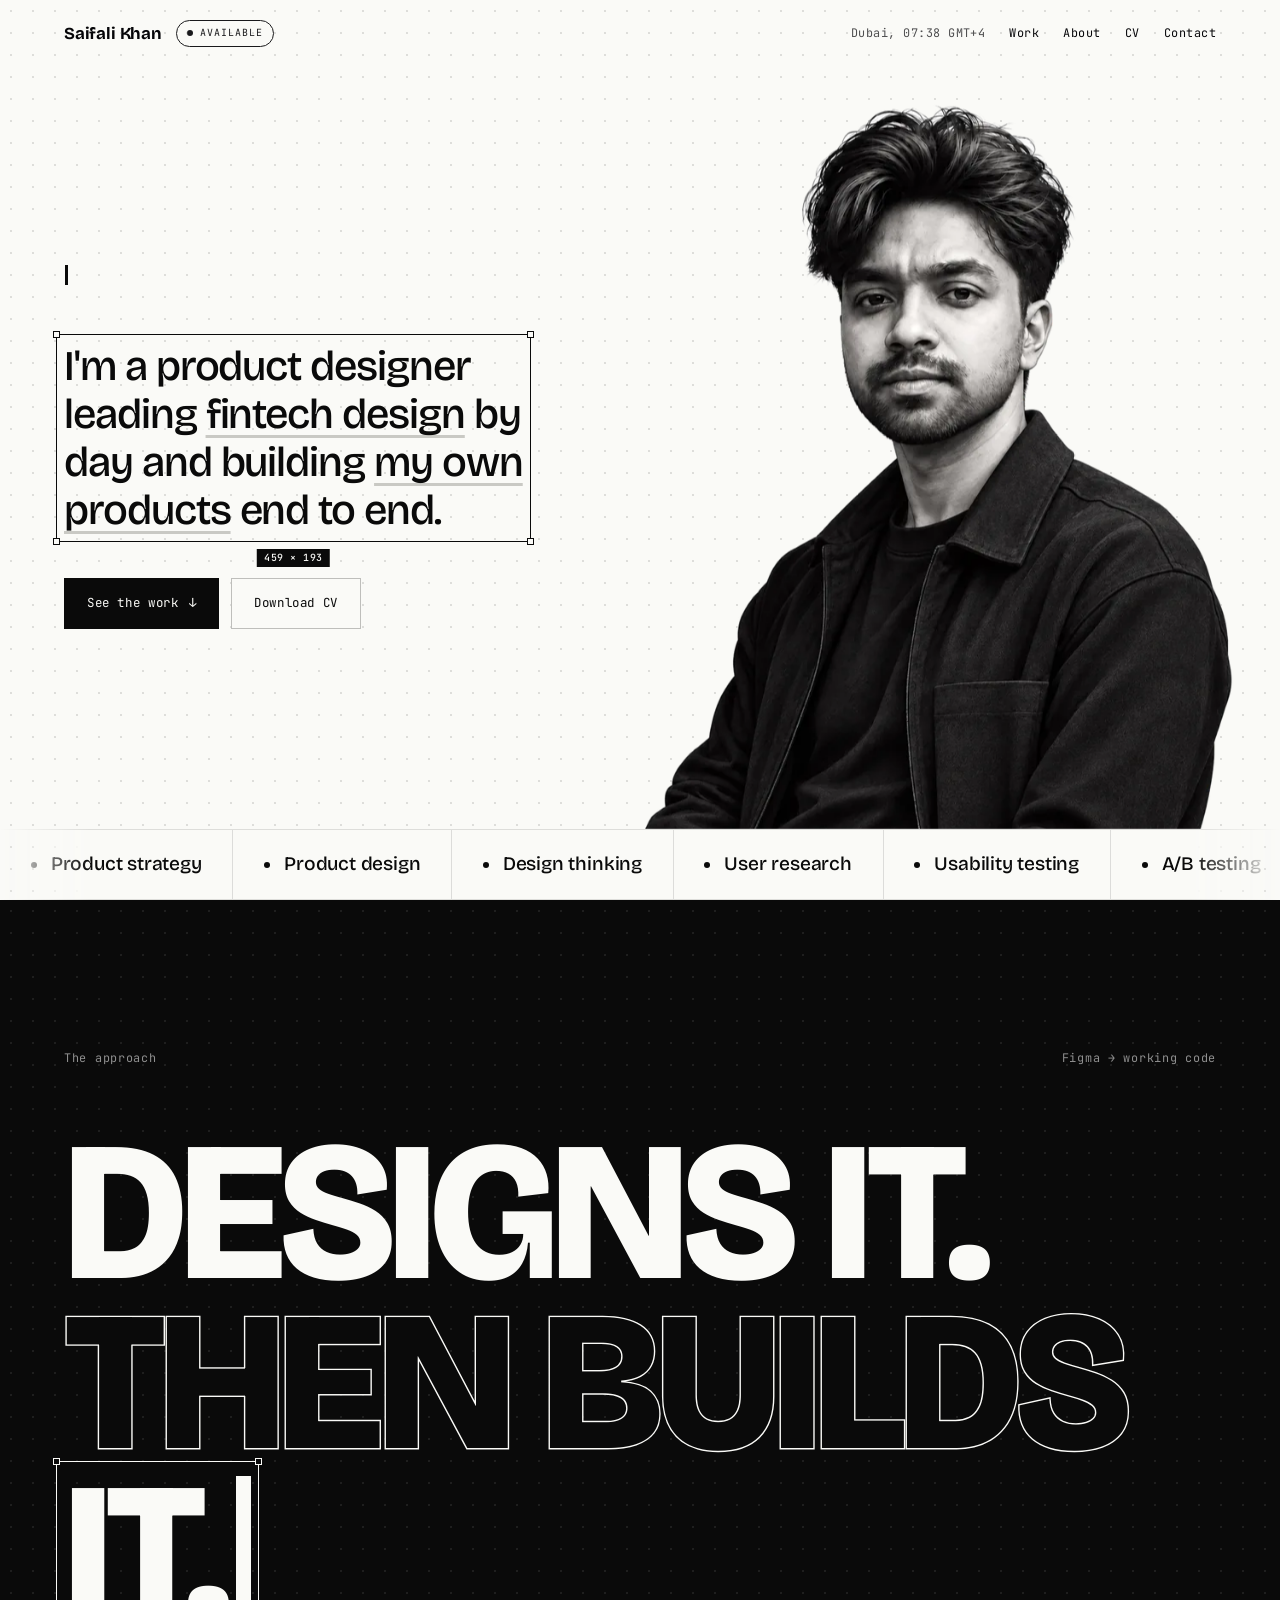
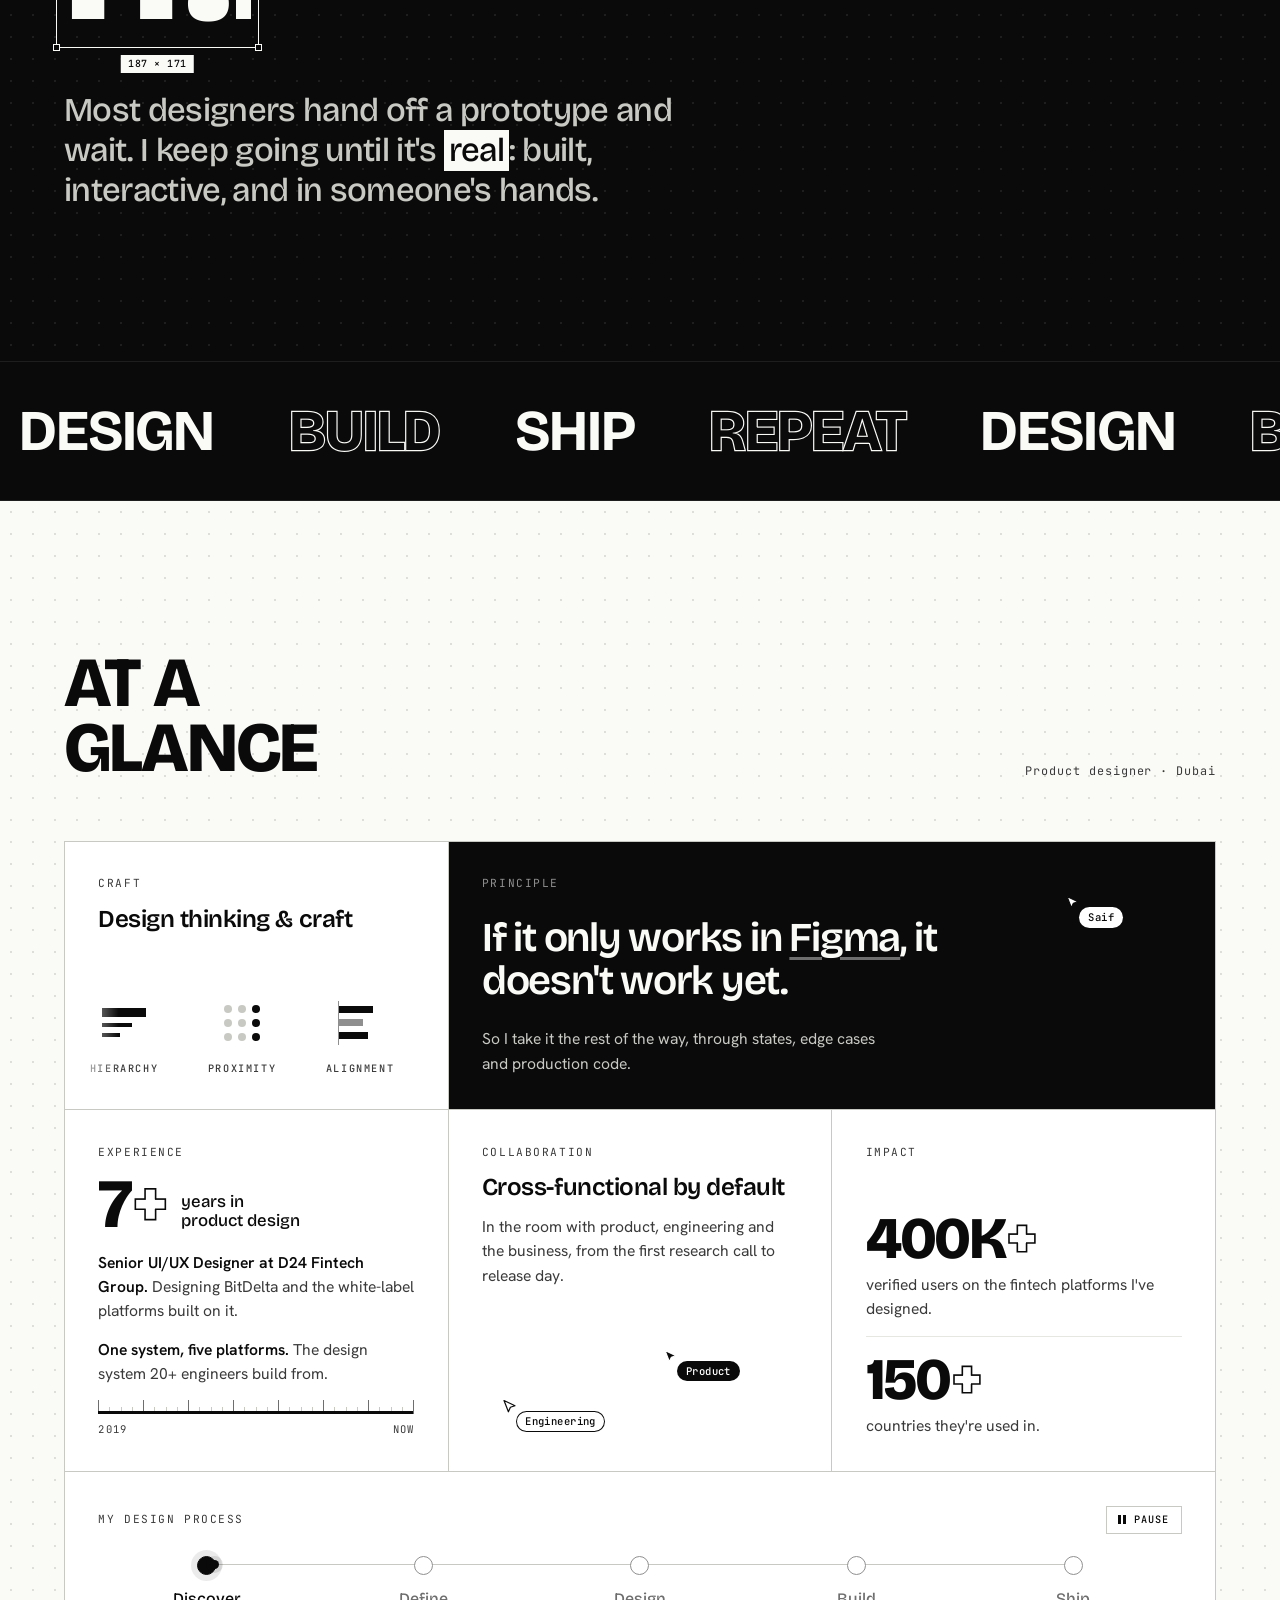
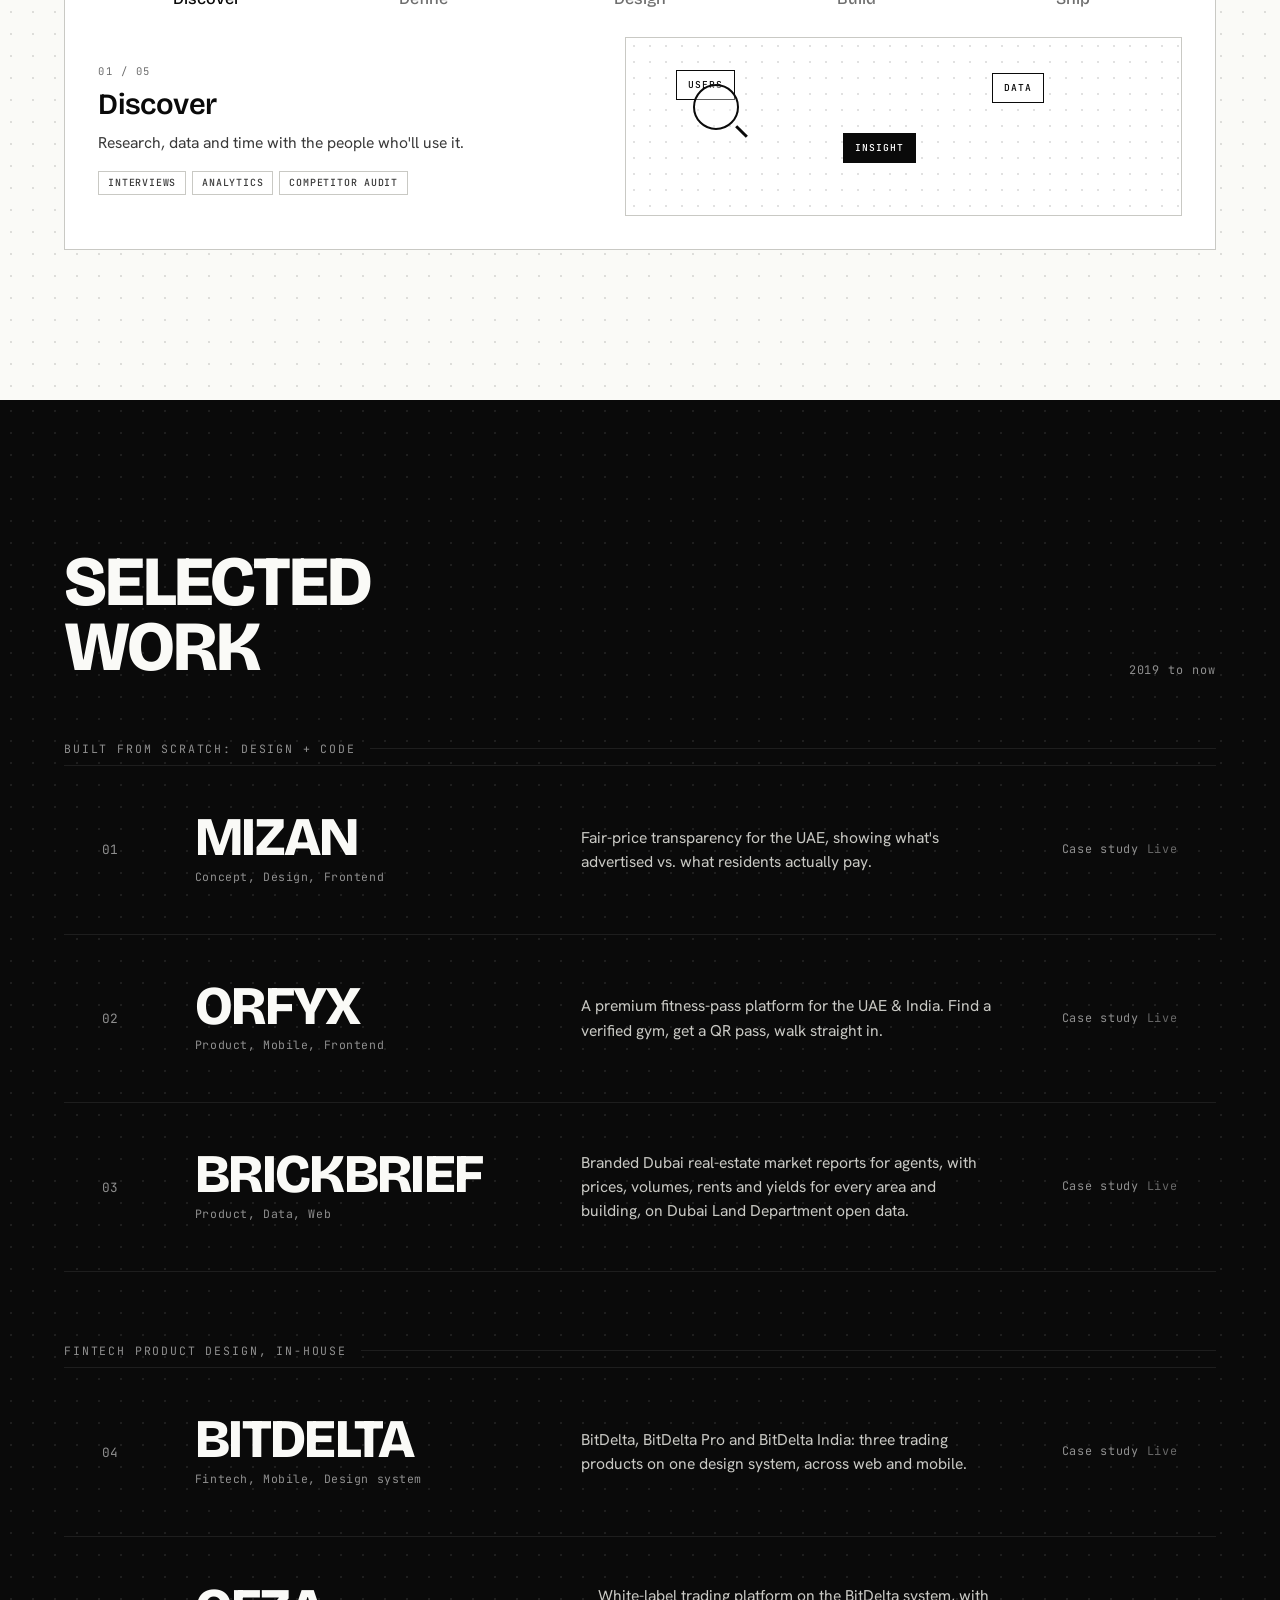
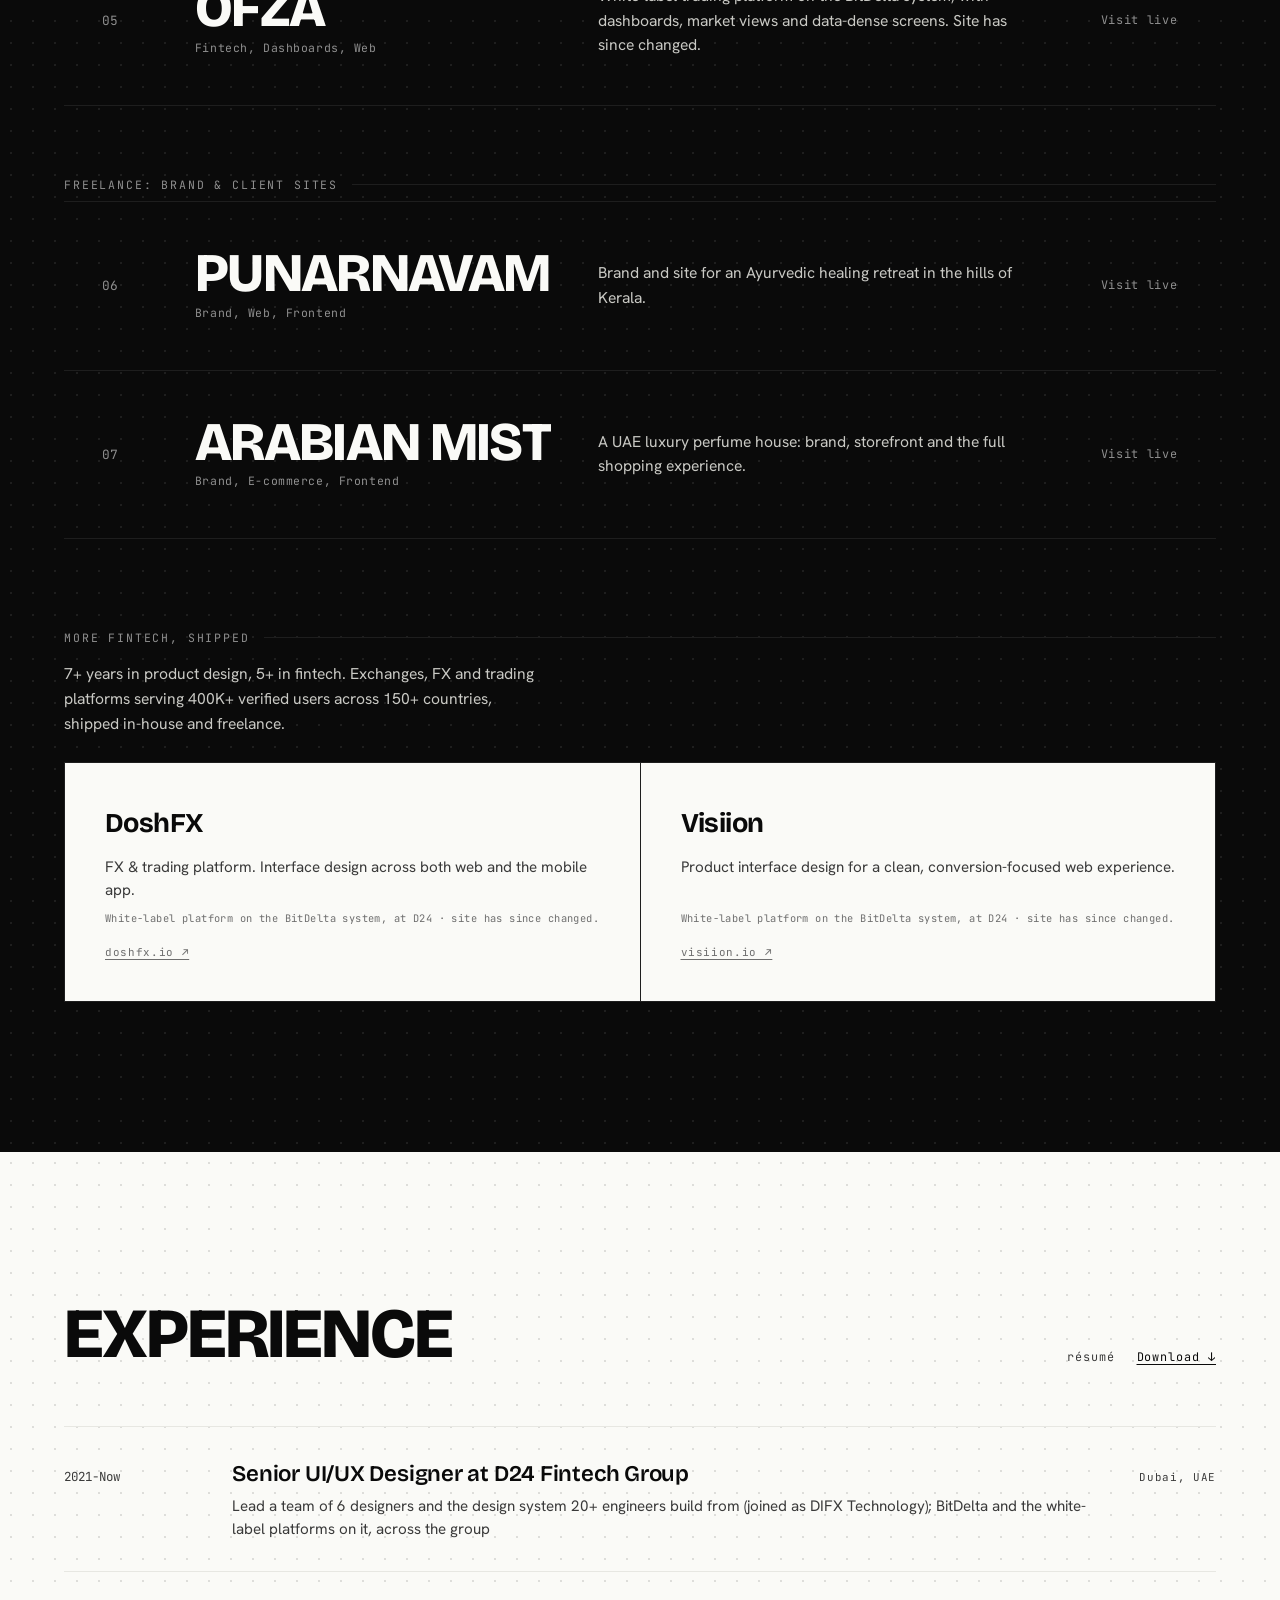
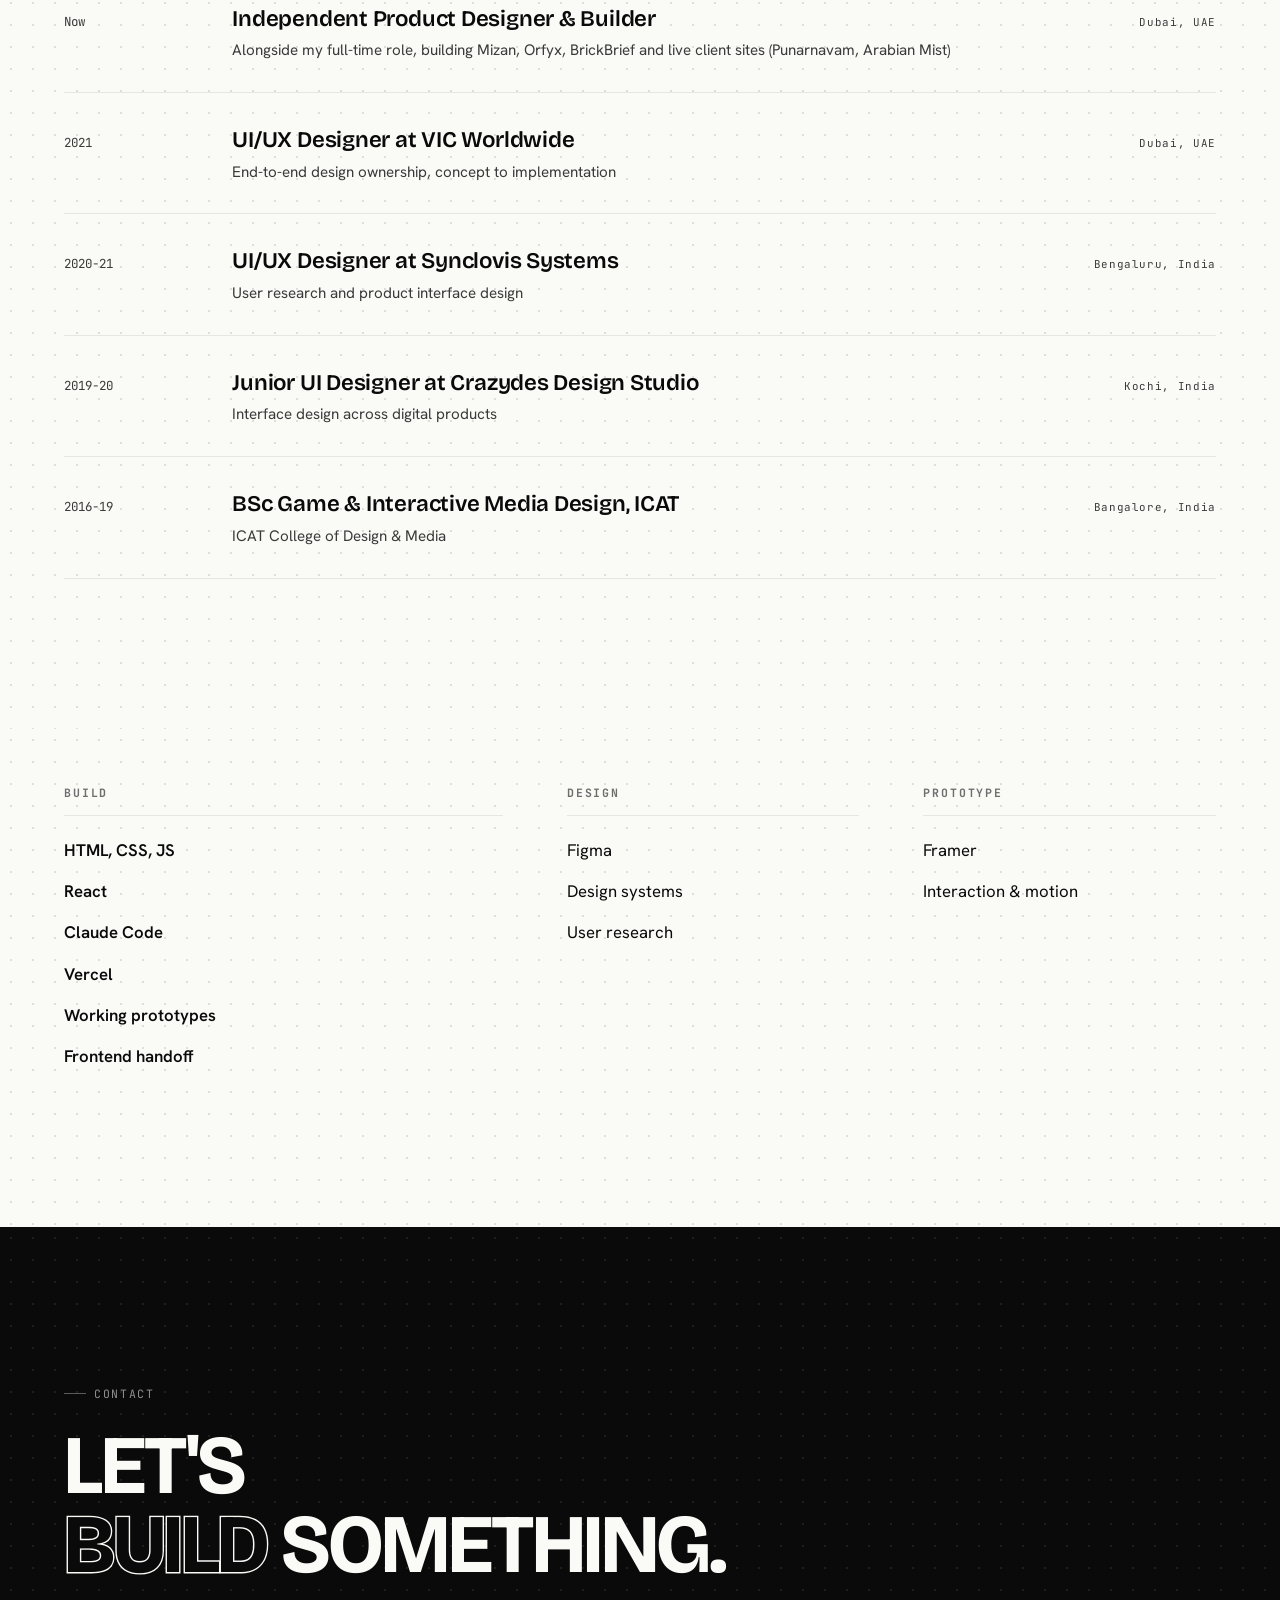
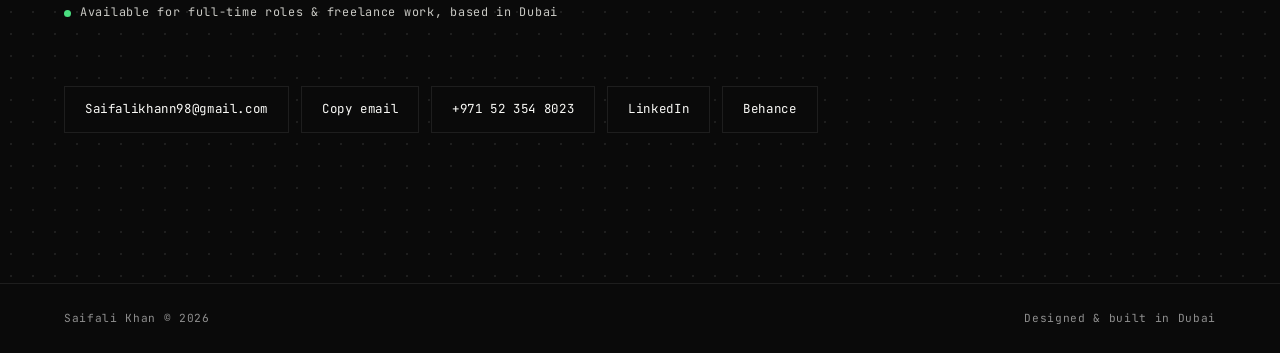
==== index.html @ 30cff076 "Rewrite copy without dashes so it reads hand-written Removes every em and en dash from visible text " ====
<!DOCTYPE html>
<html lang="en">
<head>
<meta charset="UTF-8" />
<meta name="viewport" content="width=device-width, initial-scale=1.0" />
<title>Saifali Khan | Product Designer Who Builds</title>
<meta name="description" content="Saifali Khan is a senior product designer in Dubai who designs products and then builds them. Fintech UI/UX and 0 to 1 products: Mizan, Orfyx, BrickBrief." />
<meta name="theme-color" content="#0A0A0A" />
<link rel="icon" href="data:image/svg+xml,%3Csvg xmlns='http://www.w3.org/2000/svg' viewBox='0 0 100 100'%3E%3Crect width='100' height='100' rx='22' fill='%230A0A0A'/%3E%3Ctext x='50' y='54' font-family='Arial,Helvetica,sans-serif' font-size='46' font-weight='800' fill='%23FAFAF7' text-anchor='middle' dominant-baseline='middle'%3ESK%3C/text%3E%3C/svg%3E" />
<!-- Open Graph / social sharing -->
<meta property="og:type" content="website" />
<meta property="og:url" content="https://saifalikhan.vercel.app/" />
<link rel="canonical" href="https://saifalikhan.vercel.app/" />
<meta property="og:site_name" content="Saifali Khan" />
<meta property="og:title" content="Saifali Khan | Product Designer Who Builds" />
<meta property="og:description" content="Senior product designer in Dubai who designs products and then builds them. Fintech UI/UX and 0 to 1 products: Mizan, Orfyx, BrickBrief." />
<meta property="og:image" content="https://saifalikhan.vercel.app/og.png" />
<meta property="og:image:width" content="1200" />
<meta property="og:image:height" content="630" />
<meta property="og:locale" content="en_AE" />
<meta name="twitter:card" content="summary_large_image" />
<meta name="twitter:title" content="Saifali Khan | Product Designer Who Builds" />
<meta name="twitter:description" content="Designs it. Then builds it. Fintech UI/UX and 0 to 1 products from Dubai." />
<meta name="twitter:image" content="https://saifalikhan.vercel.app/og.png" />
<link rel="preconnect" href="https://fonts.googleapis.com" />
<link rel="preconnect" href="https://fonts.gstatic.com" crossorigin />
<link href="https://fonts.googleapis.com/css2?family=Bricolage+Grotesque:opsz,wght@12..96,400;12..96,500;12..96,600;12..96,700;12..96,800&family=Hanken+Grotesk:wght@400;500;600&family=JetBrains+Mono:wght@400;500&display=swap" rel="stylesheet" />
<!-- the greeting's non-Latin scripts, subset to just the glyphs it types (a few KB) -->
<link href="https://fonts.googleapis.com/css2?family=Noto+Sans+Arabic:wght@400&amp;family=Noto+Sans+Devanagari:wght@400&amp;family=Noto+Sans+KR:wght@400&amp;family=Noto+Sans+JP:wght@400&amp;text=%D8%A7%D8%A8%D8%AD%D8%B1%D8%B3%D9%84%D9%85%E0%A4%A4%E0%A4%A8%E0%A4%AE%E0%A4%B8%E0%A5%87%E0%A5%8D%E3%81%93%E3%81%A1%E3%81%AB%E3%81%AF%E3%82%93%E4%BD%A0%E5%A5%BD%EB%85%95%EC%84%B8%EC%95%88%EC%9A%94%ED%95%98&amp;display=swap" rel="stylesheet" />
<link rel="preload" as="image" type="image/webp" imagesrcset="/img/03-saifali-khan-portrait-750.webp 750w, /img/03-saifali-khan-portrait.webp 1145w" imagesizes="(max-width:860px) 100vw, 50vw" fetchpriority="high" />
<link rel="stylesheet" href="/assets/site.css" />
<script src="/assets/site.js" defer></script>
<script defer src="/_vercel/insights/script.js"></script>
<script type="application/ld+json">
{
  "@context": "https://schema.org",
  "@type": "Person",
  "name": "Saifali Khan",
  "jobTitle": "Senior Product Designer",
  "description": "Product designer in Dubai who designs products and then builds them. Fintech UI/UX and 0 to 1 products.",
  "url": "https://saifalikhan.vercel.app/",
  "image": "https://saifalikhan.vercel.app/img/03-saifali-khan-portrait.jpg",
  "email": "mailto:Saifalikhann98@gmail.com",
  "address": { "@type": "PostalAddress", "addressLocality": "Dubai", "addressCountry": "AE" },
  "worksFor": { "@type": "Organization", "name": "D24 Fintech Group" },
  "alumniOf": { "@type": "CollegeOrUniversity", "name": "ICAT College of Design & Media" },
  "sameAs": [
    "https://www.linkedin.com/in/saifali-khan-84a3a3186/",
    "https://www.behance.net/saifalikha004b"
  ]
}
</script>
</head>
<body>

<a class="skip" href="#home">Skip to content</a>

<nav>
  <span class="nav-l">
    <a class="brand" href="#home">Saifali Khan</a>
    <span class="avail"><i></i>Available</span>
  </span>
  <div class="nav-r">
    <span class="m">Dubai, GMT+4</span>
    <a href="#work">Work</a><a href="#about">About</a><a href="/resume.pdf" download>CV</a><a href="#contact">Contact</a>
  </div>
</nav>

<!-- ============ HOME ============ -->
<main id="home">

  <!-- INTRO -->
  <header class="intro light" data-canvas data-canvas-auto=".intro-h" data-canvas-delay="2600">
    <div class="intro-grid">
      <div class="intro-text">
        <p class="intro-hello" data-layer="text"><span class="tw" data-words='["Hello", "مرحبا", "नमस्ते", "Hola", "Bonjour", "Ciao", "こんにちは", "سلام", "Olá", "你好", "Hallo", "안녕하세요", "Kumusta"]' data-langs='["en", "ar", "hi ne", "es", "fr", "it", "ja", "fa ur", "pt", "zh", "de nl", "ko", "fil tl"]' data-hold-first="2400" data-hold="1600" data-delay="2800"><span class="vh">Hello</span><span class="tw-word" aria-hidden="true">Hello</span><span class="tw-caret" aria-hidden="true"></span></span></p>
        <h1 class="intro-h" data-layer="text"><span class="ln"><span>I'm a product designer leading <span class="ul">fintech design</span> by day and building <span class="ul">my own products</span> end to end.</span></span></h1>
        <div class="hero-cta">
          <a class="btn btn-solid" href="#work" data-layer>See the work <span class="ar">↓</span></a>
          <a class="btn" href="/resume.pdf" download data-layer>Download CV</a>
        </div>
      </div>
      <figure class="intro-photo">
        <picture><source type="image/webp" srcset="/img/03-saifali-khan-portrait-750.webp 750w, /img/03-saifali-khan-portrait.webp 1145w" sizes="(max-width:860px) 100vw, 50vw"><img src="/img/03-saifali-khan-portrait.jpg" alt="Black-and-white portrait of Saifali Khan, product designer in Dubai" decoding="async" fetchpriority="high" width="1145" height="1374"></picture>
      </figure>
    </div>
    <div class="skills">
      <div class="skills-track"><div><span>Product strategy</span><span>Product design</span><span>Design thinking</span><span>User research</span><span>Usability testing</span><span>A/B testing</span><span>Design systems</span><span>Rapid prototyping</span><span>Interaction &amp; motion</span><span>Stakeholder collaboration</span><span>Figma</span><span>Framer</span><span>React</span><span>Frontend build</span><span>AI-assisted workflows</span><span>Claude Code</span></div><div aria-hidden="true"><span>Product strategy</span><span>Product design</span><span>Design thinking</span><span>User research</span><span>Usability testing</span><span>A/B testing</span><span>Design systems</span><span>Rapid prototyping</span><span>Interaction &amp; motion</span><span>Stakeholder collaboration</span><span>Figma</span><span>Framer</span><span>React</span><span>Frontend build</span><span>AI-assisted workflows</span><span>Claude Code</span></div></div>
    </div>
  </header>

  <!-- MANIFESTO (was the hero) -->
  <section class="band ink manifesto" data-canvas data-canvas-auto=".giant .tw" data-canvas-delay="1300" data-canvas-hold="6500">
    <div class="wrap">
      <div class="hero-top">
        <span data-layer="text">The approach</span>
        <span data-layer="text">Figma → working code</span>
      </div>
      <h2 class="giant reveal">
        <span class="ln" data-layer="text"><span>Designs it.</span></span>
        <span class="ln" data-layer="text"><span class="thin">Then builds<span class="solid" aria-hidden="true">Then builds</span></span></span>
        <span class="ln" data-layer="text"><span class="tw" data-words='["it.", "Mizan.", "Orfyx.", "BrickBrief."]' data-hold-first="3600" data-hold="1900"><span class="vh">it.</span><span class="tw-word" aria-hidden="true">it.</span><span class="tw-caret" aria-hidden="true"></span></span></span>
      </h2>
      <p class="manifesto-sub reveal" data-layer="text">
        Most designers hand off a prototype and wait. I keep going until it's
        <span class="hl">real</span>: built, interactive, and in someone's hands.
      </p>
    </div>
  </section>

  <!-- MARQUEE -->
  <div class="ink">
    <div class="marquee" aria-hidden="true">
      <div class="track">
        <span class="item">Design</span><span class="item out">Build</span><span class="item">Ship</span><span class="item out">Repeat</span>
        <span class="item">Design</span><span class="item out">Build</span><span class="item">Ship</span><span class="item out">Repeat</span>
      </div>
    </div>
  </div>

  <!-- AT A GLANCE -->
  <section class="band light" id="about" data-canvas>
    <div class="wrap">
      <div class="shead reveal"><h2 data-layer="text">At a<br>glance</h2><span class="cnt" style="color:var(--g-600)">Product designer · Dubai</span></div>
      <div class="bento">
        <article class="bx bx-craft reveal" data-layer>
          <span class="bx-k">Craft</span>
          <h3>Design thinking &amp; craft</h3>
          <div class="pr"><div class="pr-track"><ul><li class="pr-i"><span class="g g-hier" aria-hidden="true"><i></i><i></i><i></i></span><b>Hierarchy</b></li><li class="pr-i"><span class="g g-prox" aria-hidden="true"><i></i><i></i><i></i><i></i><i></i><i></i><i></i><i></i><i></i></span><b>Proximity</b></li><li class="pr-i"><span class="g g-align" aria-hidden="true"><i></i><i></i><i></i></span><b>Alignment</b></li><li class="pr-i"><span class="g g-con" aria-hidden="true"><i></i><i></i></span><b>Contrast</b></li><li class="pr-i"><span class="g g-rhy" aria-hidden="true"><i></i><i></i><i></i><i></i><i></i></span><b>Rhythm</b></li><li class="pr-i"><span class="g g-ws" aria-hidden="true"><i></i></span><b>Whitespace</b></li></ul><ul aria-hidden="true"><li class="pr-i"><span class="g g-hier" aria-hidden="true"><i></i><i></i><i></i></span><b>Hierarchy</b></li><li class="pr-i"><span class="g g-prox" aria-hidden="true"><i></i><i></i><i></i><i></i><i></i><i></i><i></i><i></i><i></i></span><b>Proximity</b></li><li class="pr-i"><span class="g g-align" aria-hidden="true"><i></i><i></i><i></i></span><b>Alignment</b></li><li class="pr-i"><span class="g g-con" aria-hidden="true"><i></i><i></i></span><b>Contrast</b></li><li class="pr-i"><span class="g g-rhy" aria-hidden="true"><i></i><i></i><i></i><i></i><i></i></span><b>Rhythm</b></li><li class="pr-i"><span class="g g-ws" aria-hidden="true"><i></i></span><b>Whitespace</b></li></ul></div></div>
        </article>
        <article class="bx bx-quote reveal" data-layer>
          <span class="bx-k">Principle</span>
          <blockquote>If it only works in <span class="ul">Figma</span>, it doesn't work&nbsp;yet.</blockquote>
          <p>So I take it the rest of the way, through states, edge cases and production code.</p>
          <span class="mc mc-me" aria-hidden="true"><svg viewBox="0 0 16 16" aria-hidden="true"><path d="M2 1.5l11 5.2-4.6 1.5-2 4.6z"/></svg><b>Saif</b></span>
        </article>
        <article class="bx bx-years reveal" data-layer>
          <span class="bx-k">Experience</span>
          <div class="bx-big"><span class="bx-n"><span data-since="2019-03">7</span><i>+</i></span><span class="bx-u">years in<br>product design</span></div>
          <p><b>Senior UI/UX Designer at D24 Fintech Group.</b> Designing BitDelta and the white-label platforms built on it.</p>
          <p><b>One system, five platforms.</b> The design system 20+ engineers build from.</p>
          <div class="ruler" aria-hidden="true"><i></i></div>
          <div class="ruler-l" aria-hidden="true"><span>2019</span><span>Now</span></div>
        </article>
        <article class="bx bx-collab reveal" data-layer data-cursor="You">
          <span class="bx-k">Collaboration</span>
          <h3>Cross-functional by default</h3>
          <p>In the room with product, engineering and the business, from the first research call to release day.</p>
          <span class="mc mc-a" aria-hidden="true"><svg viewBox="0 0 16 16" aria-hidden="true"><path d="M2 1.5l11 5.2-4.6 1.5-2 4.6z"/></svg><b>Product</b></span>
          <span class="mc mc-b" aria-hidden="true"><svg viewBox="0 0 16 16" aria-hidden="true"><path d="M2 1.5l11 5.2-4.6 1.5-2 4.6z"/></svg><b>Engineering</b></span>
        </article>
        <article class="bx bx-shipped reveal" data-layer>
          <span class="bx-k">Impact</span>
          <div class="bx-stat"><span class="bx-n">400K<i>+</i></span><p>verified users on the fintech platforms I've designed.</p></div>
          <div class="bx-stat"><span class="bx-n">150<i>+</i></span><p>countries they're used in.</p></div>
        </article>
        <article class="bx bx-process reveal" data-layer>
          <div class="ps-head"><span class="bx-k">My design process</span><button class="ps-play" type="button" aria-label="Pause the walkthrough"><i></i><span>Pause</span></button></div>
          <div class="steps" role="tablist" aria-label="Design process steps"><button class="st" type="button" role="tab" id="ps-t1" aria-controls="ps-p1" aria-selected="true" tabindex="0"><b>Discover</b></button><button class="st" type="button" role="tab" id="ps-t2" aria-controls="ps-p2" aria-selected="false" tabindex="-1"><b>Define</b></button><button class="st" type="button" role="tab" id="ps-t3" aria-controls="ps-p3" aria-selected="false" tabindex="-1"><b>Design</b></button><button class="st" type="button" role="tab" id="ps-t4" aria-controls="ps-p4" aria-selected="false" tabindex="-1"><b>Build</b></button><button class="st" type="button" role="tab" id="ps-t5" aria-controls="ps-p5" aria-selected="false" tabindex="-1"><b>Ship</b></button><span class="ph" aria-hidden="true"></span></div>
          <div class="sp-wrap">
            <div class="sp" role="tabpanel" id="ps-p1" aria-labelledby="ps-t1">
              <div class="sp-t"><span class="sp-n">01 / 05</span><h4>Discover</h4><p>Research, data and time with the people who'll use it.</p><ul><li>Interviews</li><li>Analytics</li><li>Competitor audit</li></ul></div>
              <div class="stage v-disc" aria-hidden="true"><i class="sn" style="--x:9%;--y:18%;--d:.1s">Users</i><i class="sn sn-in" style="--x:39%;--y:54%;--d:.3s">Insight</i><i class="sn" style="--x:66%;--y:20%;--d:.5s">Data</i><span class="lens"></span></div>
            </div>
            <div class="sp" role="tabpanel" id="ps-p2" aria-labelledby="ps-t2" hidden>
              <div class="sp-t"><span class="sp-n">02 / 05</span><h4>Define</h4><p>The problem, the scope, and the number that proves it worked.</p><ul><li>Problem statement</li><li>Scope</li><li>Success metric</li></ul></div>
              <div class="stage v-def" aria-hidden="true"><i style="--w:62%"></i><i style="--w:80%"></i><i class="pick" style="--w:46%"><span class="sel-mini"><b>Problem</b></span></i><i style="--w:70%"></i></div>
            </div>
            <div class="sp" role="tabpanel" id="ps-p3" aria-labelledby="ps-t3" hidden>
              <div class="sp-t"><span class="sp-n">03 / 05</span><h4>Design</h4><p>Flows, system and prototypes in Figma.</p><ul><li>User flows</li><li>Design system</li><li>Prototype</li></ul></div>
              <div class="stage v-des" aria-hidden="true"><div class="wf"><i class="wf-bar"></i><i class="wf-img"></i><i class="wf-l" style="--w:84%;--d:.4s"></i><i class="wf-l" style="--w:56%;--d:.5s"></i><i class="wf-btn">Check</i><span class="mc wf-cur"><svg viewBox="0 0 16 16"><path d="M2 1.5l11 5.2-4.6 1.5-2 4.6z"/></svg></span></div></div>
            </div>
            <div class="sp" role="tabpanel" id="ps-p4" aria-labelledby="ps-t4" hidden>
              <div class="sp-t"><span class="sp-n">04 / 05</span><h4>Build</h4><p>The production frontend, built in code instead of handed off.</p><ul><li>React</li><li>HTML &amp; CSS</li><li>Components</li></ul></div>
              <div class="stage v-build" aria-hidden="true"><pre class="code"><span style="--n:6;--d:0.10s">&lt;Card&gt;</span><span style="--n:21;--d:0.39s">  &lt;h3&gt;Fair price&lt;/h3&gt;</span><span style="--n:24;--d:1.10s">  &lt;Button&gt;Check&lt;/Button&gt;</span><span style="--n:7;--d:1.89s">&lt;/Card&gt;</span></pre><div class="prev"><b>Fair price</b><i>Check</i></div></div>
            </div>
            <div class="sp" role="tabpanel" id="ps-p5" aria-labelledby="ps-t5" hidden>
              <div class="sp-t"><span class="sp-n">05 / 05</span><h4>Ship</h4><p>Launch, measure, and straight into the next iteration.</p><ul><li>Launch</li><li>Measure</li><li>Iterate</li></ul></div>
              <div class="stage v-ship" aria-hidden="true"><div class="dep"><span class="dep-a">Deploying…</span><span class="dep-b">Live</span></div><div class="bar"><i></i></div><svg class="spark" viewBox="0 0 200 44"><path pathLength="100" d="M0 40 L28 36 L52 38 L78 27 L102 30 L128 18 L152 20 L178 8 L200 3"/></svg></div>
            </div>
          </div>
        </article>
      </div>
    </div>
  </section>

  <!-- WORK -->
  <section class="band ink" id="work" data-canvas>
    <div class="wrap">
      <div class="shead reveal">
        <h2 data-layer="text">Selected<br>work</h2>
        <span class="cnt">2019 to now</span>
      </div>

      <p class="grouplbl reveal" data-layer="text">Built from scratch: design + code</p>
      <div class="work-list">
        <div class="wrow reveal" data-peek="/img/09-mizan-services-checker-advertised-vs-paid-750.webp">
          <span class="fill"></span>
          <a class="rowlink" href="/work/mizan" aria-label="Mizan case study"></a>
          <span class="inner">
            <span class="num">01</span>
            <span><h3>Mizan</h3><span class="meta">Concept, Design, Frontend</span></span>
            <span class="blurb">Fair-price transparency for the UAE, showing what's advertised vs. what residents actually pay.</span>
            <span class="go">Case study <a class="golive" href="https://www.mizan-price.com/" target="_blank" rel="noopener">Live</a></span>
            <span class="wthumb"><picture><source type="image/webp" srcset="/img/09-mizan-services-checker-advertised-vs-paid-750.webp"><img src="/img/09-mizan-services-checker-advertised-vs-paid.jpg" alt="" loading="lazy" decoding="async" width="1500" height="772"></picture></span>
          </span>
        </div>
        <div class="wrow reveal" data-peek="/img/05-orfyx-home-find-a-verified-gym-request-a-pas-750.webp">
          <span class="fill"></span>
          <a class="rowlink" href="/work/orfyx" aria-label="Orfyx case study"></a>
          <span class="inner">
            <span class="num">02</span>
            <span><h3>Orfyx</h3><span class="meta">Product, Mobile, Frontend</span></span>
            <span class="blurb">A premium fitness-pass platform for the UAE & India. Find a verified gym, get a QR pass, walk straight in.</span>
            <span class="go">Case study <a class="golive" href="https://www.orfyx.com/" target="_blank" rel="noopener">Live</a></span>
            <span class="wthumb"><picture><source type="image/webp" srcset="/img/05-orfyx-home-find-a-verified-gym-request-a-pas-750.webp"><img src="/img/05-orfyx-home-find-a-verified-gym-request-a-pas.jpg" alt="" loading="lazy" decoding="async" width="1500" height="772"></picture></span>
          </span>
        </div>
        <div class="wrow reveal" data-peek="/img/13-brickbrief-landing-send-the-report-750.webp">
          <span class="fill"></span>
          <a class="rowlink" href="/work/brickbrief" aria-label="BrickBrief case study"></a>
          <span class="inner">
            <span class="num">03</span>
            <span><h3>BrickBrief</h3><span class="meta">Product, Data, Web</span></span>
            <span class="blurb">Branded Dubai real-estate market reports for agents, with prices, volumes, rents and yields for every area and building, on Dubai Land Department open data.</span>
            <span class="go">Case study <a class="golive" href="https://brickbrief.net" target="_blank" rel="noopener">Live</a></span>
            <span class="wthumb"><picture><source type="image/webp" srcset="/img/13-brickbrief-landing-send-the-report-750.webp"><img src="/img/13-brickbrief-landing-send-the-report.jpg" alt="" loading="lazy" decoding="async" width="1500" height="772"></picture></span>
          </span>
        </div>
      </div>

      <p class="grouplbl reveal" data-layer="text" style="margin-top:clamp(44px,6vw,70px)">Fintech product design, in-house</p>
      <div class="work-list">
        <!-- TODO(saif): per-product years if you want them shown -->
        <div class="wrow reveal" data-peek="/img/16-bitdelta-web-home-750.webp">
          <span class="fill"></span>
          <a class="rowlink" href="/work/bitdelta" aria-label="BitDelta case study"></a>
          <span class="inner">
            <span class="num">04</span>
            <span><h3>BitDelta</h3><span class="meta">Fintech, Mobile, Design system</span></span>
            <span class="blurb">BitDelta, BitDelta Pro and BitDelta India: three trading products on one design system, across web and mobile.</span>
            <span class="go">Case study <a class="golive" href="https://bitdelta.com/en" target="_blank" rel="noopener">Live</a></span>
            <span class="wthumb"><picture><source type="image/webp" srcset="/img/16-bitdelta-web-home-750.webp"><img src="/img/16-bitdelta-web-home.jpg" alt="" loading="lazy" decoding="async" width="1500" height="740"></picture></span>
          </span>
        </div>
        <a class="wrow reveal" href="https://ofza.com/en" target="_blank" rel="noopener">
          <span class="fill"></span>
          <span class="inner">
            <span class="num">05</span>
            <span><h3>OFZA</h3><span class="meta">Fintech, Dashboards, Web</span></span>
            <span class="blurb">White-label trading platform on the BitDelta system, with dashboards, market views and data-dense screens. Site has since changed.</span>
            <span class="go">Visit live</span>
          </span>
        </a>
      </div>

      <p class="grouplbl reveal" data-layer="text" style="margin-top:clamp(44px,6vw,70px)">Freelance: brand &amp; client sites</p>
      <div class="work-list">
        <a class="wrow reveal" href="https://www.punarnavamayur.com/" target="_blank" rel="noopener">
          <span class="fill"></span>
          <span class="inner">
            <span class="num">06</span>
            <span><h3>Punarnavam</h3><span class="meta">Brand, Web, Frontend</span></span>
            <span class="blurb">Brand and site for an Ayurvedic healing retreat in the hills of Kerala.</span>
            <span class="go">Visit live</span>
          </span>
        </a>
        <a class="wrow reveal" href="https://www.arabianmistperfumes.com/" target="_blank" rel="noopener">
          <span class="fill"></span>
          <span class="inner">
            <span class="num">07</span>
            <span><h3>Arabian Mist</h3><span class="meta">Brand, E-commerce, Frontend</span></span>
            <span class="blurb">A UAE luxury perfume house: brand, storefront and the full shopping experience.</span>
            <span class="go">Visit live</span>
          </span>
        </a>
      </div>

      <p class="grouplbl reveal" data-layer="text" style="margin-top:clamp(56px,8vw,90px)">More fintech, shipped</p>
      <!-- fintech counts from Oct 2021: D24 began Nov 2021, rounded up a month on purpose -->
      <p class="reveal" data-layer="text" style="font-size:.98rem;line-height:1.6;color:var(--g-200);max-width:54ch;margin:14px 0 26px"><span data-since="2019-03">7</span>+ years in product design, <span data-since="2021-10">5</span>+ in fintech. Exchanges, FX and trading platforms serving 400K+ verified users across 150+ countries, shipped in-house and freelance.</p>
      <div class="pgrid">
        <div class="pcard reveal" data-layer>
          <span class="pt"><h4>DoshFX</h4></span>
          <p>FX & trading platform. Interface design across both web and the mobile app.</p>
          <span class="note">White-label platform on the BitDelta system, at D24 · site has since changed.</span>
          <a class="u" href="https://doshfx.io/" target="_blank" rel="noopener">doshfx.io ↗</a>
        </div>
        <div class="pcard reveal" data-layer>
          <span class="pt"><h4>Visiion</h4></span>
          <p>Product interface design for a clean, conversion-focused web experience.</p>
          <span class="note">White-label platform on the BitDelta system, at D24 · site has since changed.</span>
          <a class="u" href="https://visiion.io/en" target="_blank" rel="noopener">visiion.io ↗</a>
        </div>
      </div>
    </div>
  </section>

  <!-- EXPERIENCE -->
  <section class="band light" id="experience" data-canvas>
    <div class="wrap">
      <div class="shead reveal"><h2 data-layer="text">Experience</h2><span class="cnt" style="color:var(--g-600)">résumé
        <a class="rdl" href="/resume.pdf" download>Download ↓</a></span></div>
      <div class="work-x">
        <div class="xrow reveal" style="border-color:var(--g-100)" data-layer>
          <span class="yr" style="color:var(--g-600)">2021-Now</span>
          <div><h3>Senior UI/UX Designer at D24 Fintech Group</h3>
            <div class="co" style="color:var(--g-600)">Lead a team of 6 designers and the design system 20+ engineers build from (joined as DIFX Technology); BitDelta and the white-label platforms on it, across the group</div></div>
          <span class="loc" style="color:var(--g-600)">Dubai, UAE</span>
        </div>
        <div class="xrow reveal" style="border-color:var(--g-100)" data-layer>
          <span class="yr" style="color:var(--g-600)">Now</span>
          <div><h3>Independent Product Designer & Builder</h3>
            <div class="co" style="color:var(--g-600)">Alongside my full-time role, building Mizan, Orfyx, BrickBrief and live client sites (Punarnavam, Arabian Mist)</div></div>
          <span class="loc" style="color:var(--g-600)">Dubai, UAE</span>
        </div>
        <div class="xrow reveal" style="border-color:var(--g-100)" data-layer>
          <span class="yr" style="color:var(--g-600)">2021</span>
          <div><h3>UI/UX Designer at VIC Worldwide</h3>
            <div class="co" style="color:var(--g-600)">End-to-end design ownership, concept to implementation</div></div>
          <span class="loc" style="color:var(--g-600)">Dubai, UAE</span>
        </div>
        <div class="xrow reveal" style="border-color:var(--g-100)" data-layer>
          <span class="yr" style="color:var(--g-600)">2020-21</span>
          <div><h3>UI/UX Designer at Synclovis Systems</h3>
            <div class="co" style="color:var(--g-600)">User research and product interface design</div></div>
          <span class="loc" style="color:var(--g-600)">Bengaluru, India</span>
        </div>
        <div class="xrow reveal" style="border-color:var(--g-100)" data-layer>
          <span class="yr" style="color:var(--g-600)">2019-20</span>
          <div><h3>Junior UI Designer at Crazydes Design Studio</h3>
            <div class="co" style="color:var(--g-600)">Interface design across digital products</div></div>
          <span class="loc" style="color:var(--g-600)">Kochi, India</span>
        </div>
        <div class="xrow reveal" style="border-color:var(--g-100)" data-layer>
          <span class="yr" style="color:var(--g-600)">2016-19</span>
          <div><h3>BSc Game &amp; Interactive Media Design, ICAT</h3>
            <div class="co" style="color:var(--g-600)">ICAT College of Design &amp; Media</div></div>
          <span class="loc" style="color:var(--g-600)">Bangalore, India</span>
        </div>
      </div>
    </div>
  </section>

  <!-- TOOLS -->
  <section class="band light" id="tools" style="padding-top:0" data-canvas>
    <div class="wrap">
      <span class="label reveal" data-layer="text">How I work</span>
      <div class="tools" style="margin-top:30px">
        <div class="tcol tcol-lead reveal" data-layer><h3>Build</h3><ul>
          <li>HTML, CSS, JS</li>
          <li>React</li>
          <li>Claude Code</li>
          <li>Vercel</li>
          <li>Working prototypes</li>
          <li>Frontend handoff</li></ul></div>
        <div class="tcol reveal" data-layer><h3>Design</h3><ul>
          <li>Figma</li><li>Design systems</li><li>User research</li></ul></div>
        <div class="tcol reveal" data-layer><h3>Prototype</h3><ul>
          <li>Framer</li><li>Interaction &amp; motion</li></ul></div>
      </div>
    </div>
  </section>

  <!-- CONTACT -->
  <section class="band ink" id="contact" data-canvas>
    <div class="wrap">
      <span class="label reveal" data-layer="text">Contact</span>
      <div class="reveal">
        <a class="cmail" href="mailto:Saifalikhann98@gmail.com" data-layer="text">Let's<br><span class="out">build</span> something.</a>
      </div>
      <p class="cavail reveal" data-layer="text"><i></i>Available for full-time roles &amp; freelance work, based in Dubai</p>
      <div class="clinks">
        <a class="clink" data-layer href="mailto:Saifalikhann98@gmail.com">Saifalikhann98@gmail.com</a>
        <button class="clink ccopy" data-layer type="button" data-copy="Saifalikhann98@gmail.com" aria-live="polite">Copy email</button>
        <a class="clink" data-layer href="tel:+971523548023">+971 52 354 8023</a>
        <a class="clink" data-layer href="https://www.linkedin.com/in/saifali-khan-84a3a3186/" target="_blank" rel="noopener">LinkedIn</a>
        <a class="clink" data-layer href="https://www.behance.net/saifalikha004b" target="_blank" rel="noopener">Behance</a>
      </div>
    </div>
  </section>

  <footer>
    <span>Saifali Khan © <span id="yr"></span></span>
    <span>Designed & built in Dubai</span>
  </footer>
</main>
</body>
</html>
---- assets/site.css ----
:root{
  --black:#0A0A0A;
  --ink:#141414;
  --g-800:#1E1E1E;
  --g-600:#3A3A3A;
  --g-400:#6E6E6E;
  --g-300:#8F8F8F;
  --g-200:#C9C9C4;
  --g-100:#E7E7E2;
  --white:#FAFAF7;
  --paper:#FFFFFF;

  --display:'Bricolage Grotesque', sans-serif;
  --body:'Hanken Grotesk', system-ui, sans-serif;
  --mono:'JetBrains Mono', ui-monospace, monospace;

  --maxw:1280px;
  --pad:clamp(20px,5vw,72px);
}
*{box-sizing:border-box;margin:0;padding:0}
html{scroll-behavior:smooth;background:var(--black)}
body{
  background:var(--black);color:var(--white);
  font-family:var(--body);line-height:1.5;
  -webkit-font-smoothing:antialiased;text-rendering:optimizeLegibility;
  overflow-x:hidden;
}
a{color:inherit;text-decoration:none}
::selection{background:var(--white);color:var(--black)}
img{max-width:100%;height:auto;display:block}
picture{display:contents}

/* ---- shared ---- */
.wrap{max-width:var(--maxw);margin:0 auto;padding:0 var(--pad)}
.band{padding:clamp(80px,12vw,150px) 0;position:relative}
.ink{background:var(--black);color:var(--white)}
.light{background:var(--white);color:var(--black)}
.label{font-family:var(--mono);font-size:.72rem;letter-spacing:.14em;text-transform:uppercase;
  color:var(--g-400);display:inline-flex;gap:.7em;align-items:center}
.light .label{color:var(--g-600)}
.label::before{content:"";width:22px;height:1px;background:currentColor;display:inline-block;opacity:.6}

/* ---- nav ---- */
nav{position:fixed;inset:0 0 auto 0;z-index:80;display:flex;align-items:center;
  justify-content:space-between;padding:20px max(var(--pad),calc((100% - var(--maxw)) / 2 + var(--pad)));
  mix-blend-mode:difference;color:#fff;pointer-events:none}
nav a,nav span{pointer-events:auto}
/* once the page scrolls: a frosted bar in the colours of the section under it (site.js).
   At the very top the nav stays bare and inverts over whatever is behind it. */
nav::before{content:"";position:absolute;inset:0;z-index:-1;pointer-events:none;opacity:0;transition:opacity .3s ease;
  background:rgba(250,250,247,.84);box-shadow:0 1px 0 var(--g-100);
  -webkit-backdrop-filter:saturate(1.4) blur(14px);backdrop-filter:saturate(1.4) blur(14px)}
nav.scrolled{mix-blend-mode:normal;color:var(--black)}
nav.scrolled::before{opacity:1}
nav.scrolled.on-ink{color:var(--white)}
nav.on-ink::before{background:rgba(10,10,10,.8);box-shadow:0 1px 0 var(--g-800)}
.brand{font-family:var(--display);font-weight:700;font-size:1.05rem;letter-spacing:-.01em;
  display:flex;align-items:center;gap:.4em}
.brand sup{font-family:var(--mono);font-size:.5em;font-weight:400;top:-.8em}
.nav-l{display:flex;align-items:center;gap:14px}
.avail{display:inline-flex;align-items:center;gap:7px;font-family:var(--mono);font-size:.62rem;
  letter-spacing:.1em;text-transform:uppercase;border:1px solid currentColor;border-radius:999px;
  padding:5px 10px;opacity:.92}
.avail i{width:6px;height:6px;border-radius:50%;background:currentColor}
.cavail{display:flex;align-items:center;gap:9px;font-family:var(--mono);font-size:.74rem;
  letter-spacing:.06em;color:var(--g-200);margin:20px 0 4px}
.cavail i{width:7px;height:7px;border-radius:50%;background:#4ADE80}
.nav-r{display:flex;align-items:center;gap:24px;font-family:var(--mono);font-size:.74rem;letter-spacing:.04em}
.nav-r a{transition:opacity .2s}.nav-r a:hover{opacity:.6}
.nav-r a[aria-current]{text-decoration:underline;text-decoration-thickness:1px;text-underline-offset:5px}
@media(max-width:900px){.chap{display:none}}
@media(max-width:480px){.avail{display:none}.nav-r{gap:20px}}
.nav-r .m{opacity:.7}
@media(max-width:640px){.nav-r .m{display:none}}

/* ---- HERO ---- */
.hero{min-height:100svh;display:flex;flex-direction:column;justify-content:center;
  padding-top:120px;padding-bottom:0;overflow:hidden}
.hero-top{display:flex;justify-content:space-between;flex-wrap:wrap;gap:16px;
  font-family:var(--mono);font-size:.74rem;letter-spacing:.06em;color:var(--g-400);
  margin-bottom:clamp(30px,6vw,60px)}
.hero-top b{color:var(--white);font-weight:500}
.giant{font-family:var(--display);font-weight:800;line-height:.86;letter-spacing:-.035em;
  font-size:clamp(3.2rem,15.5vw,13rem);text-transform:uppercase}
.giant .ln{display:block;overflow:hidden}
.giant .ln>span{display:block;transform:translateY(105%);
  animation:rise .9s cubic-bezier(.16,1,.3,1) both}
.giant .ln:nth-child(2)>span{animation-delay:.08s}
.giant .ln:nth-child(3)>span{animation-delay:.16s}
.giant.reveal{opacity:1;transform:none}
.giant.reveal:not(.in) .ln>span{animation-play-state:paused}
/* Outlined type. Bricolage is a variable font, so its glyphs are overlapping
   contours and a plain stroke draws every seam. Instead: double the stroke,
   paint it first, then fill in the background colour on top. */
.giant .thin{-webkit-text-stroke:2.8px var(--white);color:var(--black);paint-order:stroke fill;position:relative}
/* solid copy of the outlined line, revealed under the pointer — "then builds" */
.giant .solid{position:absolute;inset:0;color:var(--white);pointer-events:none;
  -webkit-mask-image:radial-gradient(circle var(--r,0px) at var(--mx,0px) var(--my,0px),#000 62%,transparent 100%);
  mask-image:radial-gradient(circle var(--r,0px) at var(--mx,0px) var(--my,0px),#000 62%,transparent 100%)}
@keyframes rise{to{transform:translateY(0)}}
.hero-foot{display:flex;justify-content:space-between;align-items:flex-end;flex-wrap:wrap;
  gap:24px;margin-top:clamp(34px,6vw,58px)}
.hero-sub{max-width:42ch;font-size:clamp(1rem,1.5vw,1.18rem);line-height:1.55;color:var(--g-200)}
.hero-sub b{color:var(--white);font-weight:600}

/* ---- marquee ---- */
.marquee{overflow:hidden;white-space:nowrap;border-top:1px solid;border-bottom:1px solid;
  padding:clamp(14px,2.4vw,26px) 0;display:flex}
.ink .marquee{border-color:var(--g-800)}
.light .marquee{border-color:var(--g-100)}
.marquee .track{display:inline-flex;align-items:center;gap:0;
  animation:scroll 26s linear infinite;will-change:transform}
.marquee:hover .track{animation-play-state:paused}
.marquee .item{font-family:var(--display);font-weight:700;
  font-size:clamp(1.6rem,4.6vw,3.6rem);letter-spacing:-.02em;padding:0 .65em;
  text-transform:uppercase;display:inline-flex;align-items:center;gap:.5em}
.marquee .item.out{-webkit-text-stroke:2.4px var(--black);color:var(--white);paint-order:stroke fill}
.ink .marquee .item.out{-webkit-text-stroke-color:var(--white);color:var(--black)}
@keyframes scroll{to{transform:translateX(-50%)}}

/* ---- approach: the line under "Designs it. Then builds it." ---- */
.manifesto-sub{margin-top:clamp(28px,4vw,52px);max-width:30ch;font-family:var(--display);font-weight:500;
  font-size:clamp(1.3rem,2.6vw,2.2rem);line-height:1.2;letter-spacing:-.02em;color:var(--g-200)}
.manifesto-sub .hl{background:var(--white);color:var(--black);padding:0 .14em .04em;
  -webkit-box-decoration-break:clone;box-decoration-break:clone}

/* ---- section head ---- */
.shead{display:flex;justify-content:space-between;align-items:flex-end;gap:24px;
  flex-wrap:wrap;margin-bottom:clamp(34px,5vw,60px)}
.shead h2{font-family:var(--display);font-weight:800;text-transform:uppercase;
  font-size:clamp(2rem,6vw,4.4rem);letter-spacing:-.03em;line-height:.92}
.rdl{margin-left:14px;text-decoration:underline;text-underline-offset:3px;color:var(--black)}
.rdl:hover{opacity:.6}
.shead .cnt{font-family:var(--mono);font-size:.74rem;letter-spacing:.08em;color:var(--g-400)}

.grouplbl{font-family:var(--mono);font-size:.72rem;letter-spacing:.16em;text-transform:uppercase;
  color:var(--g-400);display:flex;align-items:center;gap:14px;margin-bottom:8px}
.grouplbl::after{content:"";flex:1;height:1px;background:var(--g-800)}

/* ---- work rows (invert on hover = signature) ---- */
.wrow{position:relative;display:block;border-top:1px solid var(--g-800);
  padding:clamp(26px,4vw,46px) clamp(14px,3vw,40px);
  transition:color .35s ease;overflow:hidden;color:var(--white)}
.work-list .wrow:last-child{border-bottom:1px solid var(--g-800)}
.wrow .fill{position:absolute;inset:0;background:var(--white);transform:translateY(101%);
  transition:transform .45s cubic-bezier(.16,1,.3,1);z-index:0}
.wrow:hover{color:var(--black)}
.wrow:hover .fill{transform:translateY(0)}
.wrow:focus-visible{color:var(--black)}
.wrow:focus-visible .fill{transform:translateY(0)}
.wrow .rowlink{position:absolute;inset:0;z-index:2}
.wrow:focus-within{color:var(--black)}
.wrow:focus-within .fill{transform:translateY(0)}
/* no z-index here: it would trap the Live link under the full-row case-study link */
.wrow .inner{position:relative;display:grid;
  grid-template-columns:54px 1.1fr 1.4fr auto;gap:clamp(14px,3vw,40px);align-items:center}
@media(max-width:820px){.wrow .inner{grid-template-columns:1fr;gap:10px}}
.wrow .num{font-family:var(--mono);font-size:.8rem;color:var(--g-400)}
.wrow:hover .num{color:var(--g-600)}
.wrow h3{font-family:var(--display);font-weight:800;text-transform:uppercase;
  font-size:clamp(1.9rem,5vw,3.4rem);letter-spacing:-.03em;line-height:.95}
.wrow .meta{font-family:var(--mono);font-size:.72rem;letter-spacing:.05em;color:var(--g-400);margin-top:10px}
.wrow:hover .meta{color:var(--g-600)}
.wrow .blurb{font-size:.98rem;line-height:1.55;color:var(--g-200);max-width:46ch}
.wrow:hover .blurb{color:var(--g-600)}
.wrow .go{font-family:var(--mono);font-size:.74rem;letter-spacing:.06em;color:var(--g-400);
  display:inline-flex;align-items:center;gap:8px;white-space:nowrap}
.wrow .go .ar{transition:transform .3s ease}
.wrow .go .golive{position:relative;z-index:3;color:inherit;opacity:.7;margin-left:.4em;transition:opacity .2s;white-space:nowrap}
.wrow .go .golive:hover{opacity:1;text-decoration:underline}
.wrow:hover .go{color:var(--black)}
.wrow:hover .go .ar{transform:translate(5px,-5px)}
@media(max-width:820px){.wrow .go{margin-top:10px}}

/* ---- shipped product grid ---- */
.pgrid{display:grid;grid-template-columns:repeat(2,1fr);gap:1px;
  background:var(--g-800);border:1px solid var(--g-800)}
@media(max-width:680px){.pgrid{grid-template-columns:1fr}}
.pcard{padding:clamp(24px,3.5vw,40px);background:var(--white);color:var(--black);
  transition:background .3s,color .3s;display:flex;flex-direction:column;min-height:200px}
.pcard:hover{background:var(--black);color:var(--white)}
.pcard .pt{display:flex;justify-content:space-between;align-items:flex-start}
.pcard h4{font-family:var(--display);font-weight:700;font-size:1.7rem;letter-spacing:-.02em}
.pcard .ar{font-family:var(--mono);transition:transform .25s}
.pcard:hover .ar{transform:translate(4px,-4px)}
.pcard p{margin-top:12px;font-size:.95rem;line-height:1.55;color:var(--g-600);flex:1}
.pcard .u{margin-top:18px;font-family:var(--mono);font-size:.68rem;letter-spacing:.06em;color:var(--g-400)}
.pcard a.u{text-decoration:underline;text-underline-offset:3px;width:fit-content}
.pcard a.u:hover{color:currentColor}
.pcard:hover p{color:var(--g-200)}
.pcard .note{margin-top:8px;font-family:var(--mono);font-size:.65rem;letter-spacing:.04em;color:var(--g-400)}

/* ---- experience ---- */
.xrow{display:grid;grid-template-columns:130px 1fr auto;gap:clamp(14px,3vw,40px);
  align-items:baseline;padding:clamp(20px,3vw,30px) 0;border-top:1px solid var(--g-800)}
.work-x .xrow:last-child{border-bottom:1px solid var(--g-800)}
@media(max-width:680px){.xrow{grid-template-columns:1fr;gap:5px}}
.xrow .yr{font-family:var(--mono);font-size:.78rem;color:var(--g-200)}
.xrow h3{font-family:var(--display);font-weight:600;font-size:1.4rem;letter-spacing:-.01em}
.xrow .co{color:var(--g-400);font-size:.95rem;margin-top:4px}
.xrow .loc{font-family:var(--mono);font-size:.68rem;letter-spacing:.06em;color:var(--g-400);text-align:right}
@media(max-width:680px){.xrow .loc{text-align:left;margin-top:4px}}

/* ---- tools ---- */
.tools{display:grid;grid-template-columns:1.5fr 1fr 1fr;gap:clamp(28px,5vw,64px)}
.tcol-lead li{font-size:1.22rem;font-weight:600}
.tcol-lead h3{color:var(--black)}
@media(max-width:760px){.tools{grid-template-columns:1fr;gap:36px}}
.tcol h3{font-family:var(--mono);font-size:.72rem;letter-spacing:.16em;text-transform:uppercase;
  color:var(--g-400);padding-bottom:14px;margin-bottom:14px;border-bottom:1px solid var(--g-100)}
.tcol ul{list-style:none}
.tcol li{padding:8px 0;font-size:1.05rem;color:var(--black)}

/* ---- contact ---- */
.cmail{display:inline-block;margin-top:24px;font-family:var(--display);font-weight:700;
  text-transform:uppercase;font-size:clamp(1.8rem,7vw,5.2rem);letter-spacing:-.03em;line-height:.95;
  transition:color .25s}
.cmail .out{-webkit-text-stroke:2.8px var(--white);color:var(--black);paint-order:stroke fill;transition:.25s}
.cmail:hover .out{-webkit-text-stroke-color:var(--white);color:var(--white)}
.clinks{margin-top:clamp(40px,6vw,64px);display:flex;flex-wrap:wrap;gap:12px}
.clink{font-family:var(--mono);font-size:.78rem;letter-spacing:.05em;color:var(--white);
  border:1px solid var(--g-800);padding:13px 20px;border-radius:0;transition:.22s}
.clink:hover{background:var(--white);color:var(--black);border-color:var(--white)}

footer{padding:26px var(--pad);display:flex;justify-content:space-between;flex-wrap:wrap;gap:10px;
  font-family:var(--mono);font-size:.7rem;letter-spacing:.06em;color:var(--g-400);
  border-top:1px solid var(--g-800)}

/* ---- CASE STUDY pages ---- */
.case{padding-top:96px}
.back{position:fixed;top:18px;left:var(--pad);z-index:90;font-family:var(--mono);font-size:.74rem;
  letter-spacing:.05em;mix-blend-mode:difference;color:#fff;display:inline-flex;gap:8px;align-items:center}
.back .ar{transition:transform .25s}.back:hover .ar{transform:translateX(-4px)}
.case-hero{padding-top:clamp(40px,7vw,90px);padding-bottom:clamp(34px,5vw,60px)}
.case-eyebrow{display:flex;flex-wrap:wrap;gap:10px 22px;font-family:var(--mono);font-size:.74rem;
  letter-spacing:.06em;color:var(--g-400);margin-bottom:26px}
.case-eyebrow b{color:var(--white);font-weight:500}
.case-title{font-family:var(--display);font-weight:800;text-transform:uppercase;
  font-size:clamp(2.8rem,13vw,9rem);line-height:.86;letter-spacing:-.035em}
.case-lede{margin-top:clamp(22px,3vw,36px);max-width:30ch;font-family:var(--display);font-weight:400;
  font-size:clamp(1.3rem,3vw,2rem);line-height:1.2;letter-spacing:-.01em;color:var(--g-200)}
.livelink{display:inline-flex;align-items:center;gap:9px;margin-top:26px;font-family:var(--mono);
  font-size:.76rem;letter-spacing:.05em;border:1px solid var(--g-600);color:var(--white);
  padding:12px 18px;transition:.22s}
.livelink:hover{background:var(--white);color:var(--black);border-color:var(--white)}
.livelink .dot{width:7px;height:7px;border-radius:50%;background:currentColor;display:inline-block;
  animation:pulse2 2.4s ease-out infinite}
@keyframes pulse2{0%{box-shadow:0 0 0 0 rgba(250,250,247,.5)}70%,100%{box-shadow:0 0 0 8px rgba(250,250,247,0)}}
.case-meta{display:grid;grid-template-columns:repeat(4,1fr);gap:20px;
  border-top:1px solid var(--g-800);border-bottom:1px solid var(--g-800);padding:26px 0;margin-top:clamp(34px,5vw,56px)}
@media(max-width:680px){.case-meta{grid-template-columns:repeat(2,1fr);gap:24px 18px}}
.case-meta .k{font-family:var(--mono);font-size:.66rem;letter-spacing:.1em;text-transform:uppercase;color:var(--g-400)}
.case-meta .v{font-family:var(--display);font-weight:500;font-size:1.05rem;margin-top:8px}

.case-body{display:grid;grid-template-columns:1fr 2fr;gap:clamp(24px,5vw,70px);
  padding-top:clamp(36px,5vw,64px);padding-bottom:clamp(36px,5vw,64px);border-top:1px solid var(--g-800)}
@media(max-width:820px){.case-body{grid-template-columns:1fr;gap:18px}}
.case-body h2{font-family:var(--display);font-weight:700;font-size:1.5rem;letter-spacing:-.02em;text-transform:uppercase}
.case-body .bodytext{font-size:1.08rem;line-height:1.7;color:var(--g-200)}
.case-body .bodytext p+p{margin-top:18px}
.case-body .bodytext em{color:var(--white);font-style:normal;font-weight:600;
  background:var(--g-800);padding:1px 6px}

/* ---- UX layer: IA trees, user flows, state matrices ---- */
.ux{margin-top:clamp(18px,2.5vw,26px)}
.ux+.ux{margin-top:clamp(26px,4vw,44px)}
.ux-cap{font-family:var(--mono);font-size:.7rem;letter-spacing:.05em;color:var(--g-400);margin-bottom:14px}
/* IA — surface blocks with grouped chips */
.ia{display:flex;flex-direction:column;gap:9px}
.ia .sf{border:1px solid var(--g-800)}
.ia .sfh{display:flex;flex-wrap:wrap;align-items:center;gap:9px;padding:13px 15px;
  background:rgba(250,250,247,.035)}
.ia .sfh .nm{font-family:var(--display);font-weight:700;font-size:1rem;letter-spacing:-.015em;color:var(--white)}
.ia .sfh .nm.url{font-family:var(--mono);font-weight:500;font-size:.86rem;letter-spacing:0}
.ia .sfh .ct{font-family:var(--mono);font-size:.6rem;letter-spacing:.08em;text-transform:uppercase;
  color:var(--black);background:var(--g-100);padding:3px 7px}
.ia .sfh .ds{font-family:var(--mono);font-size:.66rem;letter-spacing:.02em;color:var(--g-400)}
.ia .grp{display:grid;grid-template-columns:88px 1fr;gap:12px;align-items:start;
  padding:10px 15px;border-top:1px solid var(--g-800)}
.ia .grp .gl{font-family:var(--mono);font-size:.6rem;letter-spacing:.1em;text-transform:uppercase;
  color:var(--g-400);padding-top:4px}
.ia .ch{display:flex;flex-wrap:wrap;gap:5px}
.ia .ch span{font-family:var(--mono);font-size:.67rem;letter-spacing:.01em;color:var(--g-200);
  border:1px solid var(--g-800);background:rgba(250,250,247,.02);padding:3px 8px}
@media(max-width:560px){.ia .grp{grid-template-columns:1fr;gap:6px}.ia .grp .gl{padding-top:0}}
/* flow */
.flow{display:flex;flex-wrap:wrap;align-items:stretch;gap:8px}
.flow .step{flex:1 1 128px;min-width:128px;border:1px solid var(--g-600);padding:12px 13px;
  display:flex;flex-direction:column;gap:5px;background:var(--g-900,transparent)}
.flow .step .k{font-family:var(--mono);font-size:.6rem;letter-spacing:.1em;color:var(--g-400)}
.flow .step .t{font-family:var(--display);font-weight:600;font-size:.98rem;line-height:1.15;color:var(--white)}
.flow .step .d{font-size:.8rem;line-height:1.45;color:var(--g-200)}
.flow .step.key{border-color:var(--white)}
.flow .arrow{align-self:center;font-family:var(--mono);font-size:.8rem;color:var(--g-600);padding:0 1px}
@media(max-width:560px){.flow{flex-direction:column}.flow .arrow{transform:rotate(90deg);padding:2px 0}}
/* branch */
.branch{display:grid;grid-template-columns:1fr 1fr;gap:8px;margin-top:8px}
@media(max-width:560px){.branch{grid-template-columns:1fr}}
.branch .b{border:1px dashed var(--g-600);padding:12px 13px}
.branch .b .k{font-family:var(--mono);font-size:.6rem;letter-spacing:.1em;color:var(--white);
  text-transform:uppercase;display:block;margin-bottom:5px}
.branch .b .d{font-size:.8rem;line-height:1.45;color:var(--g-200)}
/* states */
.states{display:grid;grid-template-columns:repeat(auto-fit,minmax(150px,1fr));gap:8px}
.states .s{border:1px solid var(--g-800);padding:12px 13px}
.states .s .dot{width:7px;height:7px;border-radius:50%;display:inline-block;margin-right:7px;vertical-align:middle}
.states .s .t{display:block;font-family:var(--mono);font-size:.72rem;letter-spacing:.04em;color:var(--white);text-transform:uppercase}
.states .s .d{display:block;font-size:.79rem;line-height:1.45;color:var(--g-200);margin-top:6px}
.branch .b .d{display:block}

/* ---- accessibility & polish ---- */
.skip{position:absolute;left:-9999px;top:0;z-index:200;background:var(--white);color:var(--black);
  font-family:var(--mono);font-size:.8rem;padding:12px 18px;text-decoration:none}
.skip:focus{left:12px;top:12px}
.brand{padding:13px 10px;margin:-13px -10px}

.shot{margin:clamp(20px,3vw,40px) 0}
.shot img{width:100%;height:auto;display:block;border:1px solid var(--g-800);border-radius:4px}
.shot figcaption{font-family:var(--mono);font-size:.7rem;letter-spacing:.05em;color:var(--g-400);margin-top:12px}

.case-nav{display:grid;grid-template-columns:1fr 1fr;border-top:1px solid var(--g-800)}
.case-nav a{padding:clamp(30px,5vw,56px) clamp(20px,3vw,40px);transition:background .3s,color .3s;color:var(--white)}
.case-nav a:hover{background:var(--white);color:var(--black)}
.case-nav a:last-child{text-align:right;border-left:1px solid var(--g-800)}
.case-nav .k{font-family:var(--mono);font-size:.7rem;letter-spacing:.08em;color:var(--g-400)}
.case-nav a:hover .k{color:var(--g-600)}
.case-nav .n{font-family:var(--display);font-weight:800;text-transform:uppercase;
  font-size:clamp(1.6rem,4vw,2.8rem);letter-spacing:-.02em;margin-top:8px;line-height:1}

/* ---- reveal ---- */
.reveal{opacity:0;transform:translateY(26px);transition:opacity .7s ease,transform .7s cubic-bezier(.16,1,.3,1)}
.reveal.in{opacity:1;transform:none}
@media(prefers-reduced-motion:reduce){
  *{animation:none !important;transition:none !important}
  .reveal{opacity:1;transform:none}
  .giant .ln>span{transform:none}
  .marquee .track{animation:none}
  html{scroll-behavior:auto}
}
/* contrast — lift secondary gray on dark surfaces to pass AA */
.ink .label,.hero-top,.shead .cnt,.grouplbl,.wrow .num,.wrow .meta,.wrow .go,.case-eyebrow,.case-meta .k,.shot figcaption,.case-nav .k,footer{color:var(--g-300)}
/* larger tap targets on small links */
.nav-r a,.wrow .go .golive,.back{padding:13px 10px;margin:-13px -10px}
:focus-visible{outline:2px solid currentColor;outline-offset:3px}

/* mobile legibility floor — must stay LAST so it wins over the
   case-study rules defined above it at equal specificity */
@media(max-width:680px){
  .label,.nav-r,.hero-top,.shead .cnt,.grouplbl,.wrow .meta,.wrow .go,
  .tcol h3,footer,.back,.case-eyebrow,.ux-cap,.shot figcaption,.case-nav .k,
  .states .s .t{font-size:.78rem}
  .pcard .u,.xrow .loc,.case-meta .k,.ia .sfh .ds,
  .ia .ch span,.ia .sfh .ct,.ia .grp .gl,.flow .step .k,.branch .b .k{font-size:.75rem}
}

/* ---- case pages ---- */
.page-work .back{position:static;display:inline-flex;margin:clamp(96px,13vw,140px) 0 30px;
  padding:11px 16px;border:1px solid var(--g-600)}

/* ---- expandable chip lists ---- */
.ia .ch .chx{display:none}
.ia .ch.open .chx{display:contents}
.ia .morebtn{font-family:var(--mono);font-size:.67rem;letter-spacing:.01em;color:var(--g-400);
  border:1px dashed var(--g-600);background:transparent;padding:3px 8px;cursor:pointer}
.ia .morebtn:hover{color:var(--g-200)}

/* ---- hero: typed last word ---- */
.tw{white-space:nowrap}
.tw-caret{display:inline-block;width:.075em;height:.72em;margin-left:.05em;background:currentColor;
  animation:blink 1.05s steps(1) infinite}
.tw.typing .tw-caret{animation:none}
@keyframes blink{50%{opacity:0}}
@media(prefers-reduced-motion:reduce){.tw-caret{display:none}}
.vh{position:absolute;width:1px;height:1px;overflow:hidden;clip-path:inset(50%);white-space:nowrap}

/* ---- intro (first screen): portrait panel | text + stats, skills strip under ----
   The portrait is a cut-out (transparent background) standing on the dot canvas,
   full-bleed to the right edge and up under the nav. Its column width comes from
   the screen height at the photo's ratio; the text starts on the shared column edge. */
.intro{--line:rgba(10,10,10,.12);--strip:72px}   /* --strip ≈ skills strip height */
.intro-grid{display:grid;grid-template-columns:minmax(0,1fr) min(50vw,calc((100svh - var(--strip)) * .833));
  padding-left:max(var(--pad),calc((100% - var(--maxw)) / 2 + var(--pad)))}
.intro-photo{position:relative;overflow:hidden;margin:0}
.intro-photo img{position:absolute;inset:0;width:100%;height:100%;object-fit:contain;object-position:50% 100%;
  transition:translate .7s cubic-bezier(.16,1,.3,1)}   /* drifts against the pointer */
.intro-text{display:flex;flex-direction:column;justify-content:center;gap:clamp(18px,2.2vw,26px);
  padding:calc(64px + clamp(20px,4vh,48px)) clamp(36px,5vw,80px) clamp(32px,5vh,56px) 0}
.intro-hello{font-family:'Bricolage Grotesque','Noto Sans Arabic','Noto Sans Devanagari','Noto Sans KR','Noto Sans JP',sans-serif;font-weight:400;font-size:clamp(1.4rem,2.2vw,2.1rem);
  letter-spacing:-.01em;color:var(--g-600);margin-bottom:clamp(4px,1.4vw,22px)}
.intro-hello .tw-caret{background:var(--black)}
.intro-h{font-family:var(--display);font-weight:500;font-size:clamp(2rem,3.3vw,3.4rem);
  line-height:1.14;letter-spacing:-.025em;max-width:22ch}
/* the sentence rises through a mask on load; padding keeps the descenders */
.intro-h .ln{display:block;overflow:hidden;padding-bottom:.18em;margin-bottom:-.18em}
.intro-h .ln>span{display:block}
.intro-h .ul{text-decoration:underline;text-decoration-thickness:.075em;text-underline-offset:.16em;
  text-decoration-color:var(--g-200);text-decoration-skip-ink:auto}
.intro-text .hero-cta{margin-top:clamp(6px,1.4vw,18px)}
.skills{border-top:1px solid var(--line);border-bottom:1px solid var(--line);overflow:hidden;
  -webkit-mask-image:linear-gradient(90deg,transparent,#000 7%,#000 93%,transparent);
  mask-image:linear-gradient(90deg,transparent,#000 7%,#000 93%,transparent)}
.skills-track{display:flex;width:max-content;animation:scroll 110s linear infinite}
.skills:hover .skills-track{animation-play-state:paused}
.skills-track>div{display:flex}
.skills-track span{display:inline-flex;align-items:center;gap:14px;white-space:nowrap;
  padding:clamp(14px,1.6vw,20px) clamp(20px,2.4vw,32px);border-right:1px solid var(--line);
  font-family:var(--display);font-weight:500;font-size:clamp(1rem,1.5vw,1.3rem);letter-spacing:-.01em}
.skills-track span::before{content:"";width:6px;height:6px;border-radius:50%;background:var(--black)}
/* two columns: the intro fills the window */
@media(min-width:861px){
  .intro{min-height:100svh;display:flex;flex-direction:column}
  .intro-grid{flex:1}
}
/* phones and upright tablets: text first, portrait under it at full width */
@media(max-width:860px){
  .intro-grid{grid-template-columns:1fr;padding-left:0}
  .intro-photo{width:100%;height:min(120vw,70svh)}   /* by height, not aspect-ratio: a capped ratio would shrink the width too */
  .intro-text{padding:calc(64px + clamp(20px,6vw,40px)) var(--pad) clamp(32px,8vw,56px)}
}

/* ---- design canvas: dot grid, cursor guides, layer selection ----
   On any [data-canvas] section (intro, approach, work, experience, tools, contact,
   case studies). Overlays are decorative: created by site.js, aria-hidden; guides
   and the glow only with a mouse. Colours flip on dark (.ink) sections. */
[data-canvas]{position:relative;isolation:isolate;
  --dot:rgba(10,10,10,.12);--dot-hot:rgba(10,10,10,.55);--guide:rgba(10,10,10,.2);--readout:var(--g-600);
  --sel-line:var(--black);--sel-fill:var(--white);
  background-image:radial-gradient(circle,var(--dot) 1px,transparent 1.3px);background-size:22px 22px}
.ink[data-canvas]{--dot:rgba(250,250,247,.085);--dot-hot:rgba(250,250,247,.5);--guide:rgba(250,250,247,.2);
  --readout:var(--g-300);--sel-line:var(--white);--sel-fill:var(--black)}
[data-canvas]>*{position:relative;z-index:1}
.skills{background:var(--white)}
.light .btn:not(.btn-solid){background:var(--white)}
.ink .clink:not(:hover){background:var(--black)}
[data-canvas]>.tool{--mx:-999px;--my:-999px;position:absolute;inset:0;z-index:0;pointer-events:none;overflow:hidden}
.tool>*{position:absolute;opacity:0;transition:opacity .35s ease}
.tool.on>*{opacity:1}
/* the same dot grid, brighter, revealed in a circle around the pointer */
.tool-glow{inset:0;background-image:radial-gradient(circle,var(--dot-hot) 1.1px,transparent 1.5px);
  background-size:22px 22px;
  -webkit-mask-image:radial-gradient(circle 170px at var(--mx) var(--my),#000,transparent);
  mask-image:radial-gradient(circle 170px at var(--mx) var(--my),#000,transparent)}
.tool-gx{left:0;right:0;top:0;height:1px;background:var(--guide);translate:0 var(--my)}
.tool-gy{top:0;bottom:0;left:0;width:1px;background:var(--guide);translate:var(--mx) 0}
.tool-tag{left:0;top:0;translate:calc(var(--mx) + 12px) calc(var(--my) + 12px);white-space:nowrap;
  font-family:var(--mono);font-size:.62rem;letter-spacing:.06em;color:var(--readout)}
/* layer selection: box, corner handles, size tag */
[data-canvas]>.sel{position:absolute;z-index:2;pointer-events:none;border:1px solid var(--sel-line);opacity:0;
  transition:opacity .25s ease,left .45s cubic-bezier(.16,1,.3,1),top .45s cubic-bezier(.16,1,.3,1),
    width .45s cubic-bezier(.16,1,.3,1),height .45s cubic-bezier(.16,1,.3,1)}
.sel.on{opacity:1}
.sel i{position:absolute;width:7px;height:7px;background:var(--sel-fill);border:1px solid var(--sel-line)}
.sel i:nth-child(1){left:-4px;top:-4px}
.sel i:nth-child(2){right:-4px;top:-4px}
.sel i:nth-child(3){left:-4px;bottom:-4px}
.sel i:nth-child(4){right:-4px;bottom:-4px}
.sel b{position:absolute;left:50%;top:calc(100% + 8px);translate:-50% 0;padding:4px 7px;white-space:nowrap;
  background:var(--sel-line);color:var(--sel-fill);font:500 .62rem/1 var(--mono);letter-spacing:.05em}

/* ---- intro entrance on load: portrait wipes up, the sentence rises, the rest fades up ----
   Keyframes only hold the "from" state, so with motion reduced everything is simply there. */
@keyframes intro-up{from{opacity:0;transform:translateY(18px)}}
@keyframes intro-rise{from{transform:translateY(110%)}}
@keyframes intro-wipe{from{clip-path:inset(100% 0 0 0)}}
@keyframes intro-zoom{from{transform:scale(1.12)}}
@keyframes intro-fade{from{opacity:0}}
@keyframes intro-ul{from{text-decoration-color:transparent}}
.intro-hello{animation:intro-up .8s .25s cubic-bezier(.16,1,.3,1) both}
.intro-h .ln>span{animation:intro-rise 1.1s .38s cubic-bezier(.16,1,.3,1) both}
.intro-h .ul{animation:intro-ul .9s 1.15s ease both}      /* underlines settle in once the sentence lands */
.intro-text .hero-cta{animation:intro-up .8s .75s cubic-bezier(.16,1,.3,1) both}
.intro-photo{clip-path:inset(0);animation:intro-wipe 1.2s .05s cubic-bezier(.77,0,.18,1) both}   /* explicit end value: inset() ↔ none would jump, not animate */
.intro-photo img{animation:intro-zoom 1.8s .05s cubic-bezier(.16,1,.3,1) both}
.skills{animation:intro-fade 1s 1s ease both}

.light .btn{color:var(--black);border-color:rgba(10,10,10,.25)}
.light .btn:hover{background:var(--black);color:var(--white);border-color:var(--black)}
.light .btn-solid{background:var(--black);color:var(--white);border-color:var(--black)}
.light .btn-solid:hover{background:transparent;color:var(--black)}

/* ---- hero CTAs ---- */
.hero-cta{display:flex;flex-wrap:wrap;gap:12px;align-self:flex-start}
.btn{display:inline-flex;align-items:center;gap:10px;font-family:var(--mono);font-size:.78rem;letter-spacing:.05em;
  padding:15px 22px;border:1px solid var(--g-600);color:var(--white);
  transition:background .22s,color .22s,border-color .22s,translate .4s cubic-bezier(.16,1,.3,1)}
.btn:hover{background:var(--white);color:var(--black);border-color:var(--white)}
.btn-solid{background:var(--white);color:var(--black);border-color:var(--white)}
.btn-solid:hover{background:transparent;color:var(--white)}
.ccopy{background:none;cursor:pointer;line-height:inherit}


/* ---- work previews: cursor-following on mouse, inline thumbnail on touch ---- */
.wthumb{display:none}
@media(hover:none){
  .wthumb{display:block;grid-column:1/-1;max-width:520px;margin-top:8px}
  .wthumb img{border:1px solid var(--g-800);border-radius:4px}
}
.peek{position:fixed;left:0;top:0;z-index:70;width:clamp(240px,24vw,360px);pointer-events:none;
  opacity:0;scale:.6;transition:opacity .25s ease,scale .45s cubic-bezier(.16,1,.3,1)}
.peek.on{opacity:1;scale:1}
.peek img{width:100%;border:1px solid var(--g-600);border-radius:4px;box-shadow:0 24px 60px rgba(0,0,0,.45)}

/* ---- marquee driven by JS (speeds up and reverses with scroll) ---- */
.marquee.js .track{animation:none}

/* ---- case pages: reading progress + current chapter in the nav ---- */
.progress{position:fixed;left:0;top:0;z-index:95;width:100%;height:2px;background:var(--white);
  transform:scaleX(0);transform-origin:0 50%;pointer-events:none}
.chap{opacity:.75;white-space:nowrap}
.nav-r.has-chap .m{display:none}
@media(max-width:640px){.chap{display:none}}

/* ---- at a glance: bento of cards on the dot canvas ----
   Cards share hairlines (each draws its right/bottom edge, the grid draws top/left).
   The motion inside them is decorative and stops under reduced motion. */
.bento{display:grid;grid-template-columns:repeat(3,minmax(0,1fr));
  grid-template-areas:"craft quote quote" "years collab shipped" "process process process";
  border-top:1px solid var(--g-200);border-left:1px solid var(--g-200)}
.bx{--bxp:clamp(22px,2.6vw,36px);position:relative;overflow:hidden;display:flex;flex-direction:column;gap:14px;
  padding:var(--bxp);min-height:clamp(230px,21vw,280px);background:var(--paper);color:var(--black);
  border-right:1px solid var(--g-200);border-bottom:1px solid var(--g-200)}
.bx-craft{grid-area:craft}.bx-quote{grid-area:quote}.bx-years{grid-area:years}.bx-collab{grid-area:collab}
.bx-shipped{grid-area:shipped}.bx-process{grid-area:process}
.bx-k{font-family:var(--mono);font-size:.7rem;letter-spacing:.14em;text-transform:uppercase;color:var(--g-600)}
.bx h3{font-family:var(--display);font-weight:600;font-size:clamp(1.3rem,1.9vw,1.75rem);letter-spacing:-.02em;line-height:1.1}
.bx p{font-size:.98rem;line-height:1.55;color:var(--g-600);max-width:44ch}
.bx p b{color:var(--black);font-weight:600}
.bx-n{font-family:var(--display);font-weight:800;font-size:clamp(3.2rem,5.4vw,5rem);line-height:.9;letter-spacing:-.045em}
/* outlined like the site's other outlined type: doubled stroke under a card-coloured fill hides the glyph's inner seams */
.bx-n i{font-style:normal;color:var(--paper);-webkit-text-stroke:3.2px var(--black);paint-order:stroke fill;margin-left:.04em}
.bx-big{display:flex;align-items:flex-end;gap:16px}
.bx-u{font-family:var(--display);font-weight:500;font-size:1.05rem;line-height:1.15;padding-bottom:.35em}
.bx-stat{display:flex;flex-direction:column;gap:8px}
.bx-stat:first-of-type{margin-top:auto}
.bx-stat+.bx-stat{border-top:1px solid var(--g-100);padding-top:16px}
.bx-shipped .bx-n{font-size:clamp(2.8rem,4.6vw,4.2rem)}

/* principle tiles: a slow marquee, paused under the pointer */
.pr{margin:auto calc(-1 * var(--bxp)) 0;overflow:hidden;
  -webkit-mask-image:linear-gradient(90deg,transparent,#000 14%,#000 86%,transparent);
  mask-image:linear-gradient(90deg,transparent,#000 14%,#000 86%,transparent)}
.pr-track{display:flex;width:max-content;animation:pr 28s linear infinite}
.pr ul{display:flex;list-style:none}
.bx-craft:hover .pr-track{animation-play-state:paused}
@keyframes pr{to{transform:translateX(-50%)}}
.pr-i{flex:none;width:118px;display:flex;flex-direction:column;align-items:center;gap:16px}
.pr-i b{font-family:var(--mono);font-weight:500;font-size:.64rem;letter-spacing:.16em;text-transform:uppercase;color:var(--g-600)}
.g{position:relative;width:44px;height:44px}
.g i{display:block}
.g-hier{display:flex;flex-direction:column;justify-content:center;gap:6px}
.g-hier i{height:4px;background:var(--black);transform-origin:left;animation:g-hier 3.6s ease-in-out infinite}
.g-hier i:nth-child(1){height:9px;width:100%}
.g-hier i:nth-child(2){width:68%;animation-delay:.15s}
.g-hier i:nth-child(3){width:42%;animation-delay:.3s}
@keyframes g-hier{0%,100%{transform:none}50%{transform:scaleX(.55)}}
.g-prox{display:grid;grid-template-columns:repeat(3,8px);gap:6px;align-content:center;justify-content:center}
.g-prox i{width:8px;height:8px;border-radius:50%;background:var(--g-200)}
.g-prox i:nth-child(3n){background:var(--black);animation:g-prox 3.2s ease-in-out infinite}
@keyframes g-prox{0%,100%{transform:none}50%{transform:translateX(6px)}}
.g-align{display:flex;flex-direction:column;justify-content:center;gap:6px;border-left:1px solid var(--g-300)}
.g-align i{height:7px;background:var(--black);animation:g-align 3.4s ease-in-out infinite}
.g-align i:nth-child(1){width:80%;--x:10px}
.g-align i:nth-child(2){width:55%;--x:3px;background:var(--g-300)}
.g-align i:nth-child(3){width:68%;--x:15px}
@keyframes g-align{0%,100%{transform:translateX(var(--x))}40%,70%{transform:none}}
.g-con i{position:absolute;top:9px;width:26px;height:26px;border-radius:50%}
.g-con i:first-child{left:3px;z-index:1;background:var(--black);animation:g-con 4s ease-in-out infinite}
.g-con i:last-child{right:3px;border:1.5px solid var(--black)}
@keyframes g-con{0%,100%{transform:none}50%{transform:translateX(12px)}}
.g-rhy{display:flex;align-items:center;justify-content:center;gap:5px}
.g-rhy i{width:4px;height:26px;background:var(--black);animation:g-rhy 1.6s ease-in-out infinite}
.g-rhy i:nth-child(2){animation-delay:.12s}.g-rhy i:nth-child(3){animation-delay:.24s}
.g-rhy i:nth-child(4){animation-delay:.36s}.g-rhy i:nth-child(5){animation-delay:.48s}
@keyframes g-rhy{0%,100%{transform:scaleY(.4)}50%{transform:none}}
.g-ws{border:1.5px solid var(--black)}
.g-ws i{position:absolute;inset:6px;background:var(--black);animation:g-ws 3.6s ease-in-out infinite}
@keyframes g-ws{0%,100%{transform:none}50%{transform:scale(.55)}}

/* the one dark card */
.bx-quote{background:var(--black);color:var(--white);justify-content:space-between}
.bx-quote .bx-k{color:var(--g-300)}
.bx-quote blockquote{font-family:var(--display);font-weight:600;font-size:clamp(1.7rem,3.2vw,2.9rem);
  line-height:1.04;letter-spacing:-.03em;max-width:19ch}
.bx-quote .ul{text-decoration:underline;text-decoration-thickness:.07em;text-underline-offset:.14em;
  text-decoration-color:var(--g-400);text-decoration-skip-ink:auto}
.bx-quote p{color:var(--g-200)}

/* multiplayer cursors, Figma-style */
.mc{position:absolute;z-index:1;display:flex;align-items:flex-start;pointer-events:none}
.mc svg{width:16px;height:16px;flex:none;fill:var(--black);stroke:var(--paper);stroke-width:1.2;stroke-linejoin:round}
.mc b{margin:12px 0 0 -2px;padding:5px 9px;border-radius:999px;font:500 .66rem/1 var(--mono);letter-spacing:.04em;
  background:var(--black);color:var(--paper);white-space:nowrap}
.mc-b svg{fill:var(--paper);stroke:var(--black)}
.mc-b b{background:var(--paper);color:var(--black);box-shadow:inset 0 0 0 1px var(--black)}
.mc-a{left:56%;top:66%;animation:mc-a 9s ease-in-out infinite}
.mc-b{left:14%;top:80%;animation:mc-b 11s ease-in-out infinite}
@keyframes mc-a{0%,100%{translate:0 0}30%{translate:-46px 18px}62%{translate:14px -22px}}
@keyframes mc-b{0%,100%{translate:0 0}35%{translate:58px -26px}70%{translate:22px 8px}}
.mc-me{right:12%;top:20%;animation:mc-me 6s ease-in-out infinite}
.mc-me svg{fill:var(--paper);stroke:var(--black)}
.mc-me b{background:var(--paper);color:var(--black)}
@keyframes mc-me{0%,100%{translate:0 0}50%{translate:-18px 12px}}

/* years: a ruler from 2019 that fills in when the card arrives */
.ruler{position:relative;height:14px;margin-top:auto;border-right:1px solid var(--g-400);
  background:repeating-linear-gradient(90deg,var(--g-400) 0 1px,transparent 1px calc(100% / 7)) left bottom/100% 14px no-repeat,
    repeating-linear-gradient(90deg,var(--g-200) 0 1px,transparent 1px calc(100% / 28)) left bottom/100% 7px no-repeat}
.ruler i{position:absolute;left:0;bottom:0;width:100%;height:3px;background:var(--black);
  transform-origin:left;transform:scaleX(0);transition:transform 1.6s .35s cubic-bezier(.16,1,.3,1)}
.bx.in .ruler i{transform:none}
.ruler-l{display:flex;justify-content:space-between;margin-top:-6px;font-family:var(--mono);font-size:.66rem;
  letter-spacing:.12em;text-transform:uppercase;color:var(--g-600)}

/* process: a timeline you can play, scrub and step through (site.js). While it plays,
   the fill runs toward the next step like a playhead; each step has its own little scene.
   Scene keyframes hold only their start state, so with motion reduced each scene is
   simply its finished picture. */
.ps-head{display:flex;justify-content:space-between;align-items:center;gap:12px}
.ps-play{display:inline-flex;align-items:center;gap:8px;padding:8px 11px;cursor:pointer;
  font:500 .64rem/1 var(--mono);letter-spacing:.12em;text-transform:uppercase;color:var(--black);
  background:var(--paper);border:1px solid var(--g-200);transition:border-color .2s}
.ps-play:hover{border-color:var(--black)}
.ps-play i{width:8px;height:9px;border-left:3px solid;border-right:3px solid}
.ps-play.paused i{border:0;background:currentColor;clip-path:polygon(0 0,100% 50%,0 100%)}
.steps{--p:0;position:relative;display:grid;grid-template-columns:repeat(5,minmax(0,1fr));padding:4px 0 2px;
  margin-top:4px;touch-action:pan-y;user-select:none;-webkit-user-select:none;cursor:grab}
.dragging .steps{cursor:grabbing}
.steps::before,.steps::after{content:"";position:absolute;top:12px;left:10%;right:10%;height:1px;background:var(--g-200)}
.steps::after{right:auto;top:11.5px;height:2px;width:calc(80% * var(--p));background:var(--black);transition:width .2s ease-out}
.ph{position:absolute;z-index:2;top:12.5px;left:calc(10% + 80% * var(--p));width:9px;height:9px;margin:-4.5px 0 0 -4.5px;
  border-radius:50%;background:var(--black);box-shadow:0 0 0 4px rgba(10,10,10,.1);pointer-events:none;
  transition:left .2s ease-out,box-shadow .2s}
.dragging .steps::after,.dragging .ph{transition:none}
.dragging .ph{box-shadow:0 0 0 8px rgba(10,10,10,.12)}
.st{display:flex;flex-direction:column;align-items:center;gap:12px;padding:0;border:0;background:none;
  font:inherit;color:inherit;cursor:inherit}
.st::before{content:"";position:relative;z-index:1;width:17px;height:17px;border-radius:50%;
  border:1.5px solid var(--g-300);background:var(--paper) center/9px no-repeat;
  transition:background-color .3s,border-color .3s,box-shadow .3s,transform .3s}
.st:hover::before{border-color:var(--black);transform:scale(1.12)}
.st.done::before{background-color:var(--black);border-color:var(--black);
  background-image:url("data:image/svg+xml,%3Csvg xmlns='http://www.w3.org/2000/svg' viewBox='0 0 10 10'%3E%3Cpath d='M1.5 5.2l2.3 2.3L8.5 2.8' fill='none' stroke='%23FAFAF7' stroke-width='1.6'/%3E%3C/svg%3E")}
.st[aria-selected="true"]::before{background-color:var(--black);border-color:var(--black);box-shadow:0 0 0 6px rgba(10,10,10,.08)}
.st b{font-family:var(--display);font-weight:500;font-size:1rem;color:var(--g-400);transition:color .3s}
.st[aria-selected="true"] b,.st.done b,.st:hover b{color:var(--black)}
.st:focus-visible{outline:none}
.st:focus-visible b{outline:2px solid var(--black);outline-offset:4px}

/* the panels share one grid cell, so the card never changes height between steps */
.sp-wrap{display:grid;margin-top:10px}
.sp{grid-area:1/1;display:grid;grid-template-columns:minmax(0,1fr) minmax(0,1.15fr);gap:clamp(20px,3.4vw,48px);align-items:center}
.sp[hidden]{display:grid;visibility:hidden}
.sp.play{animation:sp-in .45s cubic-bezier(.16,1,.3,1) both}
@keyframes sp-in{from{opacity:0;transform:translateY(8px)}}
.sp-n{font-family:var(--mono);font-size:.66rem;letter-spacing:.14em;color:var(--g-400)}
.sp h4{margin:8px 0 10px;font-family:var(--display);font-weight:600;font-size:clamp(1.4rem,2.3vw,2.1rem);letter-spacing:-.02em;line-height:1.05}
.sp ul{display:flex;flex-wrap:wrap;gap:6px;margin-top:16px;list-style:none}
.sp li{padding:6px 9px;border:1px solid var(--g-200);font:500 .62rem/1 var(--mono);letter-spacing:.08em;text-transform:uppercase;color:var(--g-600)}
.stage{position:relative;height:clamp(160px,14vw,190px);overflow:hidden;border:1px solid var(--g-200);
  background:var(--paper) radial-gradient(circle,rgba(10,10,10,.12) 1px,transparent 1.3px) 0 0/16px 16px}
.stage i{font-style:normal}
@keyframes s-pop{from{opacity:0;transform:scale(.6)}}
@keyframes s-drop{from{opacity:0;transform:translateY(-10px)}}

/* 01 discover: notes land, a lens looks them over */
.sn{position:absolute;left:var(--x);top:var(--y);padding:9px 11px;border:1px solid var(--black);background:var(--paper);
  font:500 .6rem/1 var(--mono);letter-spacing:.1em;text-transform:uppercase}
.sn-in{background:var(--black);color:var(--paper)}
.lens{position:absolute;left:12%;top:26%;width:46px;height:46px;border:2px solid var(--black);border-radius:50%;
  background:rgba(255,255,255,.35)}
.lens::after{content:"";position:absolute;right:-12px;bottom:-5px;width:15px;height:3px;background:var(--black);transform:rotate(45deg)}
.play .sn{animation:s-pop .5s var(--d) cubic-bezier(.16,1,.3,1) both}
.play .lens{animation:s-pop .4s .7s both,lens 4.4s 1.1s ease-in-out infinite}
@keyframes lens{0%,100%{left:12%;top:26%}33%{left:43%;top:48%}66%{left:68%;top:14%}}

/* 02 define: the lines dim and one is boxed — that's the problem */
.v-def{display:flex;flex-direction:column;justify-content:center;gap:13px;padding:0 13%}
.v-def>i{position:relative;display:block;width:var(--w);height:9px;background:var(--g-100)}
.v-def>.pick{background:var(--black)}
.sel-mini{position:absolute;inset:-8px -9px;border:1px solid var(--black);
  background:linear-gradient(var(--black),var(--black)) 0 0/5px 5px no-repeat,linear-gradient(var(--black),var(--black)) 100% 0/5px 5px no-repeat,
    linear-gradient(var(--black),var(--black)) 0 100%/5px 5px no-repeat,linear-gradient(var(--black),var(--black)) 100% 100%/5px 5px no-repeat}
.sel-mini b{position:absolute;left:calc(100% + 8px);top:50%;translate:0 -50%;padding:4px 7px;white-space:nowrap;
  background:var(--black);color:var(--paper);font:500 .58rem/1 var(--mono);letter-spacing:.06em}
.play .v-def>i{animation:def-dim .5s .8s both}
.play .v-def>.pick{animation:def-pick .5s .5s both}
.play .sel-mini{animation:s-pop .45s .9s cubic-bezier(.16,1,.3,1) both}
@keyframes def-dim{from{background:var(--g-200)}}
@keyframes def-pick{from{background:var(--g-200)}}

/* 03 design: a wireframe assembles, then gets clicked */
.wf{position:absolute;left:50%;top:50%;translate:-50% -50%;width:min(60%,230px);display:flex;flex-direction:column;gap:7px;
  padding:11px;border:1px solid var(--black);background:var(--paper)}
.wf>i{display:block}
.wf-bar{width:40%;height:7px;background:var(--black)}
.wf-img{height:clamp(30px,3vw,44px);background:var(--g-100)}
.wf-l{width:var(--w);height:5px;background:var(--g-200)}
.wf-btn{align-self:flex-start;padding:6px 10px;background:var(--black);color:var(--paper);
  font:500 .56rem/1 var(--mono);letter-spacing:.08em;text-transform:uppercase}
.wf-cur{left:44px;bottom:2px}
.play .wf-bar{animation:s-drop .45s .1s both}
.play .wf-img{animation:s-drop .45s .25s both}
.play .wf-l{animation:s-drop .45s var(--d) both}
.play .wf-btn{animation:s-drop .45s .6s both,wf-press .3s 1.9s ease}
.play .wf-cur{animation:wf-cur 1s .9s cubic-bezier(.16,1,.3,1) both}
@keyframes wf-press{50%{transform:scale(.9)}}
@keyframes wf-cur{from{opacity:0;translate:120px 60px}}

/* 04 build: the code types, then the thing it describes appears */
.v-build{display:grid;grid-template-columns:minmax(0,1.35fr) minmax(0,1fr)}
.code{margin:0;padding:16px 18px;overflow:hidden;background:var(--black);color:var(--g-200);font:400 .68rem/1.75 var(--mono)}
.code span{display:block;width:calc(var(--n) * 1ch);overflow:hidden;white-space:pre}
.prev{align-self:center;justify-self:center;display:flex;flex-direction:column;gap:8px;padding:12px 14px;
  border:1px solid var(--black);background:var(--paper)}
.prev b{font-family:var(--display);font-weight:600;font-size:.9rem}
.prev i{align-self:flex-start;padding:6px 10px;background:var(--black);color:var(--paper);
  font:500 .56rem/1 var(--mono);letter-spacing:.08em;text-transform:uppercase}
.play .code span{animation:type calc(var(--n) * 28ms) var(--d) steps(var(--n)) both}
.play .prev{animation:s-pop .45s 2.3s cubic-bezier(.16,1,.3,1) both}
@keyframes type{from{width:0}}

/* 05 ship: deploy, go live, watch it get used */
.v-ship{display:flex;flex-direction:column;justify-content:center;gap:12px;padding:0 11%}
.dep{position:relative;height:1em;font:500 .64rem/1 var(--mono);letter-spacing:.12em;text-transform:uppercase}
.dep span{position:absolute;left:0;top:0;display:flex;align-items:center;gap:7px}
.dep-a{color:var(--g-400);opacity:0}
.dep-b::before{content:"";width:7px;height:7px;border-radius:50%;background:var(--black)}
.bar{height:6px;overflow:hidden;background:var(--g-100)}
.bar i{display:block;height:100%;background:var(--black);transform-origin:left}
.spark{width:100%;height:auto;fill:none;stroke:var(--black);stroke-width:1.6;stroke-linejoin:round;stroke-dasharray:100}
.play .dep-a{animation:dep-a 1.6s both}
.play .dep-b{animation:s-pop .4s 1.6s both}
.play .bar i{animation:fill 1.4s .1s cubic-bezier(.65,0,.35,1) both}
.play .spark{animation:draw 1.3s 1.8s ease both}
@keyframes dep-a{0%,88%{opacity:1}}
@keyframes fill{from{transform:scaleX(0)}}
@keyframes draw{from{stroke-dashoffset:100}}

@media(max-width:1023px){
  .bento{grid-template-columns:repeat(2,minmax(0,1fr));
    grid-template-areas:"craft craft" "quote quote" "years collab" "shipped shipped" "process process"}
  /* full width here, so the two figures sit side by side */
  .bx-shipped{flex-flow:row wrap;align-content:space-between;align-items:flex-start;column-gap:28px}
  .bx-shipped .bx-k{flex-basis:100%}
  .bx-stat{flex:1}
  .bx-stat:first-of-type{margin-top:0}
  .bx-stat+.bx-stat{border-top:0;padding-top:0;border-left:1px solid var(--g-100);padding-left:28px}
}
@media(max-width:680px){
  .bento{grid-template-columns:minmax(0,1fr);grid-template-areas:none}
  .bento .bx{grid-area:auto;min-height:0}
  .bx-shipped{flex-flow:column nowrap;align-items:stretch}
  .bx-stat+.bx-stat{border-left:0;padding-left:0;border-top:1px solid var(--g-100);padding-top:16px}
  .bento .bx-collab{min-height:270px}
  .mc-me{top:22px;right:20px}
  .bx-k,.pr-i b,.ruler-l{font-size:.75rem}
  .st b{font-size:.8rem}
  .sp{grid-template-columns:minmax(0,1fr);gap:18px}
  .stage{height:170px}
  .v-build{grid-template-columns:minmax(0,1.5fr) minmax(0,1fr)}
  .code{padding:14px 12px;font-size:.6rem}
  .sp ul{margin-top:12px}
  .sp li,.ps-play{font-size:.7rem}
}

/* ---- custom pointer (mouse only, site.js) ----
   The same arrow as the multiplayer cursors, white with difference blending so it reads
   black on light sections and white on dark ones. Beside it a solid pill (not blended,
   so it stays legible over edges and images) says what a click will do. The system
   cursor is only hidden once the custom one has a position, and comes back over the
   lightbox (a top-layer dialog nothing can sit above). */
html.cur-on,html.cur-on *{cursor:none !important}
html.cur-on.lb-open,html.cur-on.lb-open *{cursor:auto !important}
.cursor,.cursor-pill{position:fixed;left:0;top:0;z-index:300;pointer-events:none;opacity:0;transition:opacity .2s}
.cursor{mix-blend-mode:difference}
.cursor.on,.cursor-pill.on{opacity:1}
.lb-open .cursor,.lb-open .cursor-pill{display:none}
.cursor svg{display:block;width:19px;height:19px;margin:-2px 0 0 -2px;fill:#fff;transform-origin:2px 2px;transition:transform .18s cubic-bezier(.16,1,.3,1)}
.cursor.hot svg{transform:scale(1.18)}
.cursor.press svg{transform:scale(.82)}
.cursor-pill b{position:absolute;left:16px;top:19px;padding:6px 10px;border-radius:999px;white-space:nowrap;
  background:var(--black);color:var(--white);font:500 .66rem/1 var(--mono);letter-spacing:.06em;
  box-shadow:0 0 0 1px rgba(250,250,247,.4),0 6px 18px rgba(0,0,0,.18);
  opacity:0;scale:.5;transform-origin:0 0;transition:opacity .18s ease,scale .25s cubic-bezier(.16,1,.3,1)}
.cursor-pill.label b{opacity:1;scale:1}

/* ---- screenshot lightbox ---- */
.zoom{display:block;width:100%;padding:0;border:0;background:none;color:inherit;cursor:zoom-in}
.zoom:focus-visible{outline-offset:4px}
.lb{position:fixed;inset:0;width:100%;height:100%;max-width:none;max-height:none;margin:0;border:0;
  padding:clamp(12px,3vw,36px);background:var(--black);color:var(--white);
  display:none;flex-direction:column;gap:14px}
.lb[open]{display:flex;animation:lbin .25s ease both}
@keyframes lbin{from{opacity:0}}
.lb::backdrop{background:transparent}
.lb figure{flex:1;min-height:0;display:grid;grid-template-rows:minmax(0,1fr) auto;gap:14px;justify-items:center}
.lb img{max-width:100%;max-height:100%;width:auto;align-self:center;object-fit:contain;
  border:1px solid var(--g-800);border-radius:4px}
.lb figcaption{font-family:var(--mono);font-size:.74rem;letter-spacing:.04em;line-height:1.5;color:var(--g-300);
  max-width:80ch;text-align:center}
.lb-bar{display:flex;justify-content:space-between;align-items:center;gap:12px;
  font-family:var(--mono);font-size:.74rem;letter-spacing:.05em;color:var(--g-300)}
.lb-bar button{font:inherit;color:var(--white);background:none;border:1px solid var(--g-600);
  padding:10px 14px;margin-left:8px;cursor:pointer}
.lb-bar button:hover{background:var(--white);color:var(--black);border-color:var(--white)}
html.lb-open{overflow:hidden}

/* ---- page transitions: home row title morphs into the case-study title ---- */
@view-transition{navigation:auto}
.case-title{view-transition-name:case-title}
::view-transition-group(case-title){animation-duration:.6s;animation-timing-function:cubic-bezier(.16,1,.3,1)}
::view-transition-old(root),::view-transition-new(root){animation-duration:.3s}
@media(prefers-reduced-motion:reduce){@view-transition{navigation:none}}
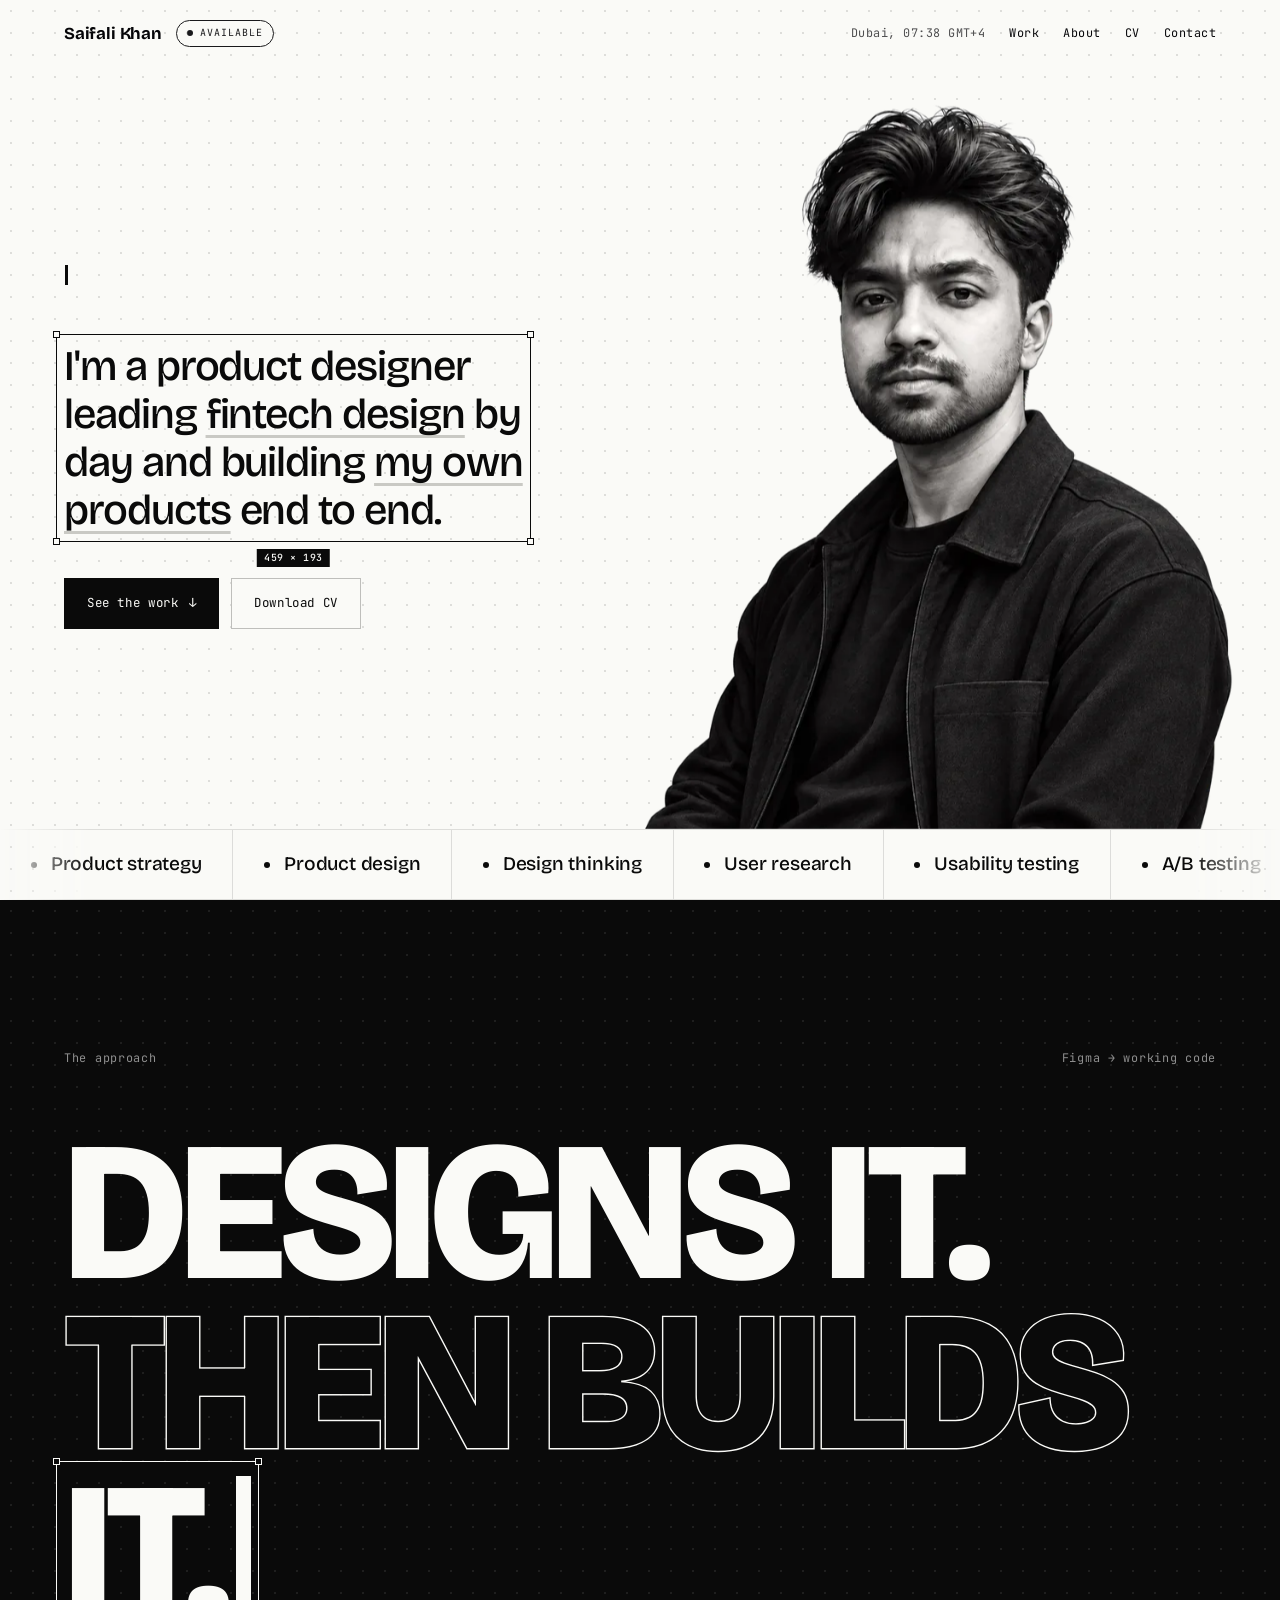
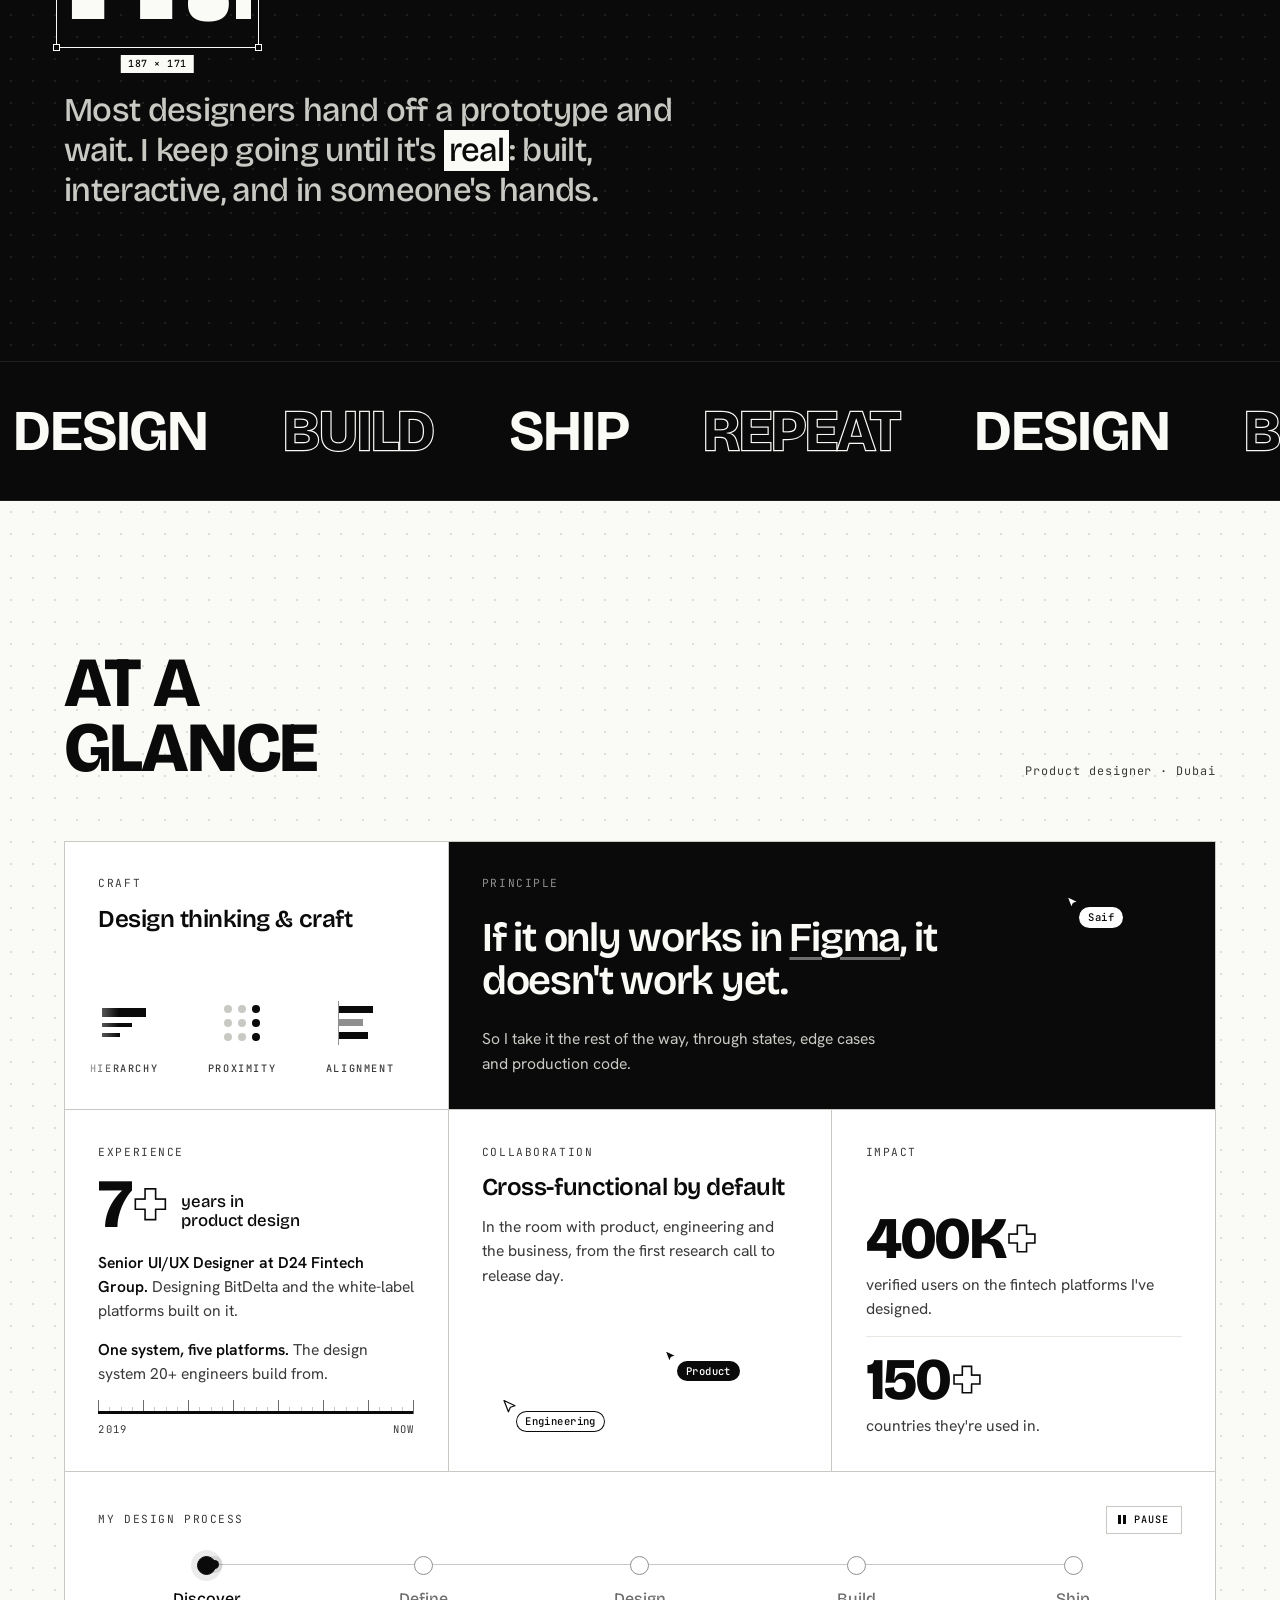
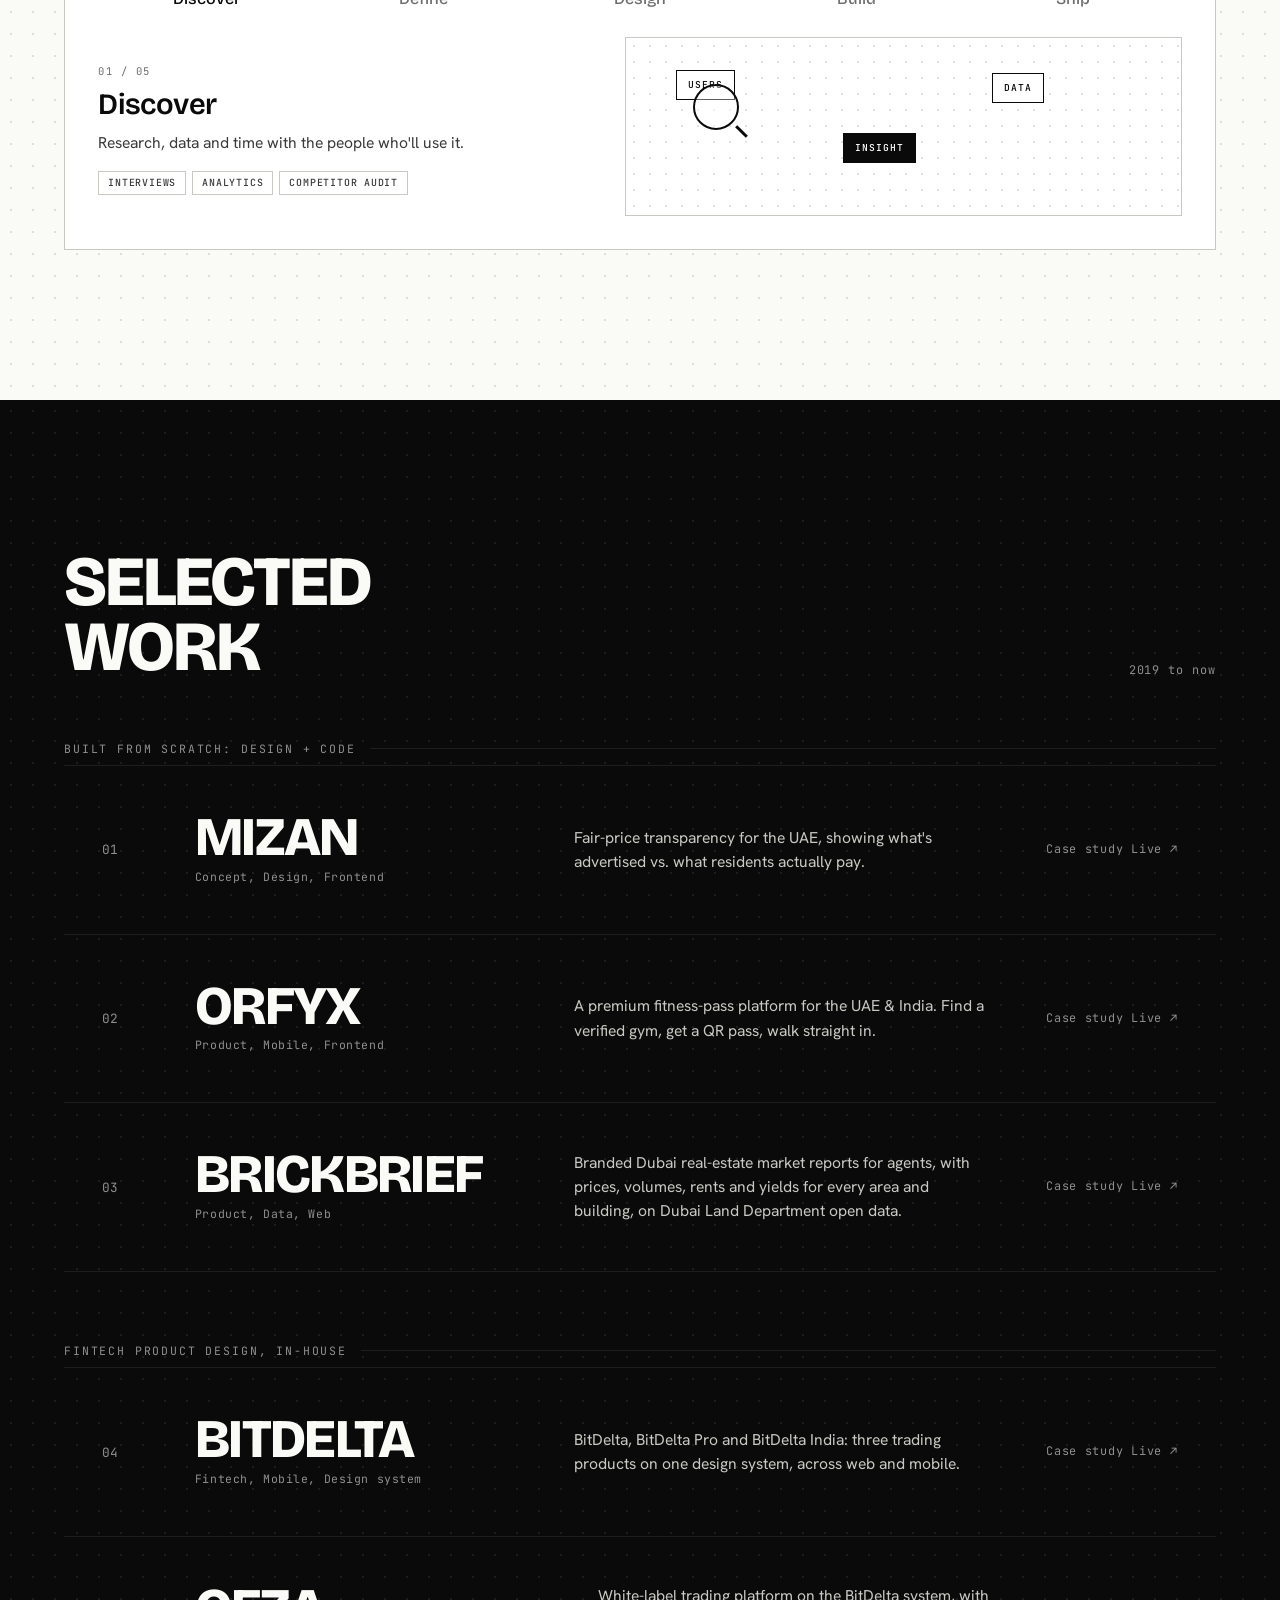
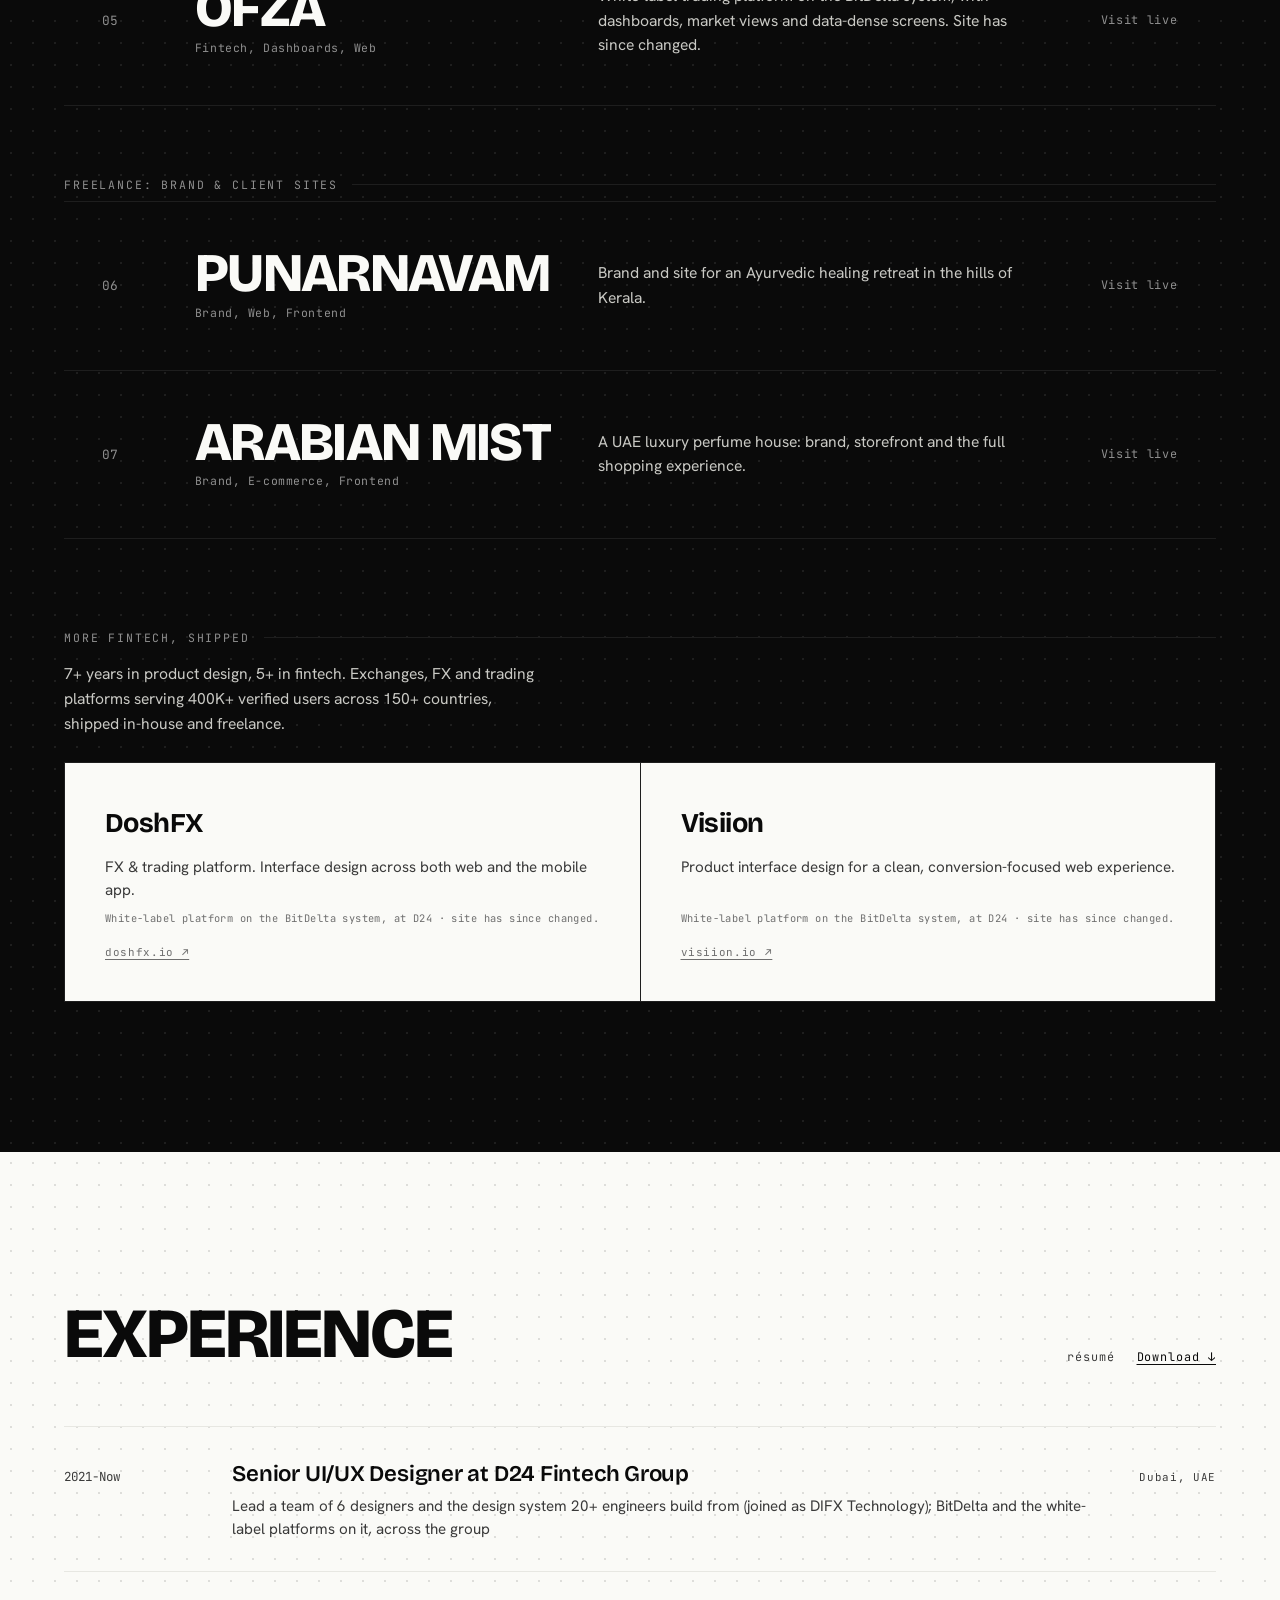
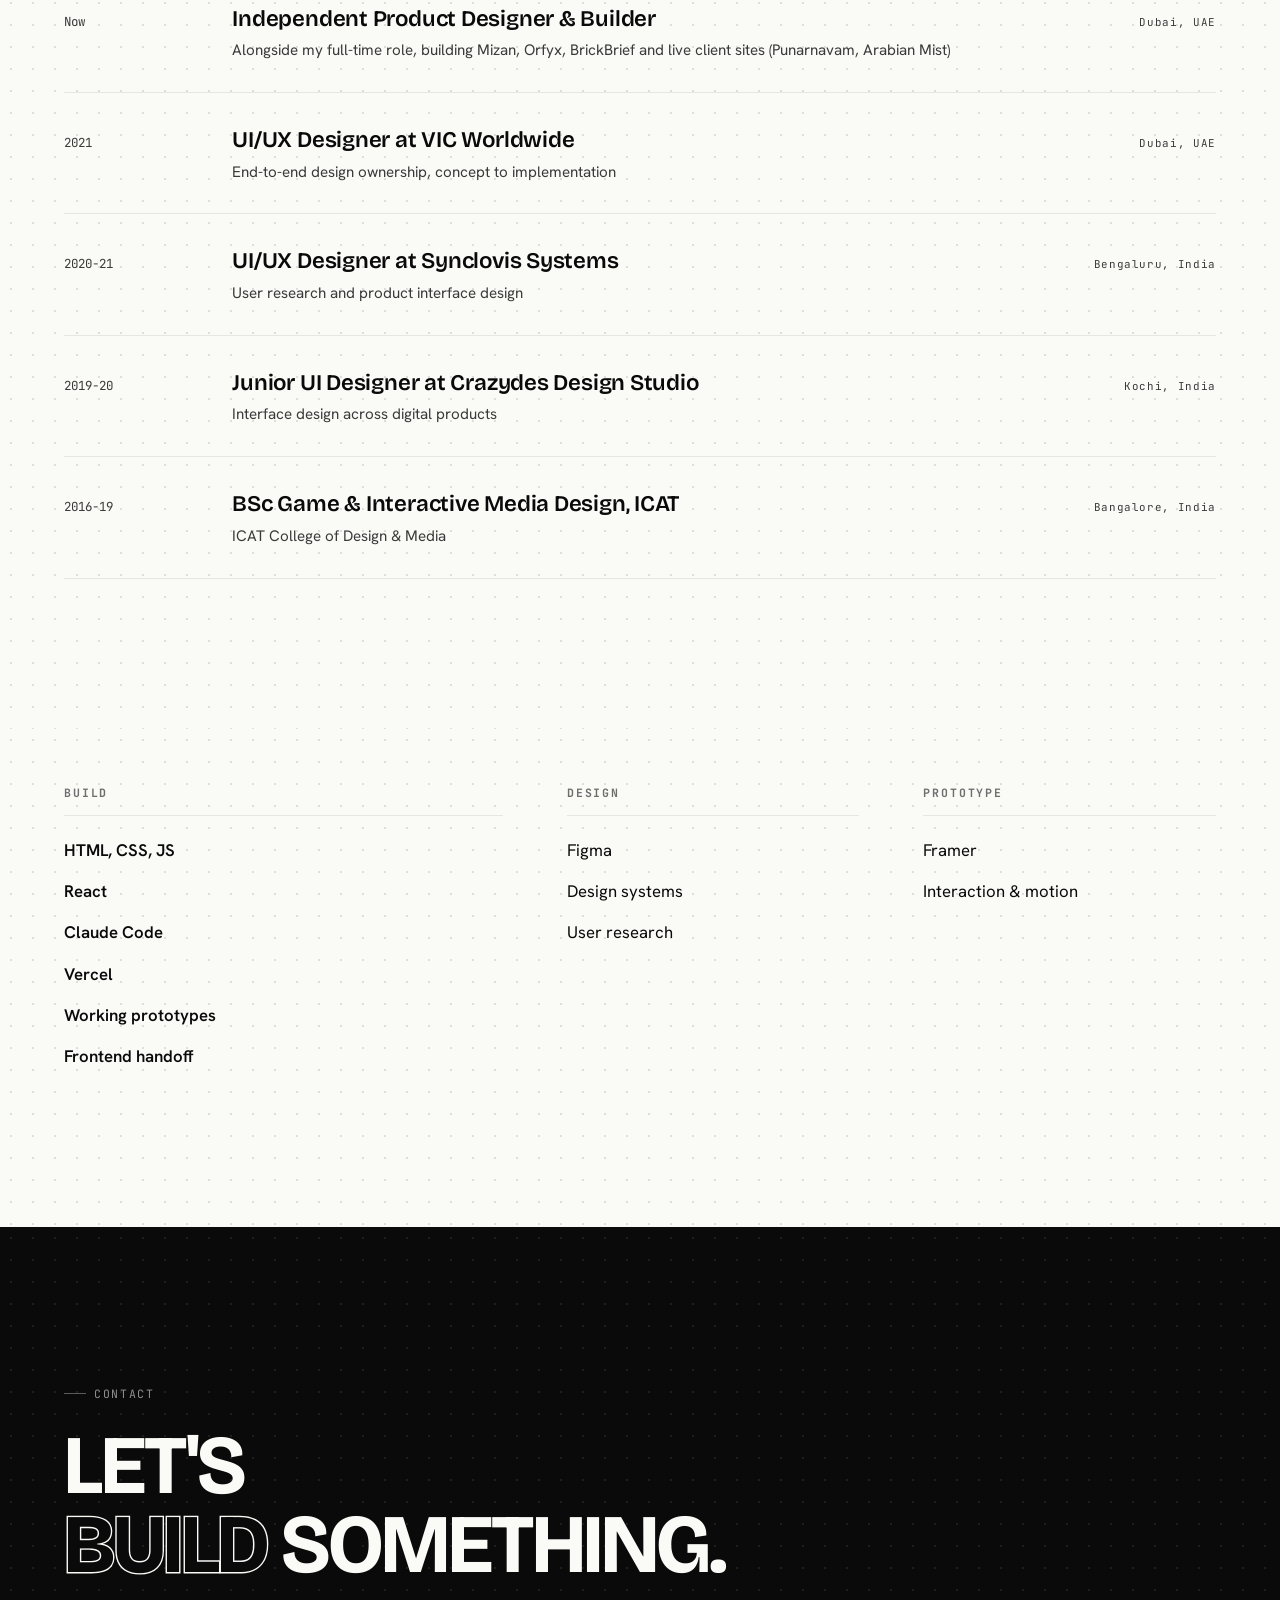
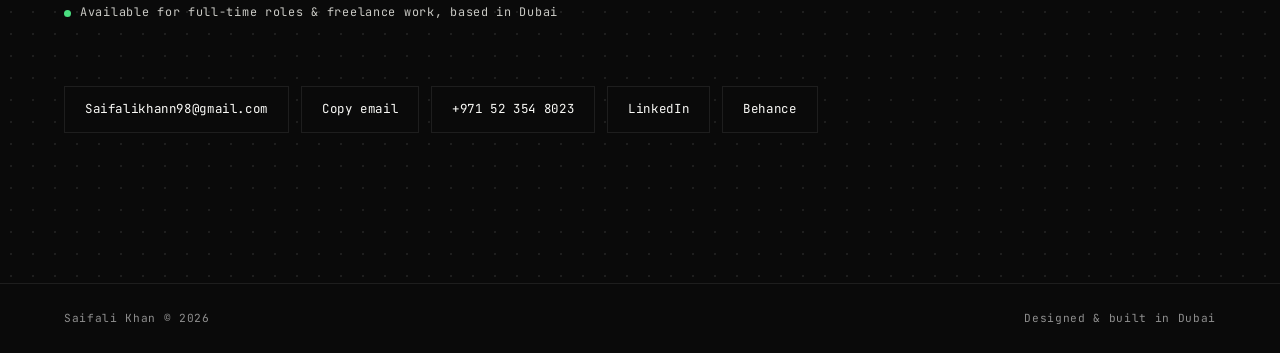
==== commit 2cb1b599: "Polish: landmarks, BitDelta analytics, Live-link contrast, 404 links - Case studies and the ORFYX de" ====
--- a/index.html
+++ b/index.html
@@ -201,7 +201,7 @@
             <span class="num">01</span>
             <span><h3>Mizan</h3><span class="meta">Concept, Design, Frontend</span></span>
             <span class="blurb">Fair-price transparency for the UAE, showing what's advertised vs. what residents actually pay.</span>
-            <span class="go">Case study <a class="golive" href="https://www.mizan-price.com/" target="_blank" rel="noopener">Live</a></span>
+            <span class="go">Case study <a class="golive" href="https://www.mizan-price.com/" target="_blank" rel="noopener">Live ↗</a></span>
             <span class="wthumb"><picture><source type="image/webp" srcset="/img/09-mizan-services-checker-advertised-vs-paid-750.webp"><img src="/img/09-mizan-services-checker-advertised-vs-paid.jpg" alt="" loading="lazy" decoding="async" width="1500" height="772"></picture></span>
           </span>
         </div>
@@ -212,7 +212,7 @@
             <span class="num">02</span>
             <span><h3>Orfyx</h3><span class="meta">Product, Mobile, Frontend</span></span>
             <span class="blurb">A premium fitness-pass platform for the UAE & India. Find a verified gym, get a QR pass, walk straight in.</span>
-            <span class="go">Case study <a class="golive" href="https://www.orfyx.com/" target="_blank" rel="noopener">Live</a></span>
+            <span class="go">Case study <a class="golive" href="https://www.orfyx.com/" target="_blank" rel="noopener">Live ↗</a></span>
             <span class="wthumb"><picture><source type="image/webp" srcset="/img/05-orfyx-home-find-a-verified-gym-request-a-pas-750.webp"><img src="/img/05-orfyx-home-find-a-verified-gym-request-a-pas.jpg" alt="" loading="lazy" decoding="async" width="1500" height="772"></picture></span>
           </span>
         </div>
@@ -223,7 +223,7 @@
             <span class="num">03</span>
             <span><h3>BrickBrief</h3><span class="meta">Product, Data, Web</span></span>
             <span class="blurb">Branded Dubai real-estate market reports for agents, with prices, volumes, rents and yields for every area and building, on Dubai Land Department open data.</span>
-            <span class="go">Case study <a class="golive" href="https://brickbrief.net" target="_blank" rel="noopener">Live</a></span>
+            <span class="go">Case study <a class="golive" href="https://brickbrief.net" target="_blank" rel="noopener">Live ↗</a></span>
             <span class="wthumb"><picture><source type="image/webp" srcset="/img/13-brickbrief-landing-send-the-report-750.webp"><img src="/img/13-brickbrief-landing-send-the-report.jpg" alt="" loading="lazy" decoding="async" width="1500" height="772"></picture></span>
           </span>
         </div>
@@ -239,7 +239,7 @@
             <span class="num">04</span>
             <span><h3>BitDelta</h3><span class="meta">Fintech, Mobile, Design system</span></span>
             <span class="blurb">BitDelta, BitDelta Pro and BitDelta India: three trading products on one design system, across web and mobile.</span>
-            <span class="go">Case study <a class="golive" href="https://bitdelta.com/en" target="_blank" rel="noopener">Live</a></span>
+            <span class="go">Case study <a class="golive" href="https://bitdelta.com/en" target="_blank" rel="noopener">Live ↗</a></span>
             <span class="wthumb"><picture><source type="image/webp" srcset="/img/16-bitdelta-web-home-750.webp"><img src="/img/16-bitdelta-web-home.jpg" alt="" loading="lazy" decoding="async" width="1500" height="740"></picture></span>
           </span>
         </div>
--- a/assets/site.css
+++ b/assets/site.css
@@ -166,8 +166,8 @@
 .wrow .go{font-family:var(--mono);font-size:.74rem;letter-spacing:.06em;color:var(--g-400);
   display:inline-flex;align-items:center;gap:8px;white-space:nowrap}
 .wrow .go .ar{transition:transform .3s ease}
-.wrow .go .golive{position:relative;z-index:3;color:inherit;opacity:.7;margin-left:.4em;transition:opacity .2s;white-space:nowrap}
-.wrow .go .golive:hover{opacity:1;text-decoration:underline}
+.wrow .go .golive{position:relative;z-index:3;color:inherit;margin-left:.4em;white-space:nowrap}
+.wrow .go .golive:hover{text-decoration:underline}
 .wrow:hover .go{color:var(--black)}
 .wrow:hover .go .ar{transform:translate(5px,-5px)}
 @media(max-width:820px){.wrow .go{margin-top:10px}}
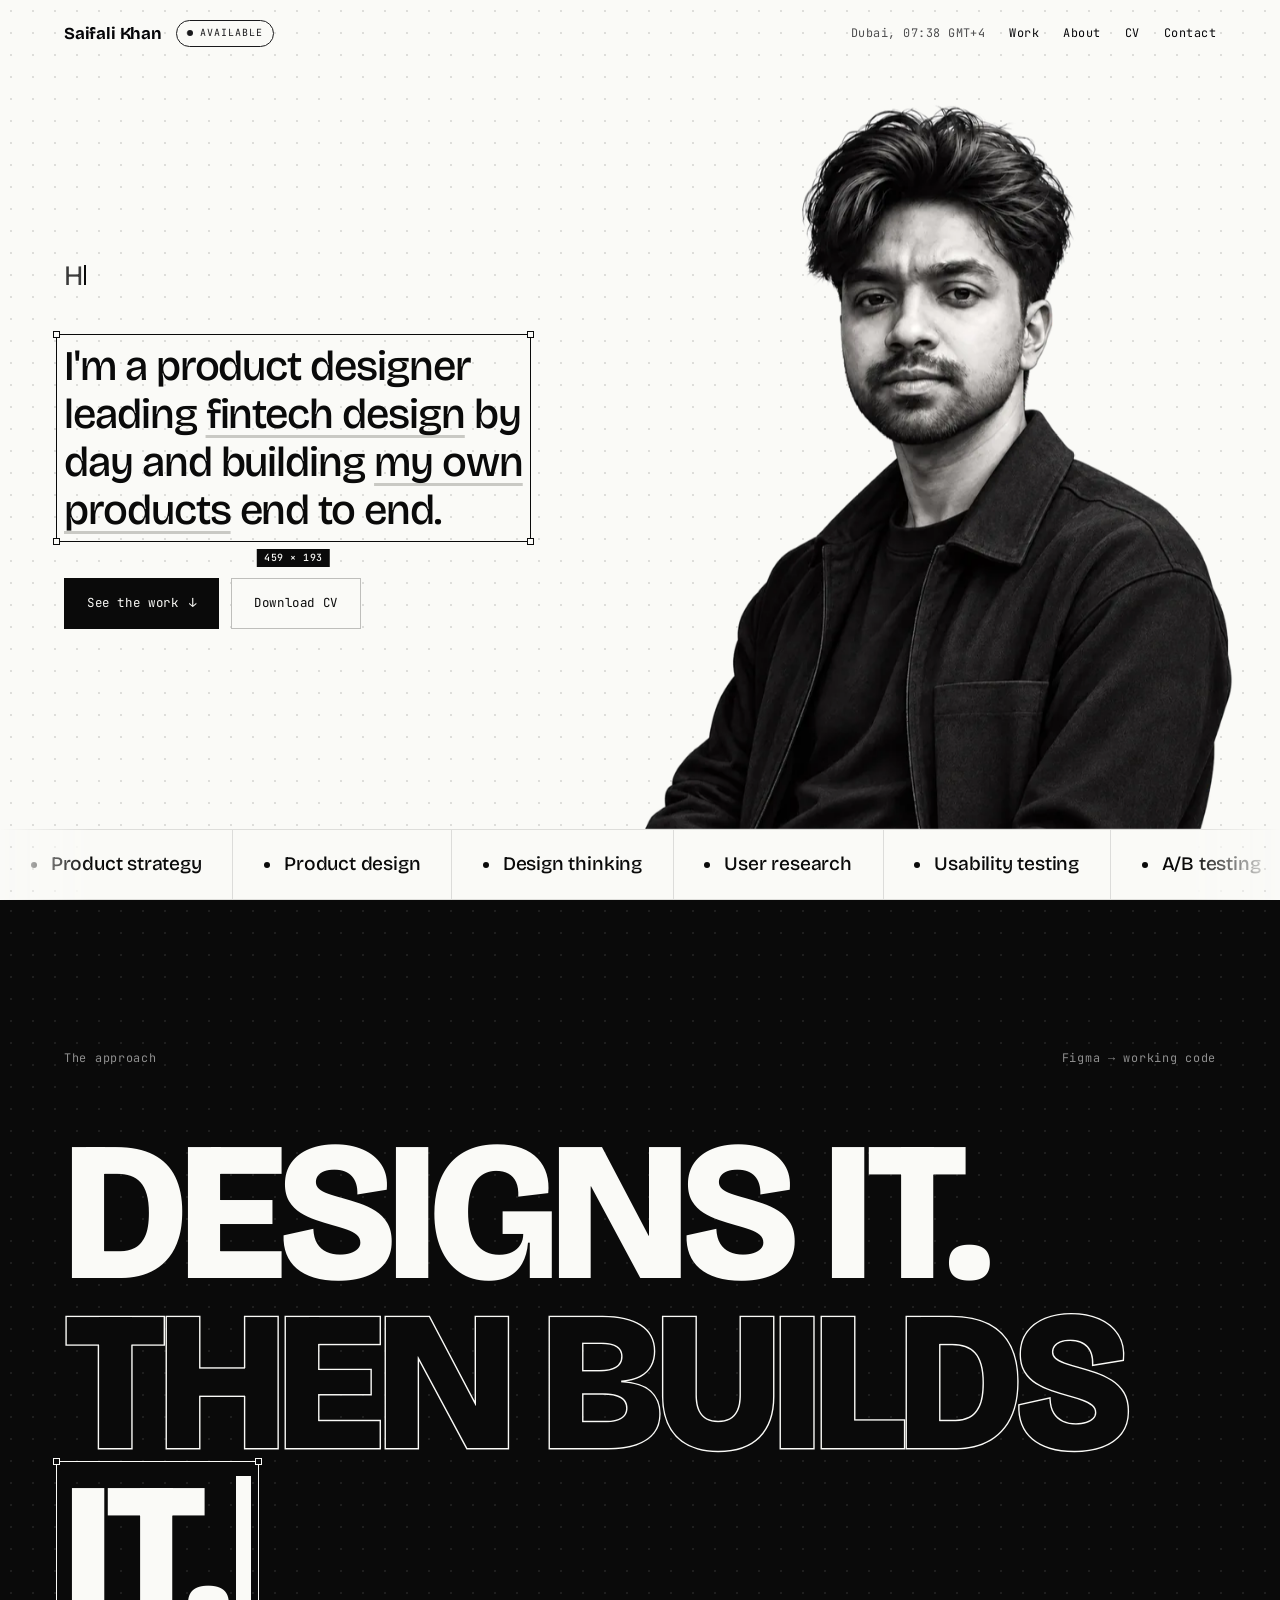
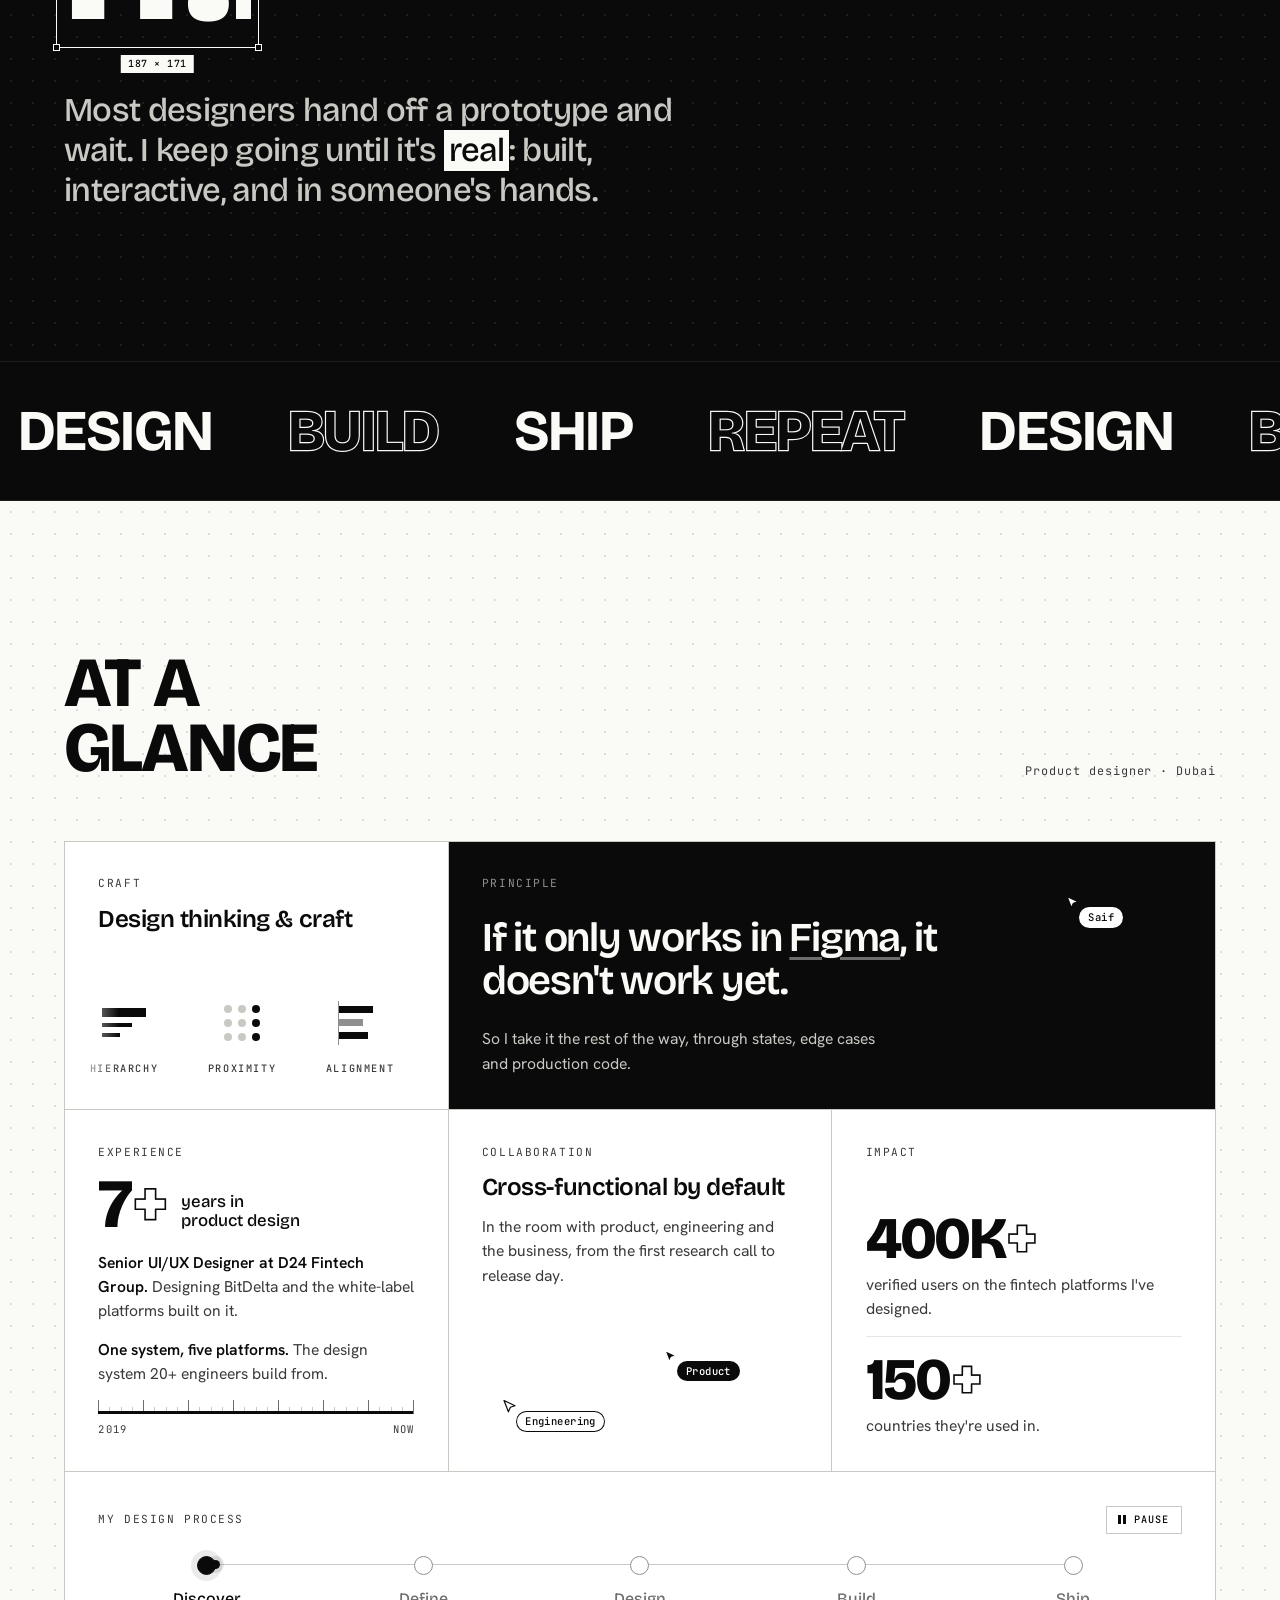
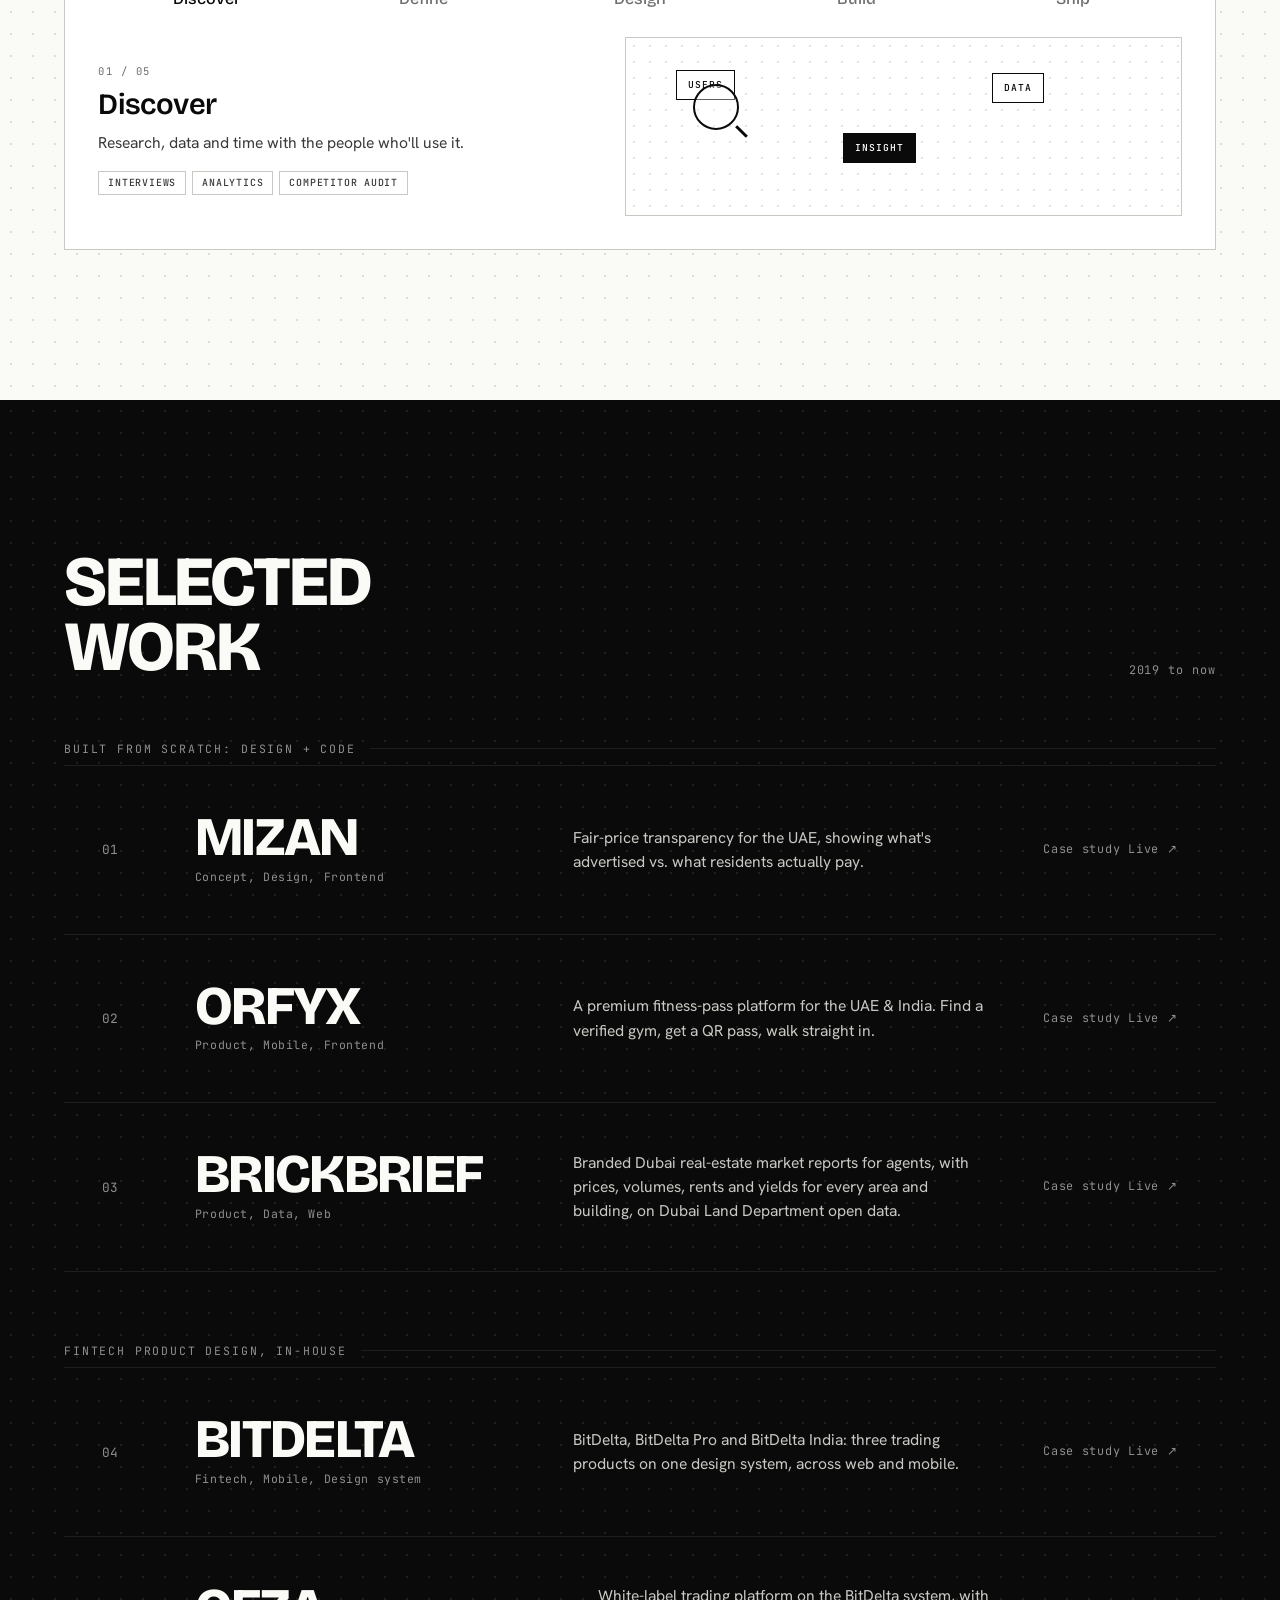
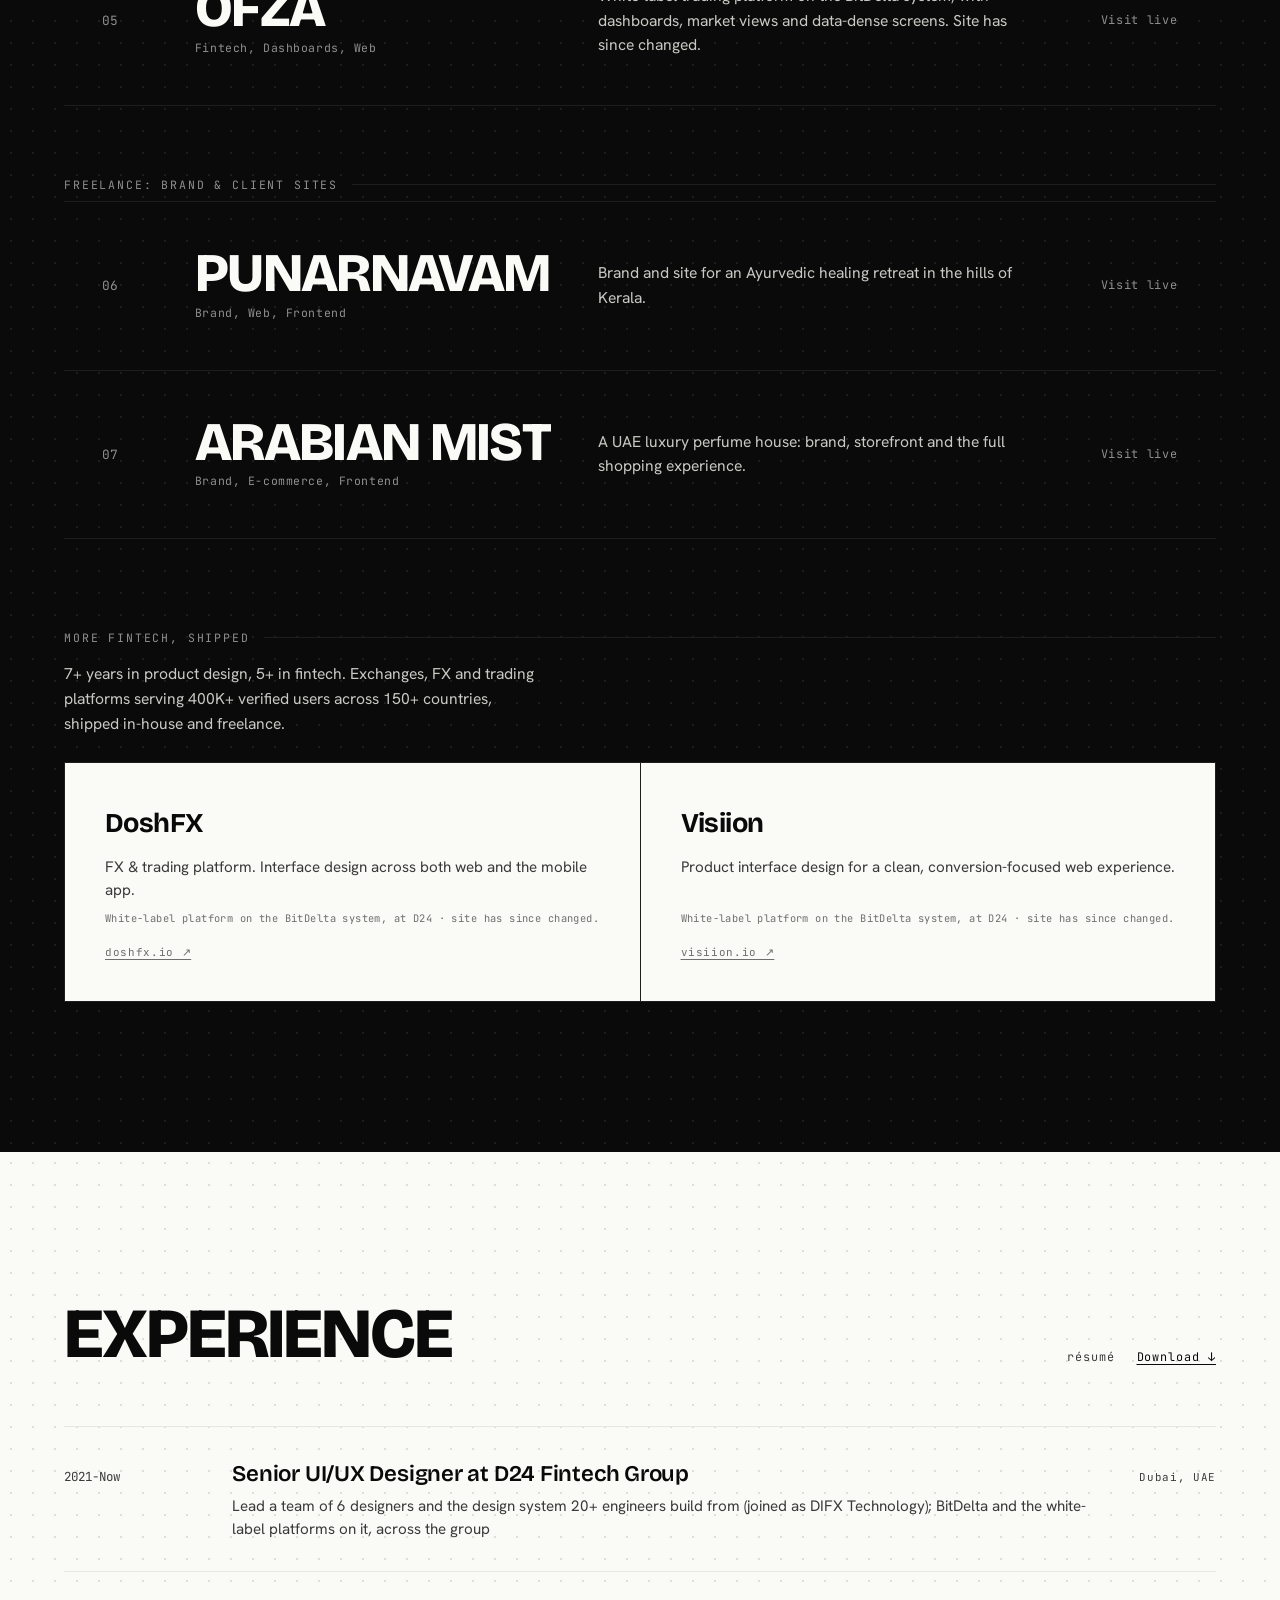
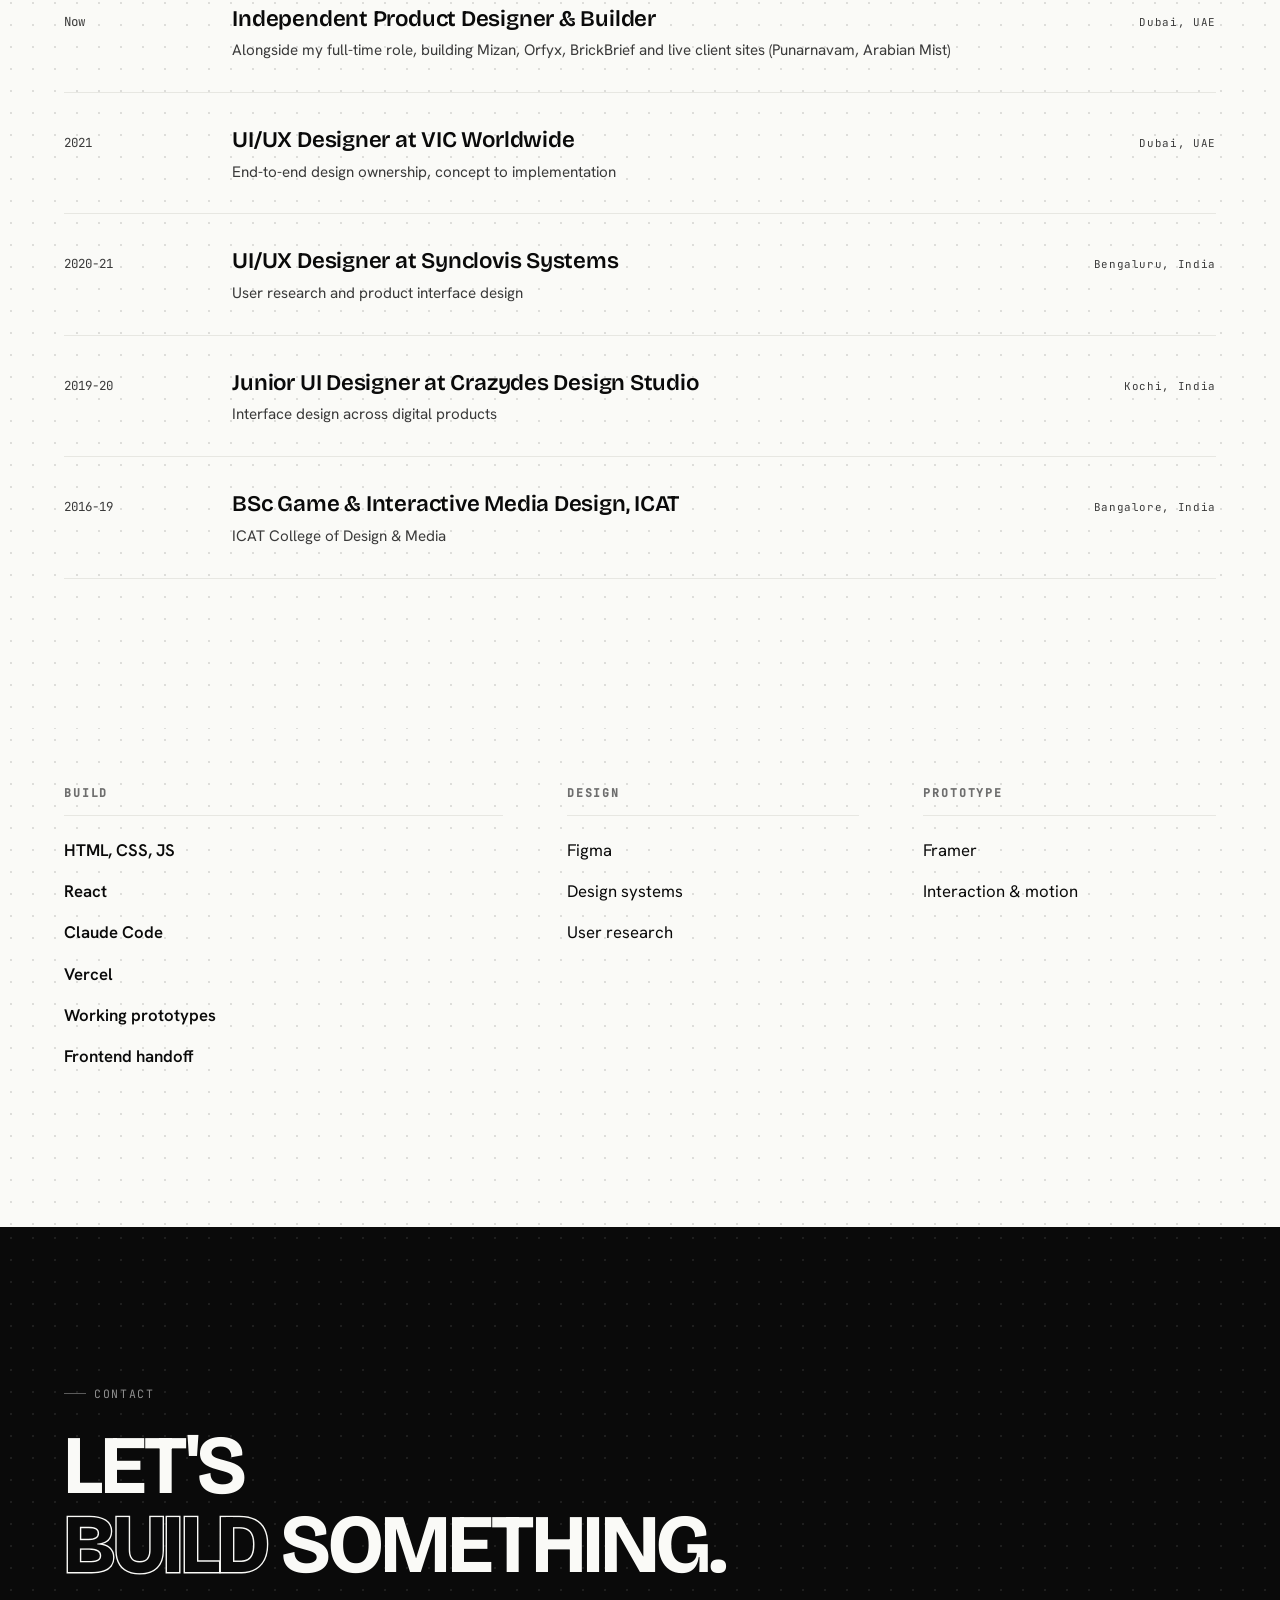
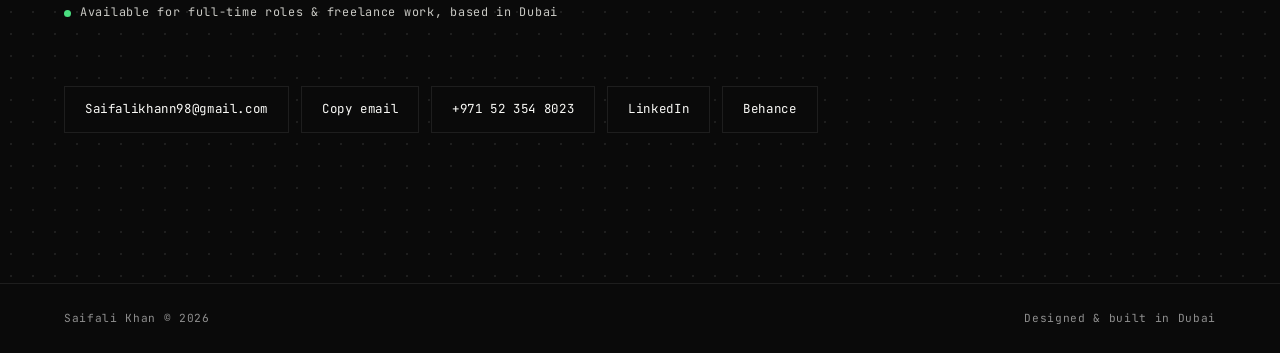
==== commit 9a1b49ec: "Self-host fonts, fix ORFYX design-system a11y, tidy case studies Performance - Fonts are self-hosted" ====
--- a/index.html
+++ b/index.html
@@ -22,11 +22,7 @@
 <meta name="twitter:title" content="Saifali Khan | Product Designer Who Builds" />
 <meta name="twitter:description" content="Designs it. Then builds it. Fintech UI/UX and 0 to 1 products from Dubai." />
 <meta name="twitter:image" content="https://saifalikhan.vercel.app/og.png" />
-<link rel="preconnect" href="https://fonts.googleapis.com" />
-<link rel="preconnect" href="https://fonts.gstatic.com" crossorigin />
-<link href="https://fonts.googleapis.com/css2?family=Bricolage+Grotesque:opsz,wght@12..96,400;12..96,500;12..96,600;12..96,700;12..96,800&family=Hanken+Grotesk:wght@400;500;600&family=JetBrains+Mono:wght@400;500&display=swap" rel="stylesheet" />
-<!-- the greeting's non-Latin scripts, subset to just the glyphs it types (a few KB) -->
-<link href="https://fonts.googleapis.com/css2?family=Noto+Sans+Arabic:wght@400&amp;family=Noto+Sans+Devanagari:wght@400&amp;family=Noto+Sans+KR:wght@400&amp;family=Noto+Sans+JP:wght@400&amp;text=%D8%A7%D8%A8%D8%AD%D8%B1%D8%B3%D9%84%D9%85%E0%A4%A4%E0%A4%A8%E0%A4%AE%E0%A4%B8%E0%A5%87%E0%A5%8D%E3%81%93%E3%81%A1%E3%81%AB%E3%81%AF%E3%82%93%E4%BD%A0%E5%A5%BD%EB%85%95%EC%84%B8%EC%95%88%EC%9A%94%ED%95%98&amp;display=swap" rel="stylesheet" />
+<link rel="preload" href="/assets/fonts/bricolage-grotesque-latin-11f6ab2d.woff2" as="font" type="font/woff2" crossorigin />
 <link rel="preload" as="image" type="image/webp" imagesrcset="/img/03-saifali-khan-portrait-750.webp 750w, /img/03-saifali-khan-portrait.webp 1145w" imagesizes="(max-width:860px) 100vw, 50vw" fetchpriority="high" />
 <link rel="stylesheet" href="/assets/site.css" />
 <script src="/assets/site.js" defer></script>
@@ -231,7 +227,6 @@
 
       <p class="grouplbl reveal" data-layer="text" style="margin-top:clamp(44px,6vw,70px)">Fintech product design, in-house</p>
       <div class="work-list">
-        <!-- TODO(saif): per-product years if you want them shown -->
         <div class="wrow reveal" data-peek="/img/16-bitdelta-web-home-750.webp">
           <span class="fill"></span>
           <a class="rowlink" href="/work/bitdelta" aria-label="BitDelta case study"></a>
--- a/assets/site.css
+++ b/assets/site.css
@@ -1,3 +1,40 @@
+/* fonts:start (generated by tools/fonts.py: Bricolage Grotesque, Hanken Grotesk, JetBrains Mono, and the greeting subsets) */
+/* Bricolage Grotesque, vietnamese */
+@font-face{font-family:'Bricolage Grotesque';font-style:normal;font-weight:400 800;font-stretch:100%;font-display:swap;src:url(/assets/fonts/bricolage-grotesque-vietnamese-ee97f31b.woff2) format('woff2');unicode-range:U+0102-0103, U+0110-0111, U+0128-0129, U+0168-0169, U+01A0-01A1, U+01AF-01B0, U+0300-0301, U+0303-0304, U+0308-0309, U+0323, U+0329, U+1EA0-1EF9, U+20AB}
+/* Bricolage Grotesque, latin-ext */
+@font-face{font-family:'Bricolage Grotesque';font-style:normal;font-weight:400 800;font-stretch:100%;font-display:swap;src:url(/assets/fonts/bricolage-grotesque-latin-ext-094ba9c3.woff2) format('woff2');unicode-range:U+0100-02BA, U+02BD-02C5, U+02C7-02CC, U+02CE-02D7, U+02DD-02FF, U+0304, U+0308, U+0329, U+1D00-1DBF, U+1E00-1E9F, U+1EF2-1EFF, U+2020, U+20A0-20AB, U+20AD-20C4, U+2113, U+2C60-2C7F, U+A720-A7FF}
+/* Bricolage Grotesque, latin */
+@font-face{font-family:'Bricolage Grotesque';font-style:normal;font-weight:400 800;font-stretch:100%;font-display:swap;src:url(/assets/fonts/bricolage-grotesque-latin-11f6ab2d.woff2) format('woff2');unicode-range:U+0000-00FF, U+0131, U+0152-0153, U+02BB-02BC, U+02C6, U+02DA, U+02DC, U+0304, U+0308, U+0329, U+2000-206F, U+20AC, U+2122, U+2191, U+2193, U+2212, U+2215, U+FEFF, U+FFFD}
+/* Hanken Grotesk, cyrillic-ext */
+@font-face{font-family:'Hanken Grotesk';font-style:normal;font-weight:400 600;font-display:swap;src:url(/assets/fonts/hanken-grotesk-cyrillic-ext-4b175383.woff2) format('woff2');unicode-range:U+0460-052F, U+1C80-1C8A, U+20B4, U+2DE0-2DFF, U+A640-A69F, U+FE2E-FE2F}
+/* Hanken Grotesk, vietnamese */
+@font-face{font-family:'Hanken Grotesk';font-style:normal;font-weight:400 600;font-display:swap;src:url(/assets/fonts/hanken-grotesk-vietnamese-560d9f41.woff2) format('woff2');unicode-range:U+0102-0103, U+0110-0111, U+0128-0129, U+0168-0169, U+01A0-01A1, U+01AF-01B0, U+0300-0301, U+0303-0304, U+0308-0309, U+0323, U+0329, U+1EA0-1EF9, U+20AB}
+/* Hanken Grotesk, latin-ext */
+@font-face{font-family:'Hanken Grotesk';font-style:normal;font-weight:400 600;font-display:swap;src:url(/assets/fonts/hanken-grotesk-latin-ext-2cba32d0.woff2) format('woff2');unicode-range:U+0100-02BA, U+02BD-02C5, U+02C7-02CC, U+02CE-02D7, U+02DD-02FF, U+0304, U+0308, U+0329, U+1D00-1DBF, U+1E00-1E9F, U+1EF2-1EFF, U+2020, U+20A0-20AB, U+20AD-20C4, U+2113, U+2C60-2C7F, U+A720-A7FF}
+/* Hanken Grotesk, latin */
+@font-face{font-family:'Hanken Grotesk';font-style:normal;font-weight:400 600;font-display:swap;src:url(/assets/fonts/hanken-grotesk-latin-38c3847f.woff2) format('woff2');unicode-range:U+0000-00FF, U+0131, U+0152-0153, U+02BB-02BC, U+02C6, U+02DA, U+02DC, U+0304, U+0308, U+0329, U+2000-206F, U+20AC, U+2122, U+2191, U+2193, U+2212, U+2215, U+FEFF, U+FFFD}
+/* JetBrains Mono, cyrillic-ext */
+@font-face{font-family:'JetBrains Mono';font-style:normal;font-weight:400 500;font-display:swap;src:url(/assets/fonts/jetbrains-mono-cyrillic-ext-feae5721.woff2) format('woff2');unicode-range:U+0460-052F, U+1C80-1C8A, U+20B4, U+2DE0-2DFF, U+A640-A69F, U+FE2E-FE2F}
+/* JetBrains Mono, cyrillic */
+@font-face{font-family:'JetBrains Mono';font-style:normal;font-weight:400 500;font-display:swap;src:url(/assets/fonts/jetbrains-mono-cyrillic-9d8db2e8.woff2) format('woff2');unicode-range:U+0301, U+0400-045F, U+0490-0491, U+04B0-04B1, U+2116}
+/* JetBrains Mono, greek */
+@font-face{font-family:'JetBrains Mono';font-style:normal;font-weight:400 500;font-display:swap;src:url(/assets/fonts/jetbrains-mono-greek-bcedb9e2.woff2) format('woff2');unicode-range:U+0370-0377, U+037A-037F, U+0384-038A, U+038C, U+038E-03A1, U+03A3-03FF}
+/* JetBrains Mono, vietnamese */
+@font-face{font-family:'JetBrains Mono';font-style:normal;font-weight:400 500;font-display:swap;src:url(/assets/fonts/jetbrains-mono-vietnamese-326a88b4.woff2) format('woff2');unicode-range:U+0102-0103, U+0110-0111, U+0128-0129, U+0168-0169, U+01A0-01A1, U+01AF-01B0, U+0300-0301, U+0303-0304, U+0308-0309, U+0323, U+0329, U+1EA0-1EF9, U+20AB}
+/* JetBrains Mono, latin-ext */
+@font-face{font-family:'JetBrains Mono';font-style:normal;font-weight:400 500;font-display:swap;src:url(/assets/fonts/jetbrains-mono-latin-ext-06ad3600.woff2) format('woff2');unicode-range:U+0100-02BA, U+02BD-02C5, U+02C7-02CC, U+02CE-02D7, U+02DD-02FF, U+0304, U+0308, U+0329, U+1D00-1DBF, U+1E00-1E9F, U+1EF2-1EFF, U+2020, U+20A0-20AB, U+20AD-20C4, U+2113, U+2C60-2C7F, U+A720-A7FF}
+/* JetBrains Mono, latin */
+@font-face{font-family:'JetBrains Mono';font-style:normal;font-weight:400 500;font-display:swap;src:url(/assets/fonts/jetbrains-mono-latin-4f27206c.woff2) format('woff2');unicode-range:U+0000-00FF, U+0131, U+0152-0153, U+02BB-02BC, U+02C6, U+02DA, U+02DC, U+0304, U+0308, U+0329, U+2000-206F, U+20AC, U+2122, U+2191, U+2193, U+2212, U+2215, U+FEFF, U+FFFD}
+/* Noto Sans Arabic, greeting */
+@font-face{font-family:'Noto Sans Arabic';font-style:normal;font-weight:400;font-stretch:100%;font-display:swap;src:url(/assets/fonts/noto-sans-arabic-greeting-9948a1bb.woff2) format('woff2');unicode-range:U+627-628, U+62d, U+631, U+633, U+644-645, U+924, U+928, U+92e, U+938, U+947, U+94d, U+1102, U+1109, U+110b, U+1112, U+1161, U+1166-1167, U+116d, U+11ab, U+11bc, U+3053, U+3061, U+306b, U+306f, U+3093, U+4f60, U+597d, U+b098, U+b09c, U+b0ad, U+b124, U+b128, U+b139, U+b140, U+b144, U+b155, U+b1e8, U+b1ec, U+b1fd, U+c0ac, U+c0b0, U+c0c1, U+c138, U+c13c, U+c14d, U+c154, U+c158, U+c169, U+c1fc, U+c200, U+c211, U+c544, U+c548, U+c559, U+c5d0, U+c5d4, U+c5e5, U+c5ec, U+c5f0, U+c601, U+c694, U+c698, U+c6a9, U+d558, U+d55c, U+d56d, U+d5e4, U+d5e8, U+d5f9, U+d600, U+d604, U+d615, U+d6a8, U+d6ac, U+d6bd}
+/* Noto Sans Devanagari, greeting */
+@font-face{font-family:'Noto Sans Devanagari';font-style:normal;font-weight:400;font-stretch:100%;font-display:swap;src:url(/assets/fonts/noto-sans-devanagari-greeting-68f1e9b9.woff2) format('woff2');unicode-range:U+627-628, U+62d, U+631, U+633, U+644-645, U+924, U+928, U+92e, U+938, U+947, U+94d, U+1102, U+1109, U+110b, U+1112, U+1161, U+1166-1167, U+116d, U+11ab, U+11bc, U+3053, U+3061, U+306b, U+306f, U+3093, U+4f60, U+597d, U+b098, U+b09c, U+b0ad, U+b124, U+b128, U+b139, U+b140, U+b144, U+b155, U+b1e8, U+b1ec, U+b1fd, U+c0ac, U+c0b0, U+c0c1, U+c138, U+c13c, U+c14d, U+c154, U+c158, U+c169, U+c1fc, U+c200, U+c211, U+c544, U+c548, U+c559, U+c5d0, U+c5d4, U+c5e5, U+c5ec, U+c5f0, U+c601, U+c694, U+c698, U+c6a9, U+d558, U+d55c, U+d56d, U+d5e4, U+d5e8, U+d5f9, U+d600, U+d604, U+d615, U+d6a8, U+d6ac, U+d6bd}
+/* Noto Sans JP, greeting */
+@font-face{font-family:'Noto Sans JP';font-style:normal;font-weight:400;font-display:swap;src:url(/assets/fonts/noto-sans-jp-greeting-d72dc672.woff2) format('woff2');unicode-range:U+627-628, U+62d, U+631, U+633, U+644-645, U+924, U+928, U+92e, U+938, U+947, U+94d, U+1102, U+1109, U+110b, U+1112, U+1161, U+1166-1167, U+116d, U+11ab, U+11bc, U+3053, U+3061, U+306b, U+306f, U+3093, U+4f60, U+597d, U+b098, U+b09c, U+b0ad, U+b124, U+b128, U+b139, U+b140, U+b144, U+b155, U+b1e8, U+b1ec, U+b1fd, U+c0ac, U+c0b0, U+c0c1, U+c138, U+c13c, U+c14d, U+c154, U+c158, U+c169, U+c1fc, U+c200, U+c211, U+c544, U+c548, U+c559, U+c5d0, U+c5d4, U+c5e5, U+c5ec, U+c5f0, U+c601, U+c694, U+c698, U+c6a9, U+d558, U+d55c, U+d56d, U+d5e4, U+d5e8, U+d5f9, U+d600, U+d604, U+d615, U+d6a8, U+d6ac, U+d6bd}
+/* Noto Sans KR, greeting */
+@font-face{font-family:'Noto Sans KR';font-style:normal;font-weight:400;font-display:swap;src:url(/assets/fonts/noto-sans-kr-greeting-087b78a9.woff2) format('woff2');unicode-range:U+627-628, U+62d, U+631, U+633, U+644-645, U+924, U+928, U+92e, U+938, U+947, U+94d, U+1102, U+1109, U+110b, U+1112, U+1161, U+1166-1167, U+116d, U+11ab, U+11bc, U+3053, U+3061, U+306b, U+306f, U+3093, U+4f60, U+597d, U+b098, U+b09c, U+b0ad, U+b124, U+b128, U+b139, U+b140, U+b144, U+b155, U+b1e8, U+b1ec, U+b1fd, U+c0ac, U+c0b0, U+c0c1, U+c138, U+c13c, U+c14d, U+c154, U+c158, U+c169, U+c1fc, U+c200, U+c211, U+c544, U+c548, U+c559, U+c5d0, U+c5d4, U+c5e5, U+c5ec, U+c5f0, U+c601, U+c694, U+c698, U+c6a9, U+d558, U+d55c, U+d56d, U+d5e4, U+d5e8, U+d5f9, U+d600, U+d604, U+d615, U+d6a8, U+d6ac, U+d6bd}
+/* fonts:end */
+
 :root{
   --black:#0A0A0A;
   --ink:#141414;
@@ -456,6 +493,7 @@
 .sel i:nth-child(4){right:-4px;bottom:-4px}
 .sel b{position:absolute;left:50%;top:calc(100% + 8px);translate:-50% 0;padding:4px 7px;white-space:nowrap;
   background:var(--sel-line);color:var(--sel-fill);font:500 .62rem/1 var(--mono);letter-spacing:.05em}
+.sel b::after{content:attr(data-wh)}
 
 /* ---- intro entrance on load: portrait wipes up, the sentence rises, the rest fades up ----
    Keyframes only hold the "from" state, so with motion reduced everything is simply there. */
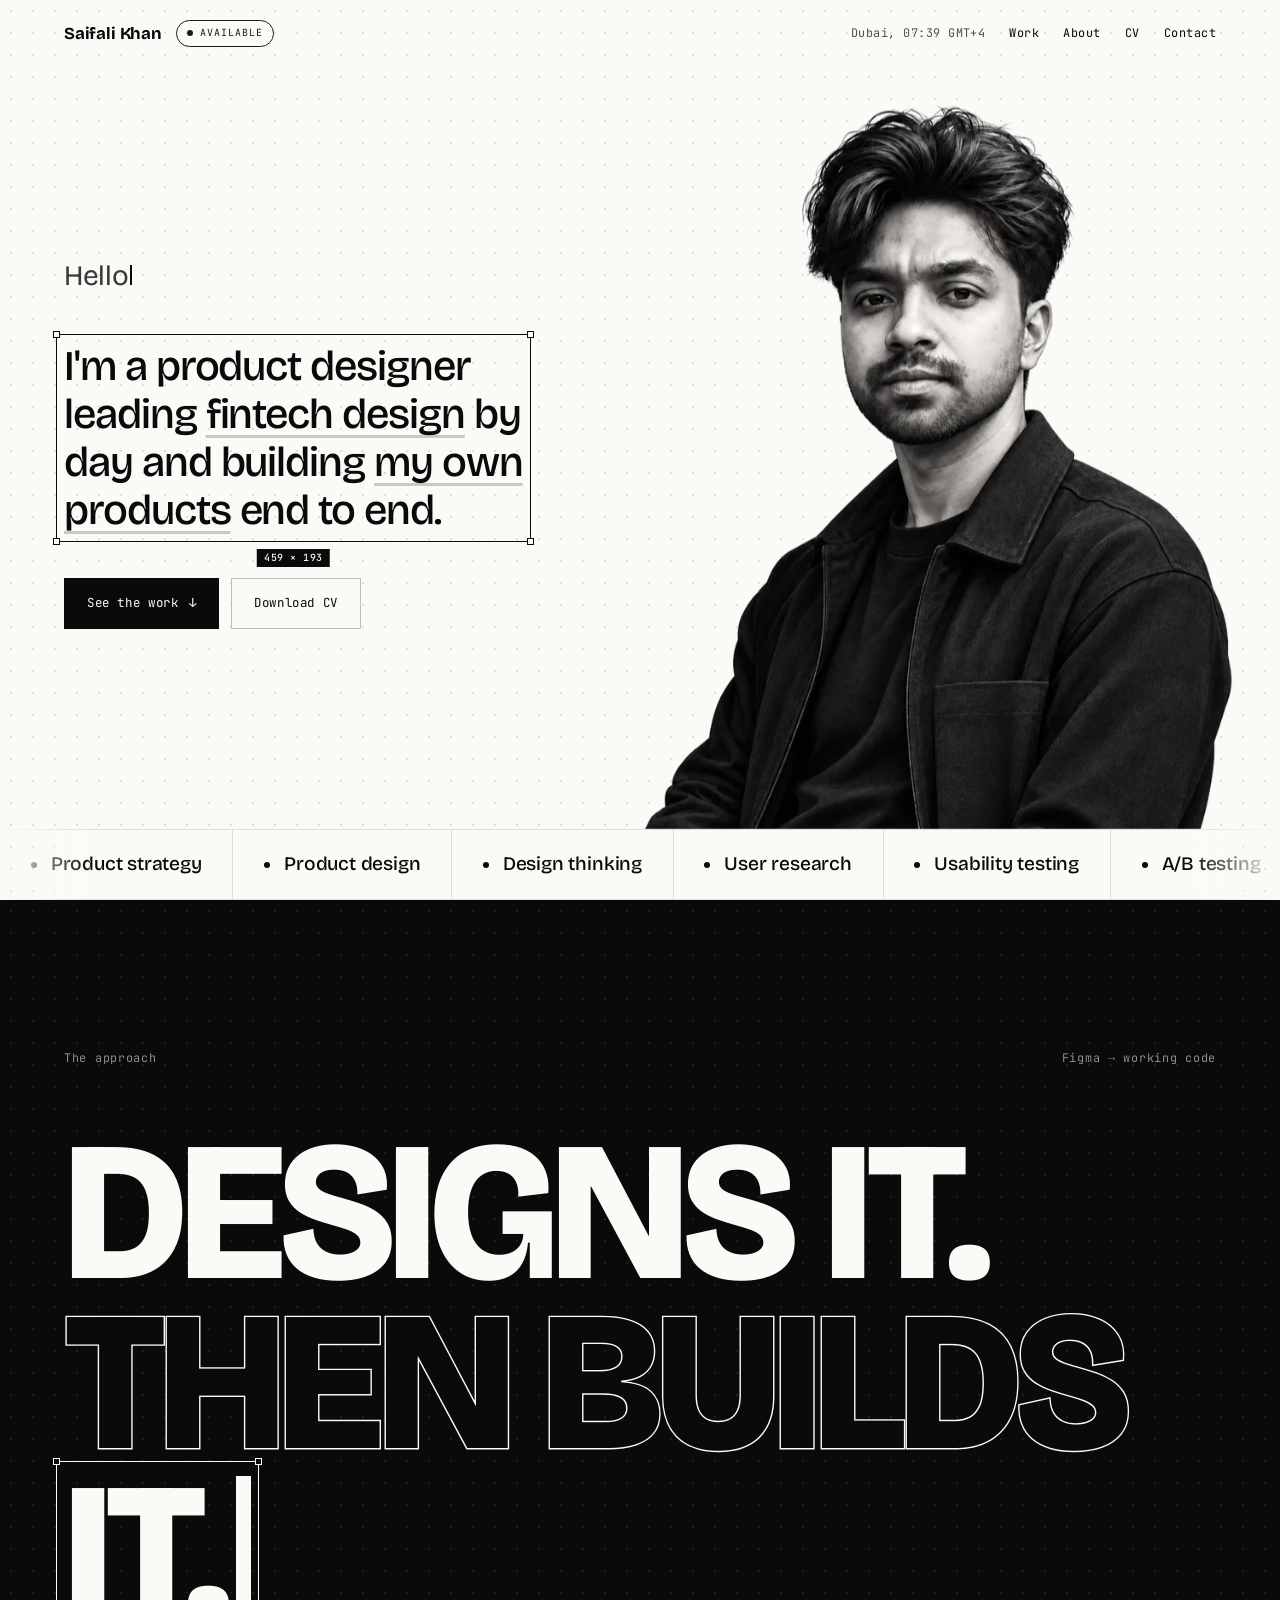
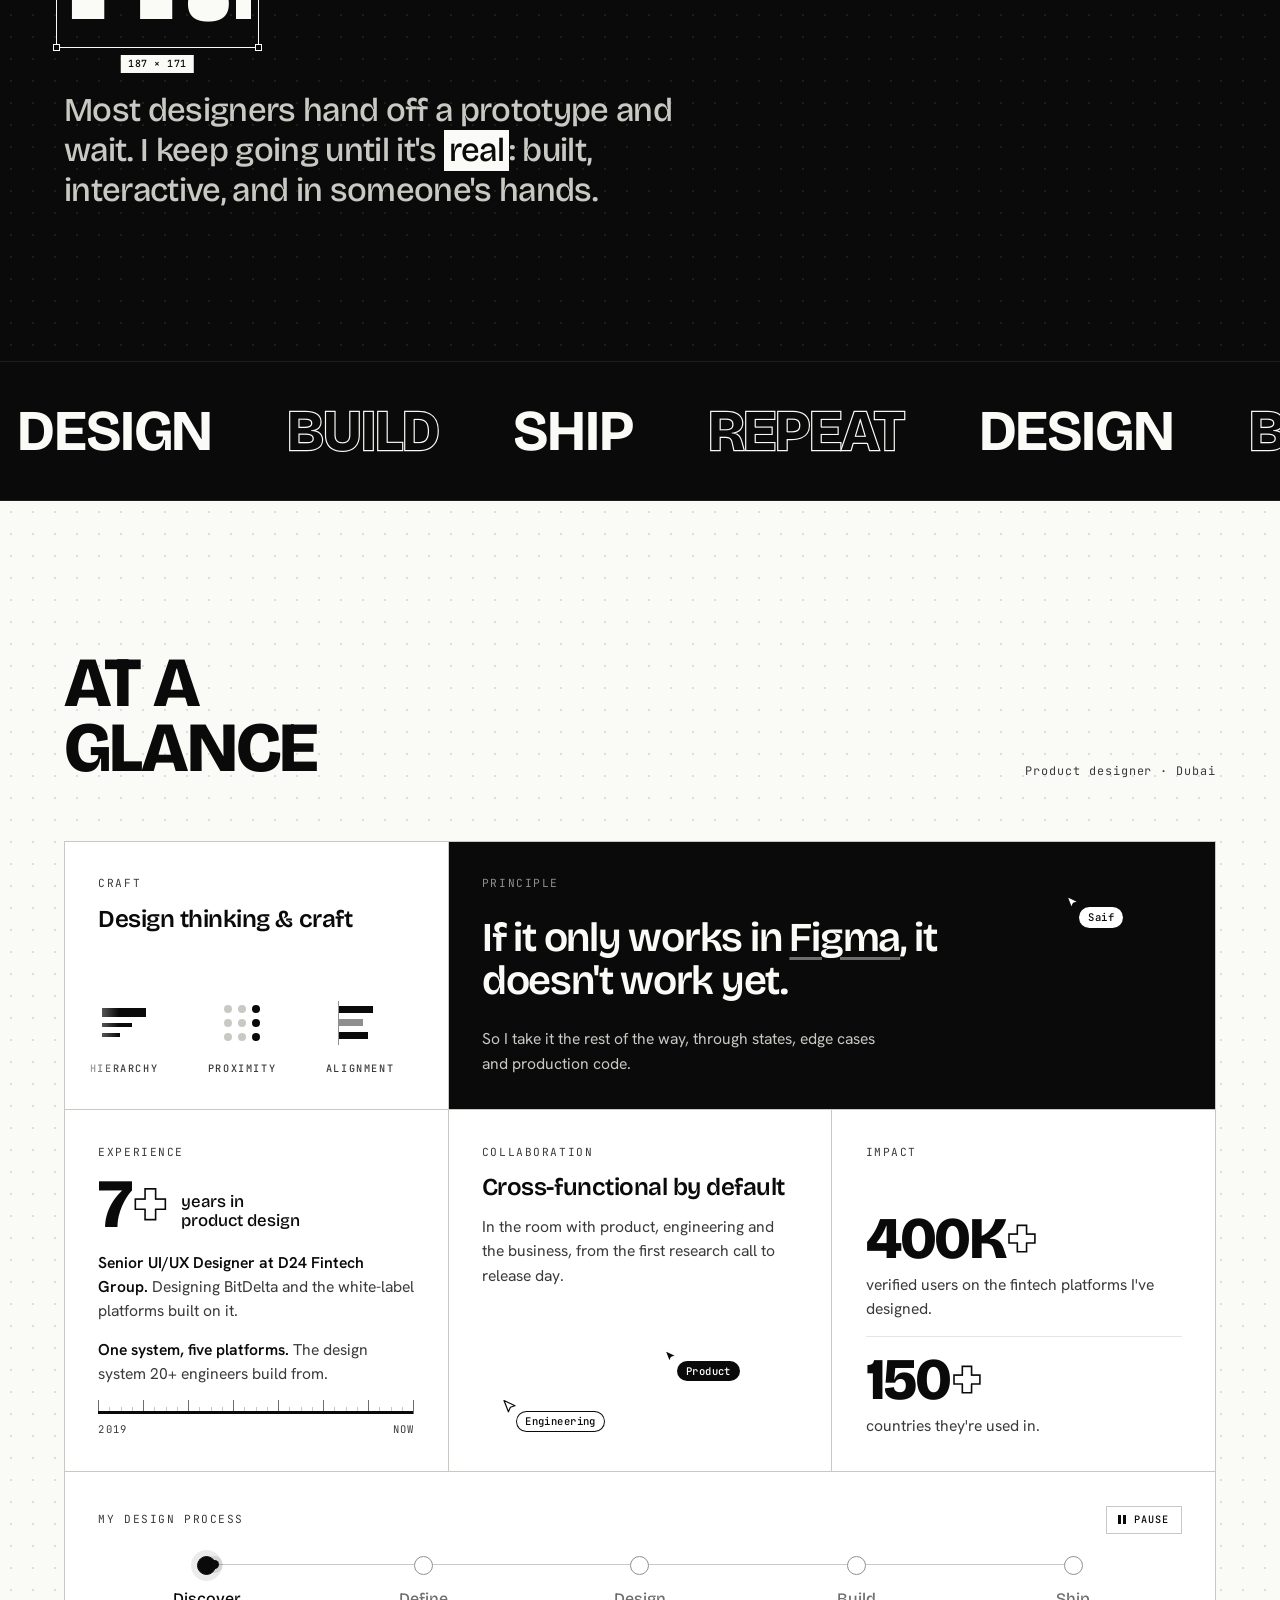
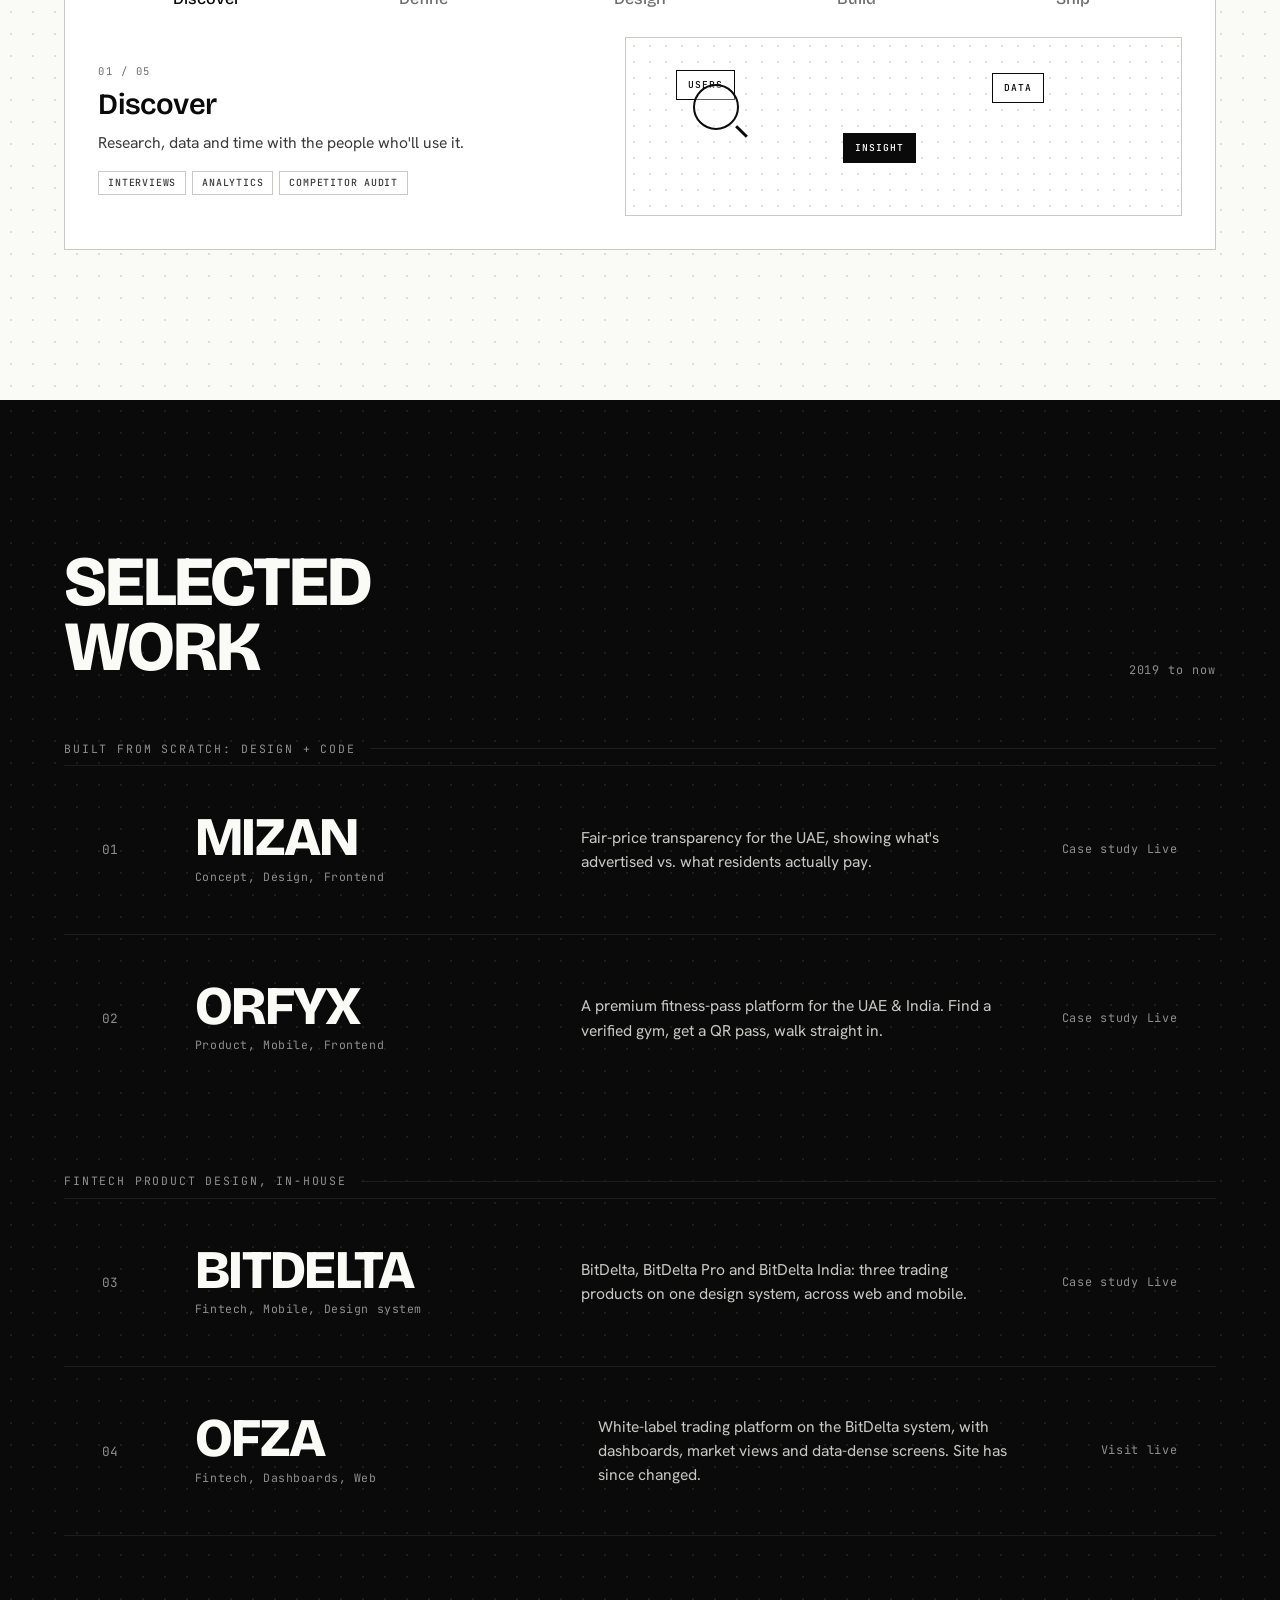
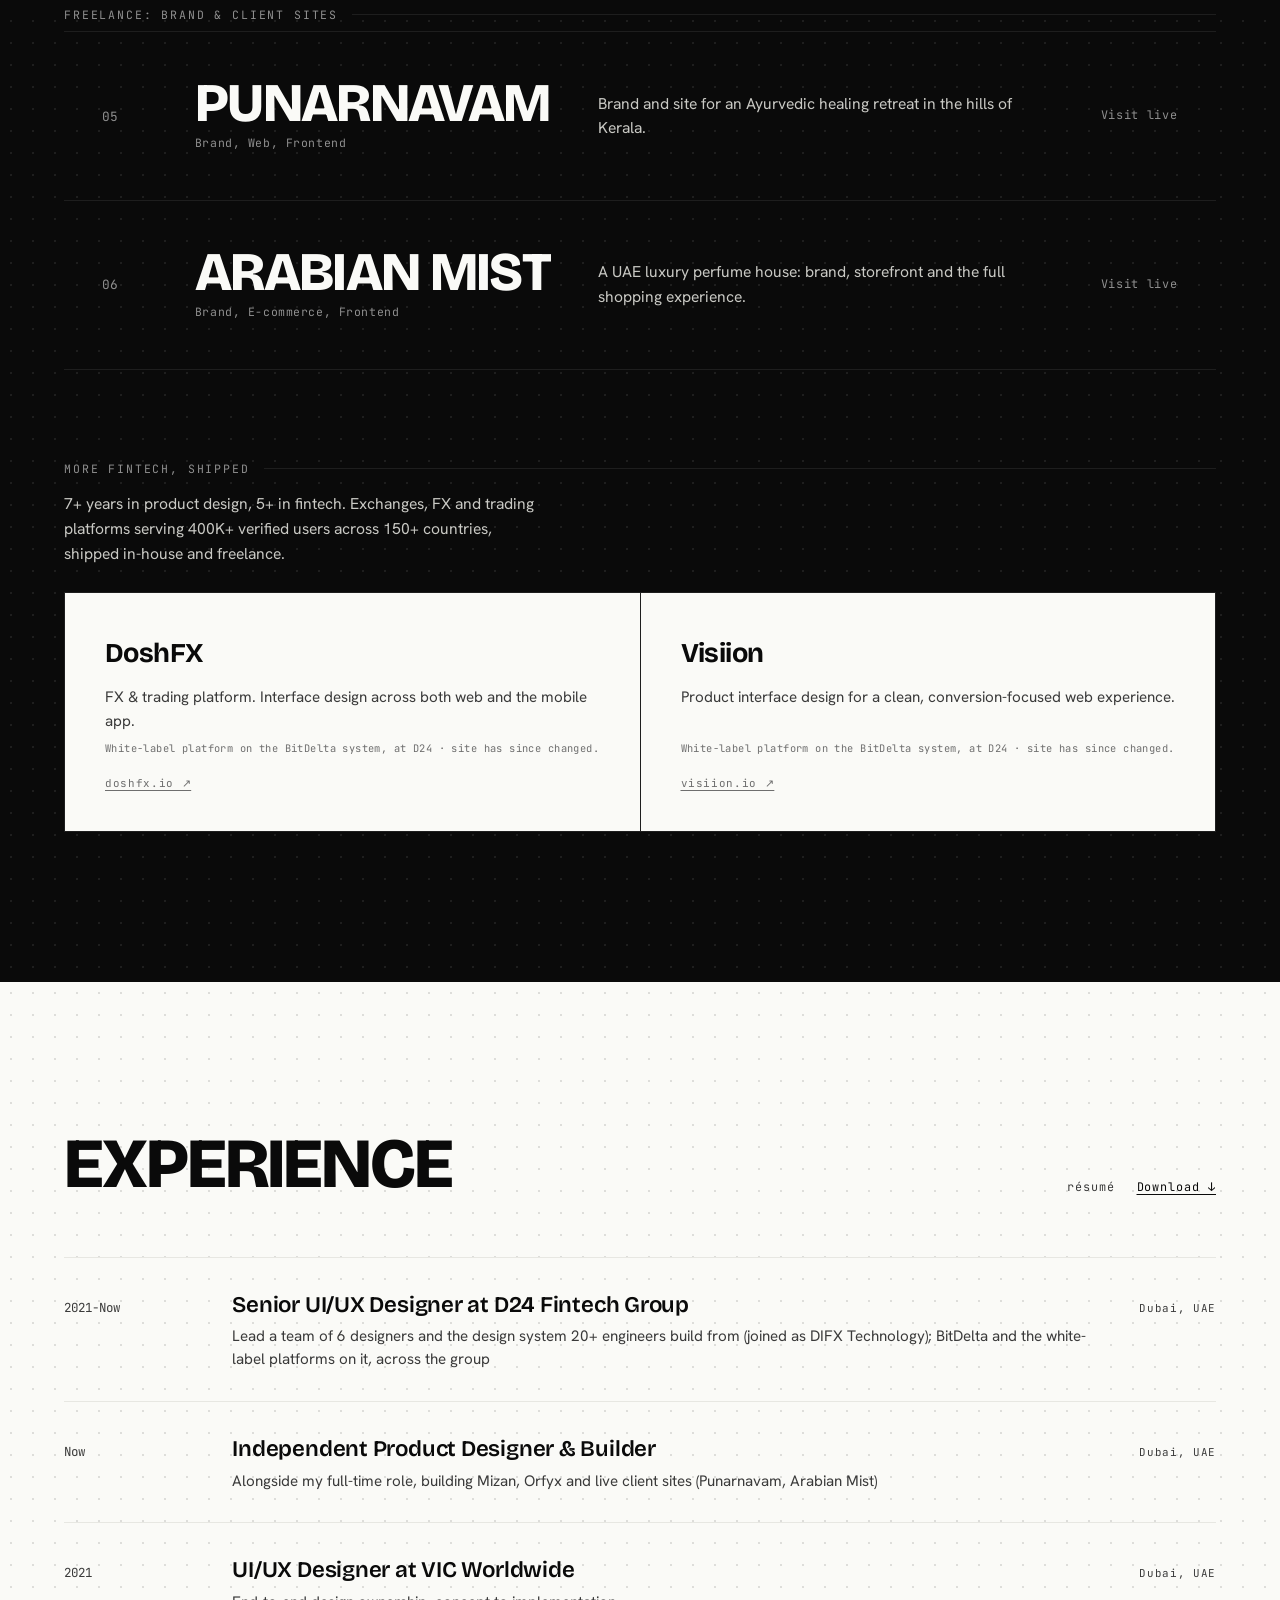
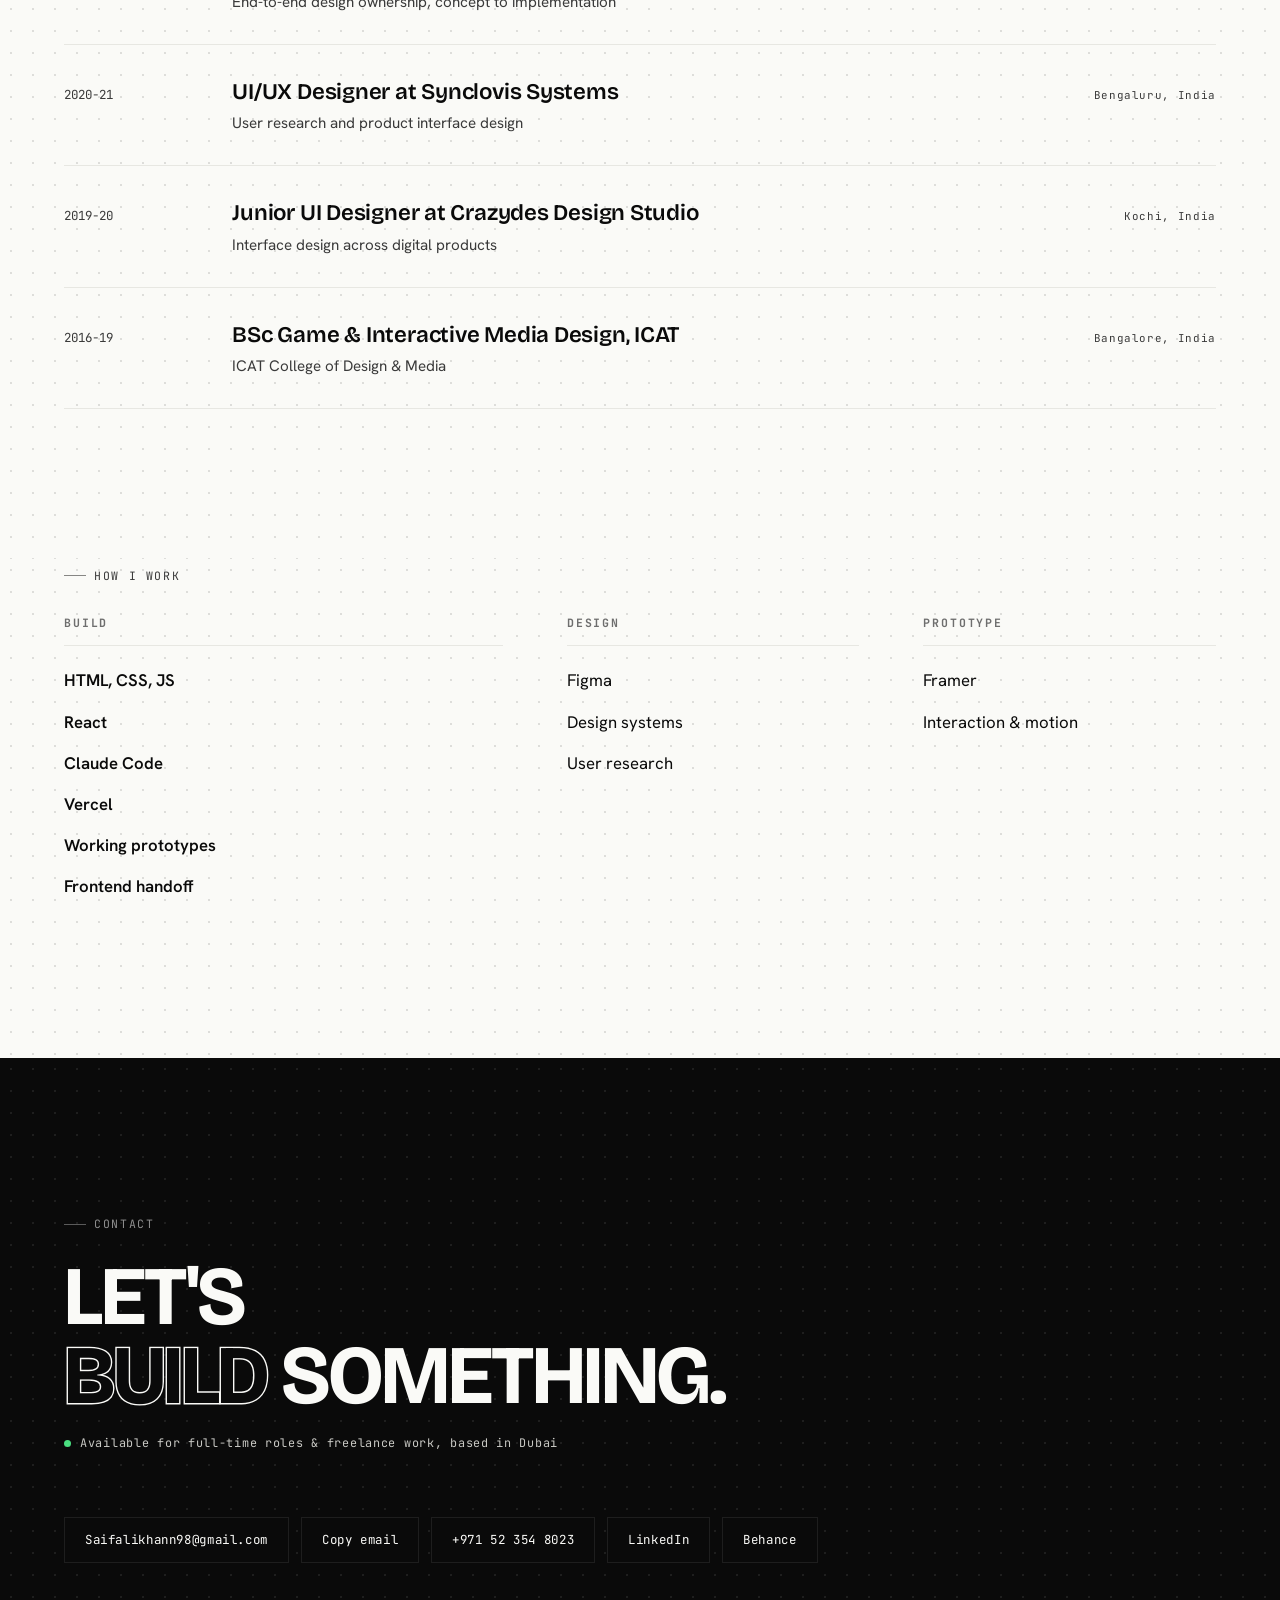
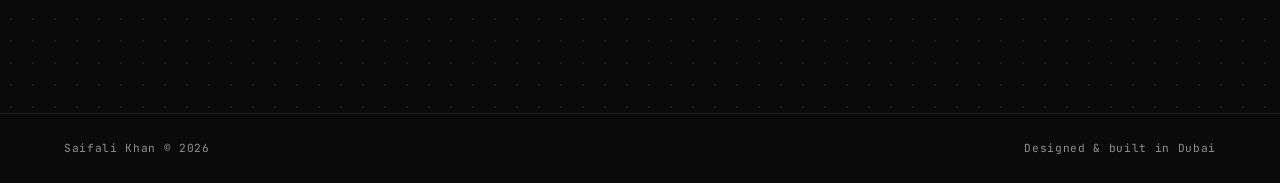
==== commit 3b82a60a: "Hide BrickBrief from the portfolio for now Takes BrickBrief off the work list (the row is kept in a " ====
--- a/index.html
+++ b/index.html
@@ -4,7 +4,7 @@
 <meta charset="UTF-8" />
 <meta name="viewport" content="width=device-width, initial-scale=1.0" />
 <title>Saifali Khan | Product Designer Who Builds</title>
-<meta name="description" content="Saifali Khan is a senior product designer in Dubai who designs products and then builds them. Fintech UI/UX and 0 to 1 products: Mizan, Orfyx, BrickBrief." />
+<meta name="description" content="Saifali Khan is a senior product designer in Dubai who designs products and then builds them. Fintech UI/UX and 0 to 1 products: Mizan and Orfyx." />
 <meta name="theme-color" content="#0A0A0A" />
 <link rel="icon" href="data:image/svg+xml,%3Csvg xmlns='http://www.w3.org/2000/svg' viewBox='0 0 100 100'%3E%3Crect width='100' height='100' rx='22' fill='%230A0A0A'/%3E%3Ctext x='50' y='54' font-family='Arial,Helvetica,sans-serif' font-size='46' font-weight='800' fill='%23FAFAF7' text-anchor='middle' dominant-baseline='middle'%3ESK%3C/text%3E%3C/svg%3E" />
 <!-- Open Graph / social sharing -->
@@ -13,7 +13,7 @@
 <link rel="canonical" href="https://saifalikhan.vercel.app/" />
 <meta property="og:site_name" content="Saifali Khan" />
 <meta property="og:title" content="Saifali Khan | Product Designer Who Builds" />
-<meta property="og:description" content="Senior product designer in Dubai who designs products and then builds them. Fintech UI/UX and 0 to 1 products: Mizan, Orfyx, BrickBrief." />
+<meta property="og:description" content="Senior product designer in Dubai who designs products and then builds them. Fintech UI/UX and 0 to 1 products: Mizan and Orfyx." />
 <meta property="og:image" content="https://saifalikhan.vercel.app/og.png" />
 <meta property="og:image:width" content="1200" />
 <meta property="og:image:height" content="630" />
@@ -22,7 +22,11 @@
 <meta name="twitter:title" content="Saifali Khan | Product Designer Who Builds" />
 <meta name="twitter:description" content="Designs it. Then builds it. Fintech UI/UX and 0 to 1 products from Dubai." />
 <meta name="twitter:image" content="https://saifalikhan.vercel.app/og.png" />
-<link rel="preload" href="/assets/fonts/bricolage-grotesque-latin-11f6ab2d.woff2" as="font" type="font/woff2" crossorigin />
+<link rel="preconnect" href="https://fonts.googleapis.com" />
+<link rel="preconnect" href="https://fonts.gstatic.com" crossorigin />
+<link href="https://fonts.googleapis.com/css2?family=Bricolage+Grotesque:opsz,wght@12..96,400;12..96,500;12..96,600;12..96,700;12..96,800&family=Hanken+Grotesk:wght@400;500;600&family=JetBrains+Mono:wght@400;500&display=swap" rel="stylesheet" />
+<!-- the greeting's non-Latin scripts, subset to just the glyphs it types (a few KB) -->
+<link href="https://fonts.googleapis.com/css2?family=Noto+Sans+Arabic:wght@400&amp;family=Noto+Sans+Devanagari:wght@400&amp;family=Noto+Sans+KR:wght@400&amp;family=Noto+Sans+JP:wght@400&amp;text=%D8%A7%D8%A8%D8%AD%D8%B1%D8%B3%D9%84%D9%85%E0%A4%A4%E0%A4%A8%E0%A4%AE%E0%A4%B8%E0%A5%87%E0%A5%8D%E3%81%93%E3%81%A1%E3%81%AB%E3%81%AF%E3%82%93%E4%BD%A0%E5%A5%BD%EB%85%95%EC%84%B8%EC%95%88%EC%9A%94%ED%95%98&amp;display=swap" rel="stylesheet" />
 <link rel="preload" as="image" type="image/webp" imagesrcset="/img/03-saifali-khan-portrait-750.webp 750w, /img/03-saifali-khan-portrait.webp 1145w" imagesizes="(max-width:860px) 100vw, 50vw" fetchpriority="high" />
 <link rel="stylesheet" href="/assets/site.css" />
 <script src="/assets/site.js" defer></script>
@@ -95,7 +99,7 @@
       <h2 class="giant reveal">
         <span class="ln" data-layer="text"><span>Designs it.</span></span>
         <span class="ln" data-layer="text"><span class="thin">Then builds<span class="solid" aria-hidden="true">Then builds</span></span></span>
-        <span class="ln" data-layer="text"><span class="tw" data-words='["it.", "Mizan.", "Orfyx.", "BrickBrief."]' data-hold-first="3600" data-hold="1900"><span class="vh">it.</span><span class="tw-word" aria-hidden="true">it.</span><span class="tw-caret" aria-hidden="true"></span></span></span>
+        <span class="ln" data-layer="text"><span class="tw" data-words='["it.", "Mizan.", "Orfyx."]' data-hold-first="3600" data-hold="1900"><span class="vh">it.</span><span class="tw-word" aria-hidden="true">it.</span><span class="tw-caret" aria-hidden="true"></span></span></span>
       </h2>
       <p class="manifesto-sub reveal" data-layer="text">
         Most designers hand off a prototype and wait. I keep going until it's
@@ -197,7 +201,7 @@
             <span class="num">01</span>
             <span><h3>Mizan</h3><span class="meta">Concept, Design, Frontend</span></span>
             <span class="blurb">Fair-price transparency for the UAE, showing what's advertised vs. what residents actually pay.</span>
-            <span class="go">Case study <a class="golive" href="https://www.mizan-price.com/" target="_blank" rel="noopener">Live ↗</a></span>
+            <span class="go">Case study <a class="golive" href="https://www.mizan-price.com/" target="_blank" rel="noopener">Live</a></span>
             <span class="wthumb"><picture><source type="image/webp" srcset="/img/09-mizan-services-checker-advertised-vs-paid-750.webp"><img src="/img/09-mizan-services-checker-advertised-vs-paid.jpg" alt="" loading="lazy" decoding="async" width="1500" height="772"></picture></span>
           </span>
         </div>
@@ -208,10 +212,12 @@
             <span class="num">02</span>
             <span><h3>Orfyx</h3><span class="meta">Product, Mobile, Frontend</span></span>
             <span class="blurb">A premium fitness-pass platform for the UAE & India. Find a verified gym, get a QR pass, walk straight in.</span>
-            <span class="go">Case study <a class="golive" href="https://www.orfyx.com/" target="_blank" rel="noopener">Live ↗</a></span>
+            <span class="go">Case study <a class="golive" href="https://www.orfyx.com/" target="_blank" rel="noopener">Live</a></span>
             <span class="wthumb"><picture><source type="image/webp" srcset="/img/05-orfyx-home-find-a-verified-gym-request-a-pas-750.webp"><img src="/img/05-orfyx-home-find-a-verified-gym-request-a-pas.jpg" alt="" loading="lazy" decoding="async" width="1500" height="772"></picture></span>
           </span>
         </div>
+        <!-- BrickBrief is hidden for now. To bring it back: unwrap this template, renumber the rows, and undo the matching changes in .vercelignore, sitemap.xml, 404.html, work/orfyx.html and work/bitdelta.html -->
+        <template id="hidden-brickbrief">
         <div class="wrow reveal" data-peek="/img/13-brickbrief-landing-send-the-report-750.webp">
           <span class="fill"></span>
           <a class="rowlink" href="/work/brickbrief" aria-label="BrickBrief case study"></a>
@@ -219,29 +225,31 @@
             <span class="num">03</span>
             <span><h3>BrickBrief</h3><span class="meta">Product, Data, Web</span></span>
             <span class="blurb">Branded Dubai real-estate market reports for agents, with prices, volumes, rents and yields for every area and building, on Dubai Land Department open data.</span>
-            <span class="go">Case study <a class="golive" href="https://brickbrief.net" target="_blank" rel="noopener">Live ↗</a></span>
+            <span class="go">Case study <a class="golive" href="https://brickbrief.net" target="_blank" rel="noopener">Live</a></span>
             <span class="wthumb"><picture><source type="image/webp" srcset="/img/13-brickbrief-landing-send-the-report-750.webp"><img src="/img/13-brickbrief-landing-send-the-report.jpg" alt="" loading="lazy" decoding="async" width="1500" height="772"></picture></span>
           </span>
         </div>
+        </template>
       </div>
 
       <p class="grouplbl reveal" data-layer="text" style="margin-top:clamp(44px,6vw,70px)">Fintech product design, in-house</p>
       <div class="work-list">
+        <!-- TODO(saif): per-product years if you want them shown -->
         <div class="wrow reveal" data-peek="/img/16-bitdelta-web-home-750.webp">
           <span class="fill"></span>
           <a class="rowlink" href="/work/bitdelta" aria-label="BitDelta case study"></a>
           <span class="inner">
-            <span class="num">04</span>
+            <span class="num">03</span>
             <span><h3>BitDelta</h3><span class="meta">Fintech, Mobile, Design system</span></span>
             <span class="blurb">BitDelta, BitDelta Pro and BitDelta India: three trading products on one design system, across web and mobile.</span>
-            <span class="go">Case study <a class="golive" href="https://bitdelta.com/en" target="_blank" rel="noopener">Live ↗</a></span>
+            <span class="go">Case study <a class="golive" href="https://bitdelta.com/en" target="_blank" rel="noopener">Live</a></span>
             <span class="wthumb"><picture><source type="image/webp" srcset="/img/16-bitdelta-web-home-750.webp"><img src="/img/16-bitdelta-web-home.jpg" alt="" loading="lazy" decoding="async" width="1500" height="740"></picture></span>
           </span>
         </div>
         <a class="wrow reveal" href="https://ofza.com/en" target="_blank" rel="noopener">
           <span class="fill"></span>
           <span class="inner">
-            <span class="num">05</span>
+            <span class="num">04</span>
             <span><h3>OFZA</h3><span class="meta">Fintech, Dashboards, Web</span></span>
             <span class="blurb">White-label trading platform on the BitDelta system, with dashboards, market views and data-dense screens. Site has since changed.</span>
             <span class="go">Visit live</span>
@@ -254,7 +262,7 @@
         <a class="wrow reveal" href="https://www.punarnavamayur.com/" target="_blank" rel="noopener">
           <span class="fill"></span>
           <span class="inner">
-            <span class="num">06</span>
+            <span class="num">05</span>
             <span><h3>Punarnavam</h3><span class="meta">Brand, Web, Frontend</span></span>
             <span class="blurb">Brand and site for an Ayurvedic healing retreat in the hills of Kerala.</span>
             <span class="go">Visit live</span>
@@ -263,7 +271,7 @@
         <a class="wrow reveal" href="https://www.arabianmistperfumes.com/" target="_blank" rel="noopener">
           <span class="fill"></span>
           <span class="inner">
-            <span class="num">07</span>
+            <span class="num">06</span>
             <span><h3>Arabian Mist</h3><span class="meta">Brand, E-commerce, Frontend</span></span>
             <span class="blurb">A UAE luxury perfume house: brand, storefront and the full shopping experience.</span>
             <span class="go">Visit live</span>
@@ -306,7 +314,7 @@
         <div class="xrow reveal" style="border-color:var(--g-100)" data-layer>
           <span class="yr" style="color:var(--g-600)">Now</span>
           <div><h3>Independent Product Designer & Builder</h3>
-            <div class="co" style="color:var(--g-600)">Alongside my full-time role, building Mizan, Orfyx, BrickBrief and live client sites (Punarnavam, Arabian Mist)</div></div>
+            <div class="co" style="color:var(--g-600)">Alongside my full-time role, building Mizan, Orfyx and live client sites (Punarnavam, Arabian Mist)</div></div>
           <span class="loc" style="color:var(--g-600)">Dubai, UAE</span>
         </div>
         <div class="xrow reveal" style="border-color:var(--g-100)" data-layer>
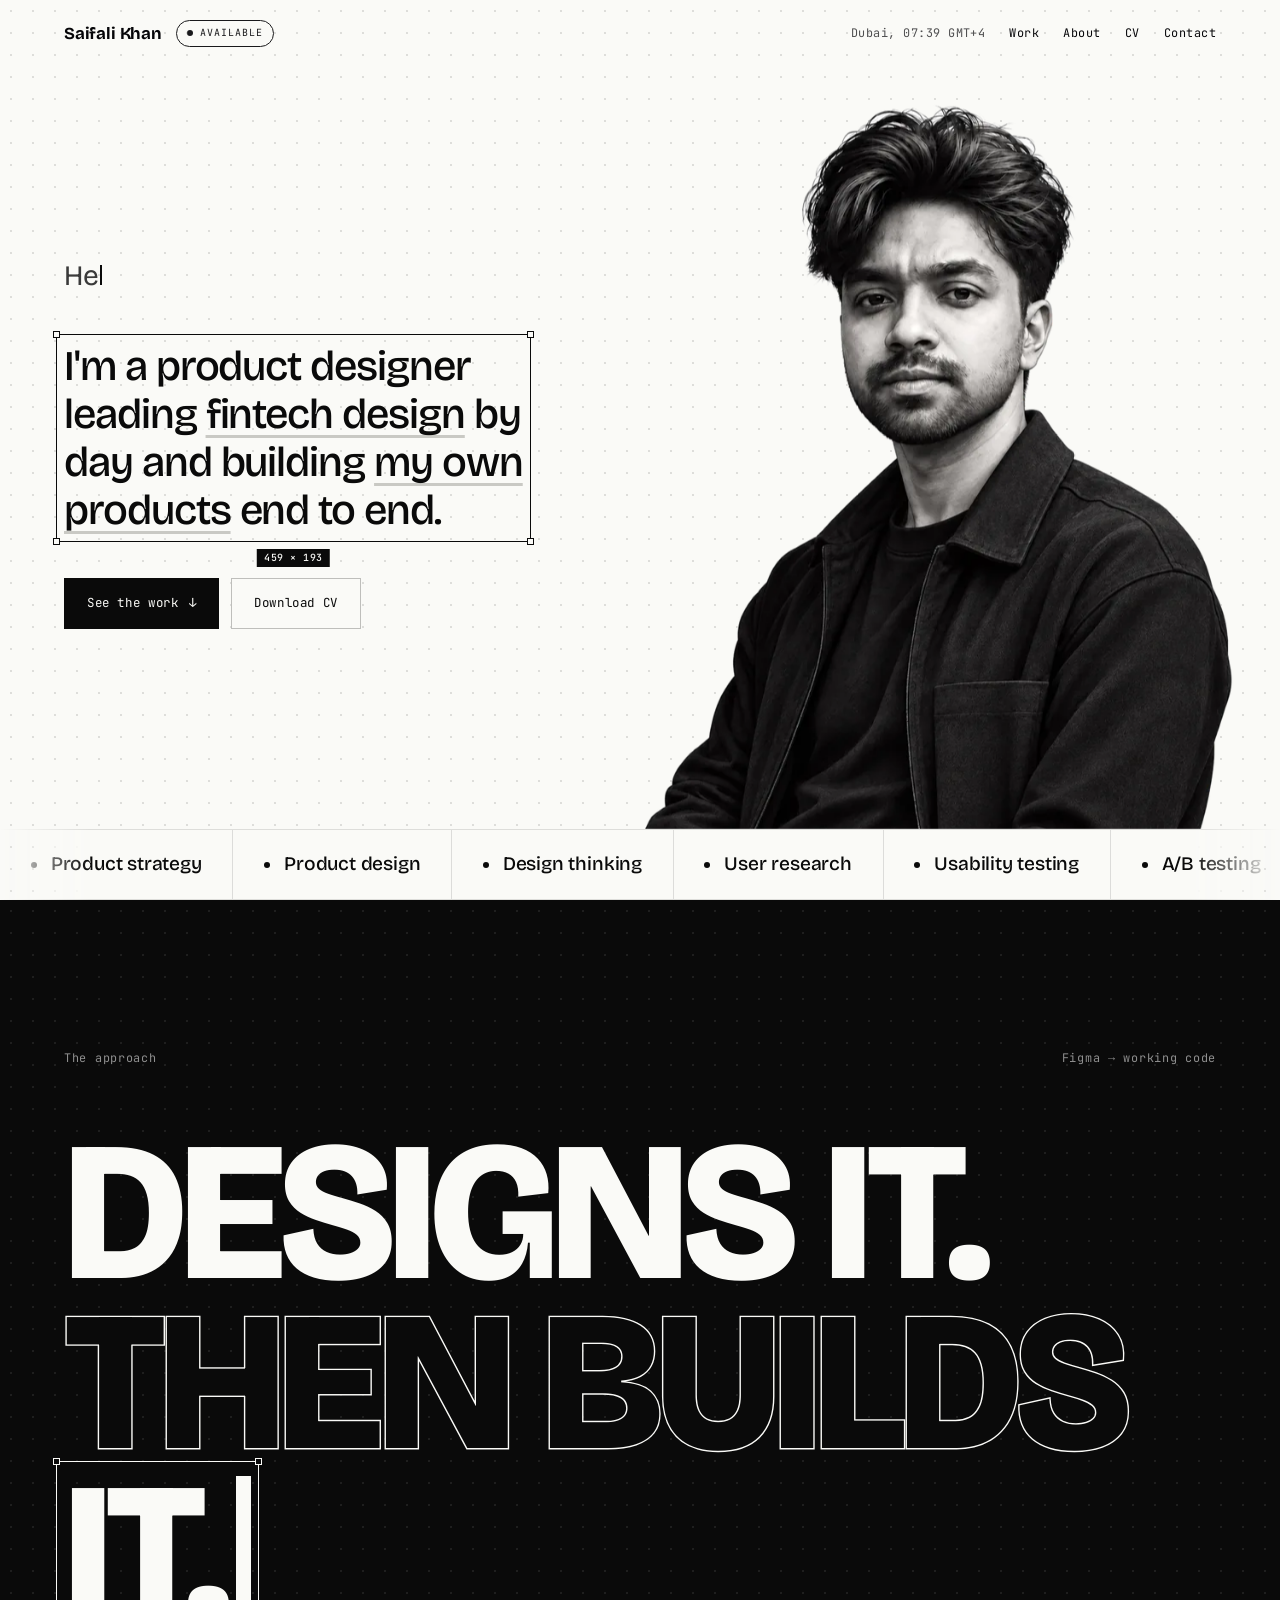
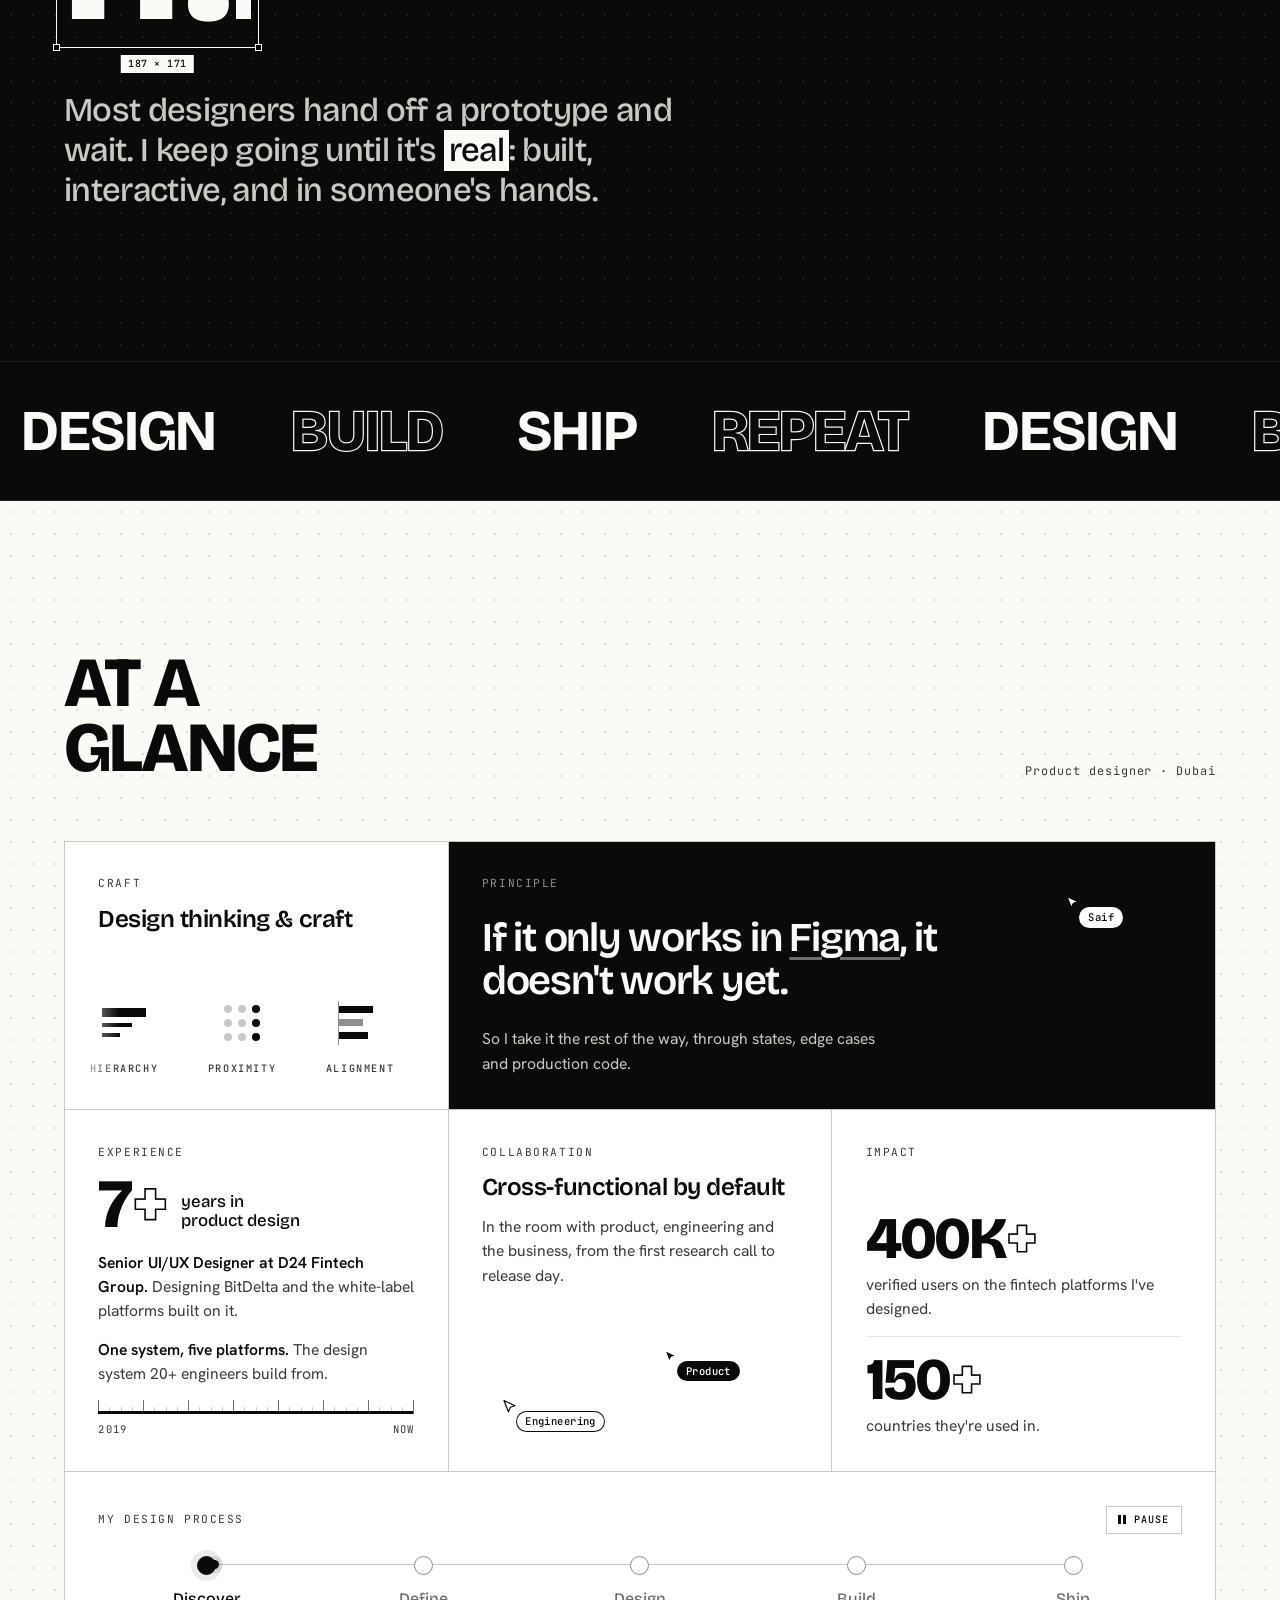
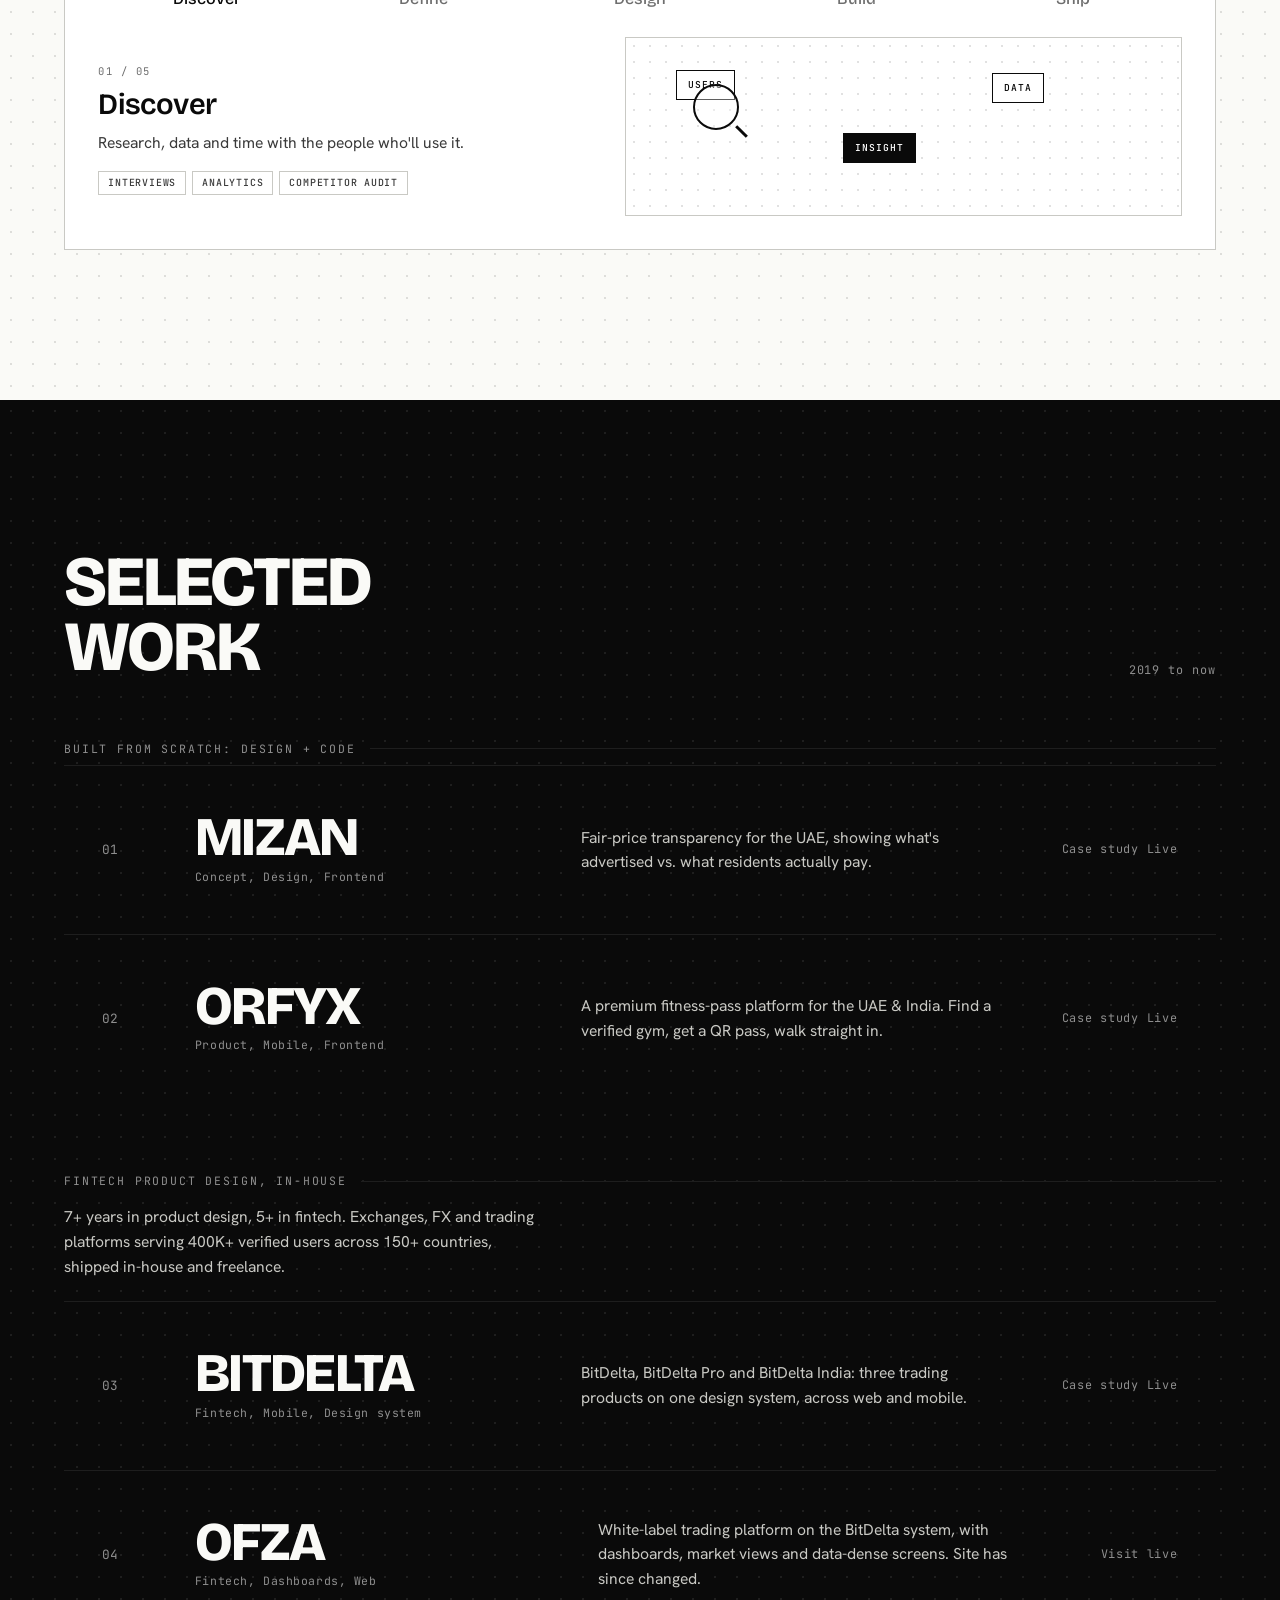
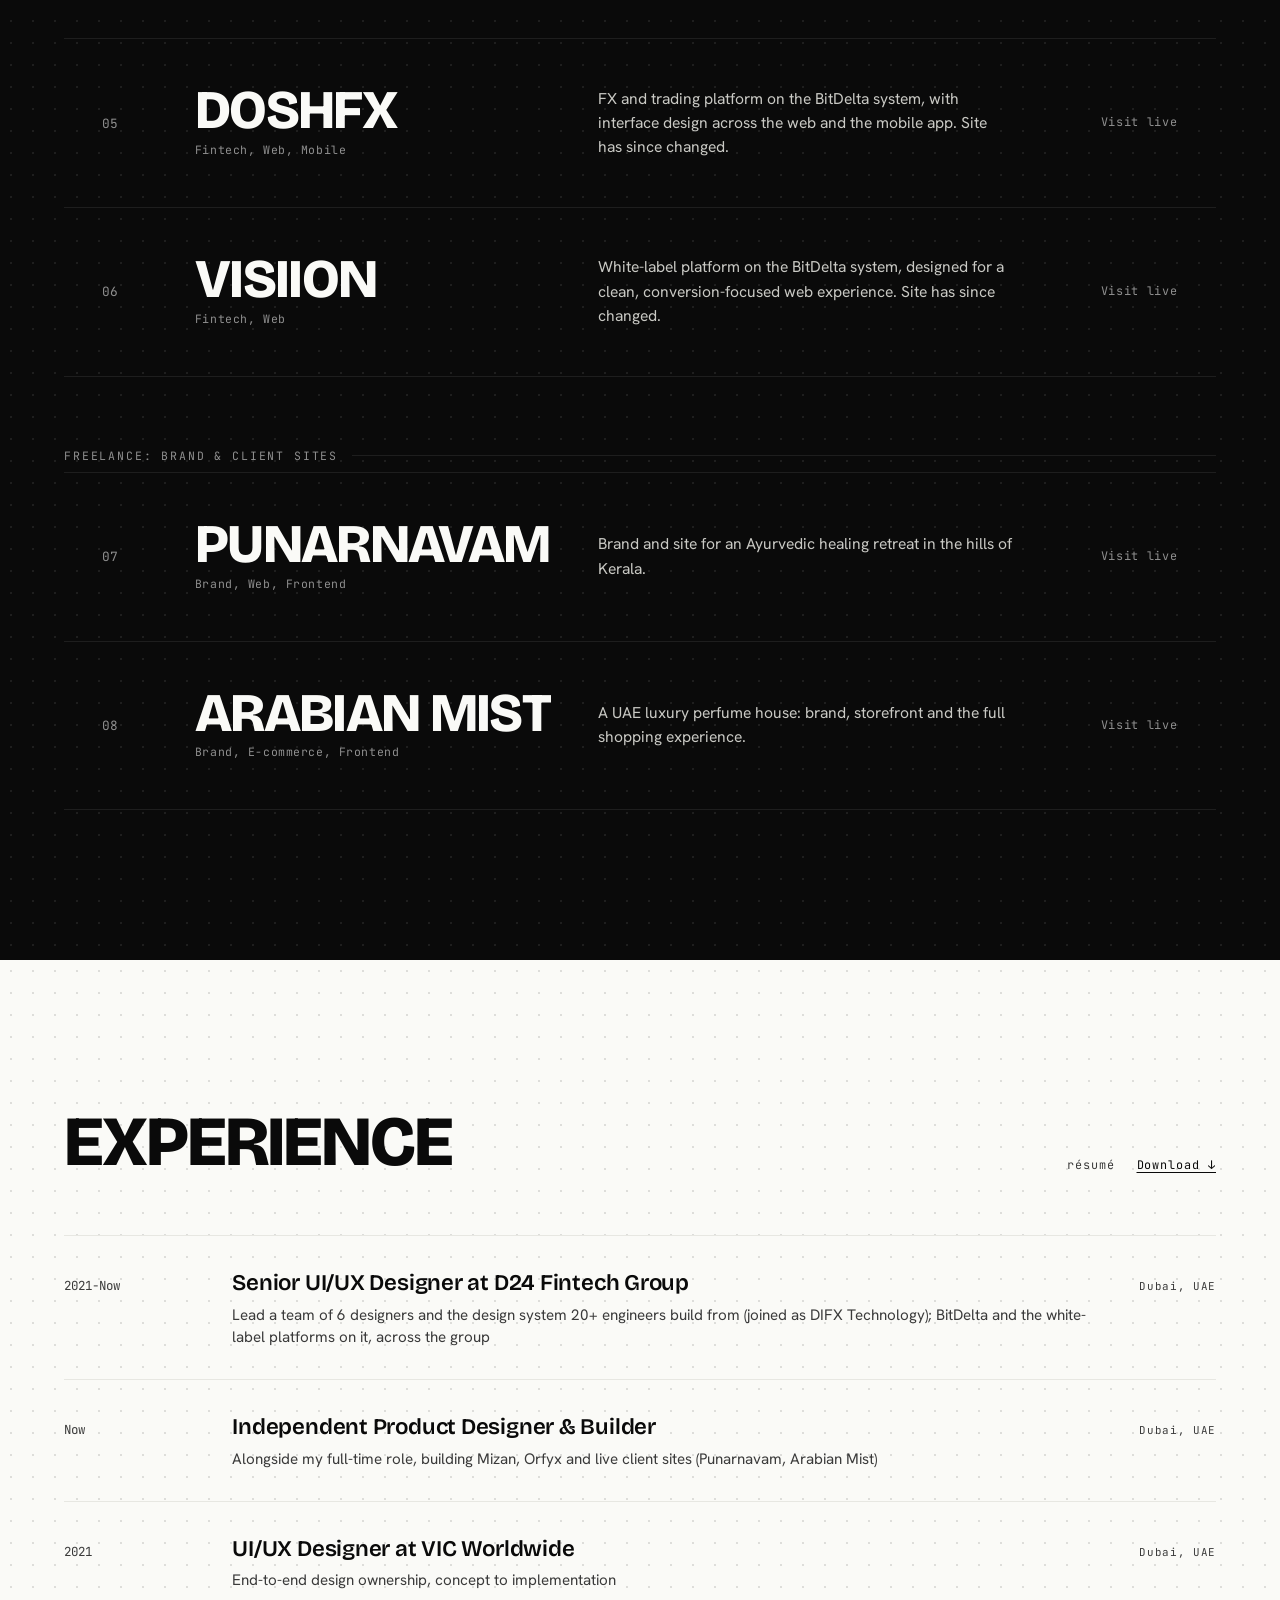
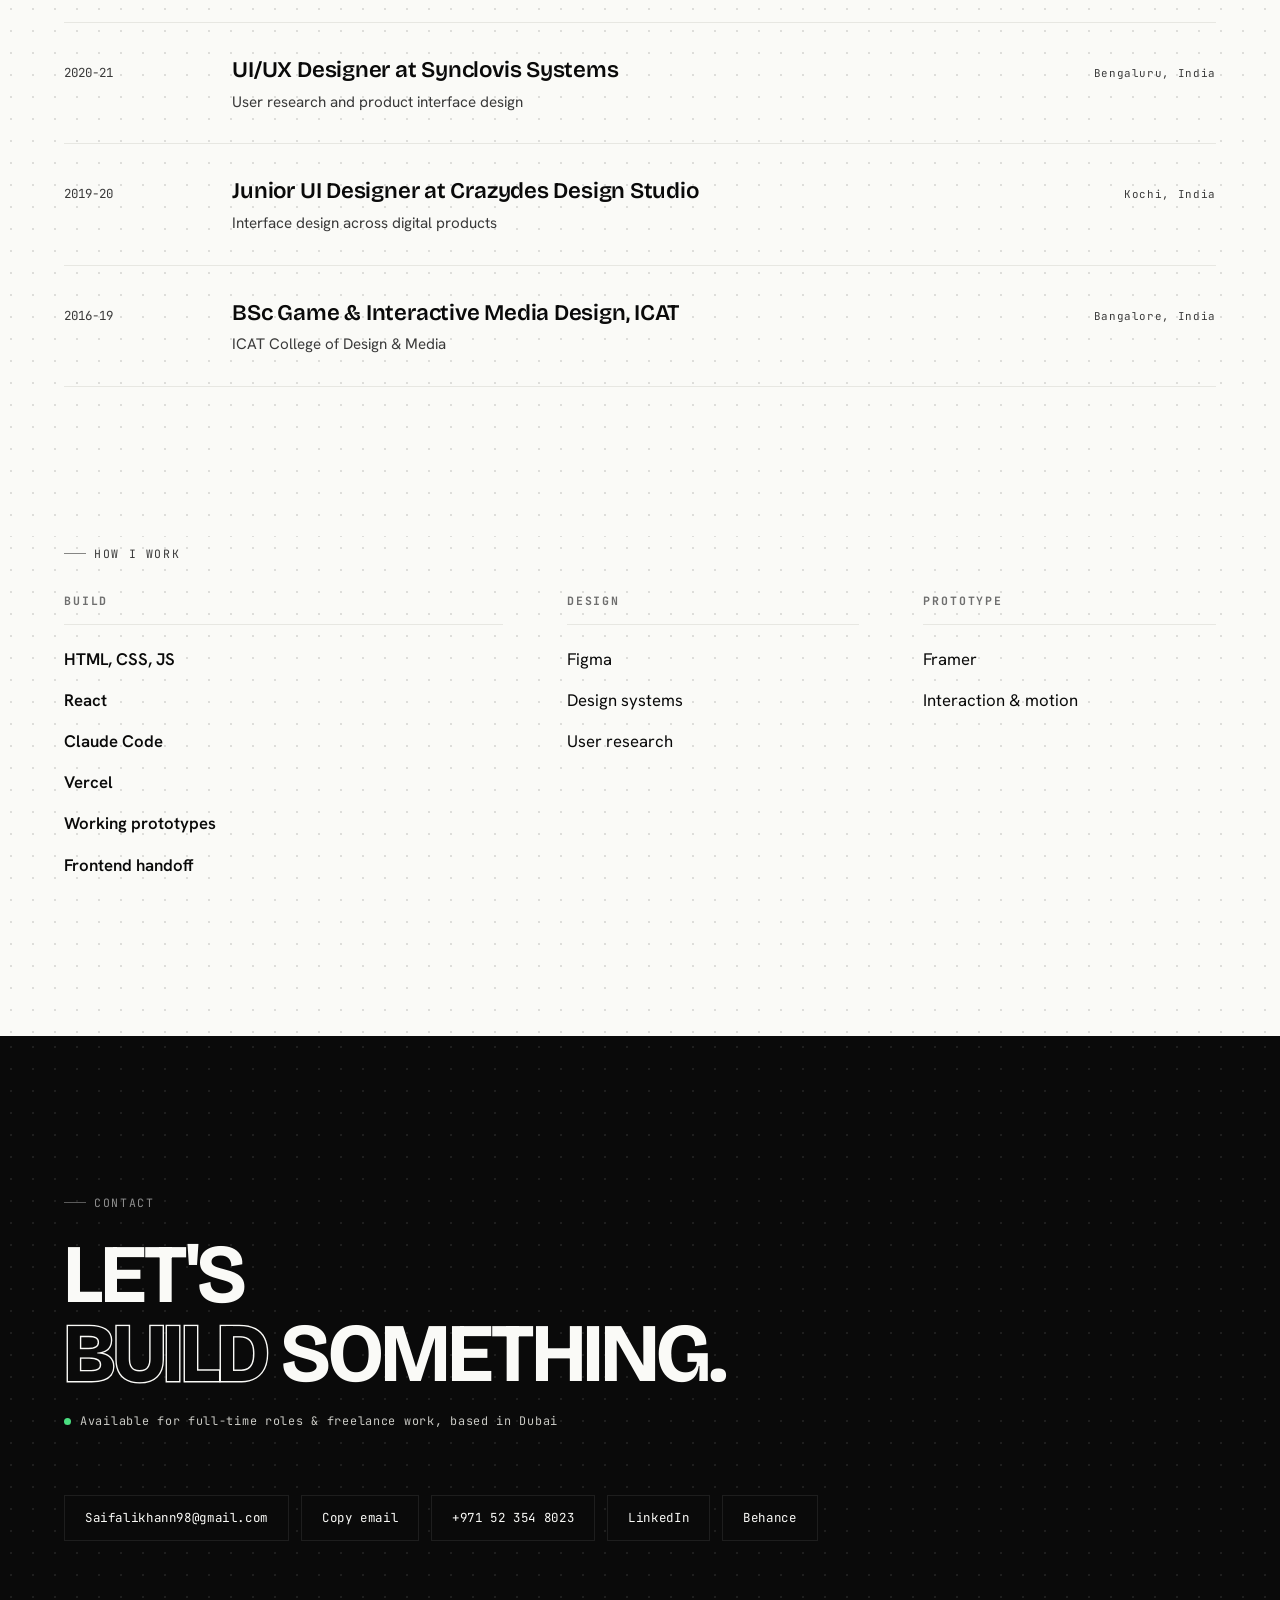
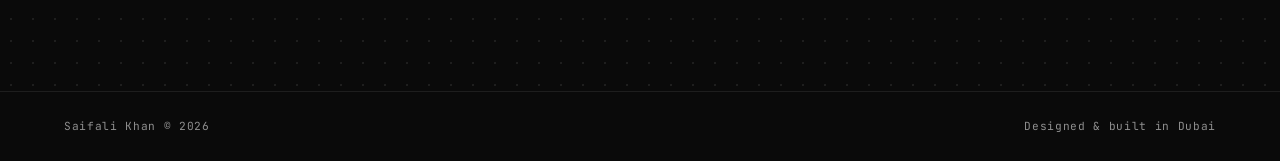
==== commit 723e2ddb: "Add DoshFX and Visiion to the portfolio work list They become rows 05 and 06 in the in-house fintech" ====
--- a/index.html
+++ b/index.html
@@ -233,6 +233,8 @@
       </div>
 
       <p class="grouplbl reveal" data-layer="text" style="margin-top:clamp(44px,6vw,70px)">Fintech product design, in-house</p>
+      <!-- fintech counts from Oct 2021: D24 began Nov 2021, rounded up a month on purpose -->
+      <p class="reveal" data-layer="text" style="font-size:.98rem;line-height:1.6;color:var(--g-200);max-width:54ch;margin:14px 0 22px"><span data-since="2019-03">7</span>+ years in product design, <span data-since="2021-10">5</span>+ in fintech. Exchanges, FX and trading platforms serving 400K+ verified users across 150+ countries, shipped in-house and freelance.</p>
       <div class="work-list">
         <!-- TODO(saif): per-product years if you want them shown -->
         <div class="wrow reveal" data-peek="/img/16-bitdelta-web-home-750.webp">
@@ -255,6 +257,24 @@
             <span class="go">Visit live</span>
           </span>
         </a>
+        <a class="wrow reveal" href="https://doshfx.io/" target="_blank" rel="noopener">
+          <span class="fill"></span>
+          <span class="inner">
+            <span class="num">05</span>
+            <span><h3>DoshFX</h3><span class="meta">Fintech, Web, Mobile</span></span>
+            <span class="blurb">FX and trading platform on the BitDelta system, with interface design across the web and the mobile app. Site has since changed.</span>
+            <span class="go">Visit live</span>
+          </span>
+        </a>
+        <a class="wrow reveal" href="https://visiion.io/en" target="_blank" rel="noopener">
+          <span class="fill"></span>
+          <span class="inner">
+            <span class="num">06</span>
+            <span><h3>Visiion</h3><span class="meta">Fintech, Web</span></span>
+            <span class="blurb">White-label platform on the BitDelta system, designed for a clean, conversion-focused web experience. Site has since changed.</span>
+            <span class="go">Visit live</span>
+          </span>
+        </a>
       </div>
 
       <p class="grouplbl reveal" data-layer="text" style="margin-top:clamp(44px,6vw,70px)">Freelance: brand &amp; client sites</p>
@@ -262,7 +282,7 @@
         <a class="wrow reveal" href="https://www.punarnavamayur.com/" target="_blank" rel="noopener">
           <span class="fill"></span>
           <span class="inner">
-            <span class="num">05</span>
+            <span class="num">07</span>
             <span><h3>Punarnavam</h3><span class="meta">Brand, Web, Frontend</span></span>
             <span class="blurb">Brand and site for an Ayurvedic healing retreat in the hills of Kerala.</span>
             <span class="go">Visit live</span>
@@ -271,30 +291,12 @@
         <a class="wrow reveal" href="https://www.arabianmistperfumes.com/" target="_blank" rel="noopener">
           <span class="fill"></span>
           <span class="inner">
-            <span class="num">06</span>
+            <span class="num">08</span>
             <span><h3>Arabian Mist</h3><span class="meta">Brand, E-commerce, Frontend</span></span>
             <span class="blurb">A UAE luxury perfume house: brand, storefront and the full shopping experience.</span>
             <span class="go">Visit live</span>
           </span>
         </a>
-      </div>
-
-      <p class="grouplbl reveal" data-layer="text" style="margin-top:clamp(56px,8vw,90px)">More fintech, shipped</p>
-      <!-- fintech counts from Oct 2021: D24 began Nov 2021, rounded up a month on purpose -->
-      <p class="reveal" data-layer="text" style="font-size:.98rem;line-height:1.6;color:var(--g-200);max-width:54ch;margin:14px 0 26px"><span data-since="2019-03">7</span>+ years in product design, <span data-since="2021-10">5</span>+ in fintech. Exchanges, FX and trading platforms serving 400K+ verified users across 150+ countries, shipped in-house and freelance.</p>
-      <div class="pgrid">
-        <div class="pcard reveal" data-layer>
-          <span class="pt"><h4>DoshFX</h4></span>
-          <p>FX & trading platform. Interface design across both web and the mobile app.</p>
-          <span class="note">White-label platform on the BitDelta system, at D24 · site has since changed.</span>
-          <a class="u" href="https://doshfx.io/" target="_blank" rel="noopener">doshfx.io ↗</a>
-        </div>
-        <div class="pcard reveal" data-layer>
-          <span class="pt"><h4>Visiion</h4></span>
-          <p>Product interface design for a clean, conversion-focused web experience.</p>
-          <span class="note">White-label platform on the BitDelta system, at D24 · site has since changed.</span>
-          <a class="u" href="https://visiion.io/en" target="_blank" rel="noopener">visiion.io ↗</a>
-        </div>
       </div>
     </div>
   </section>
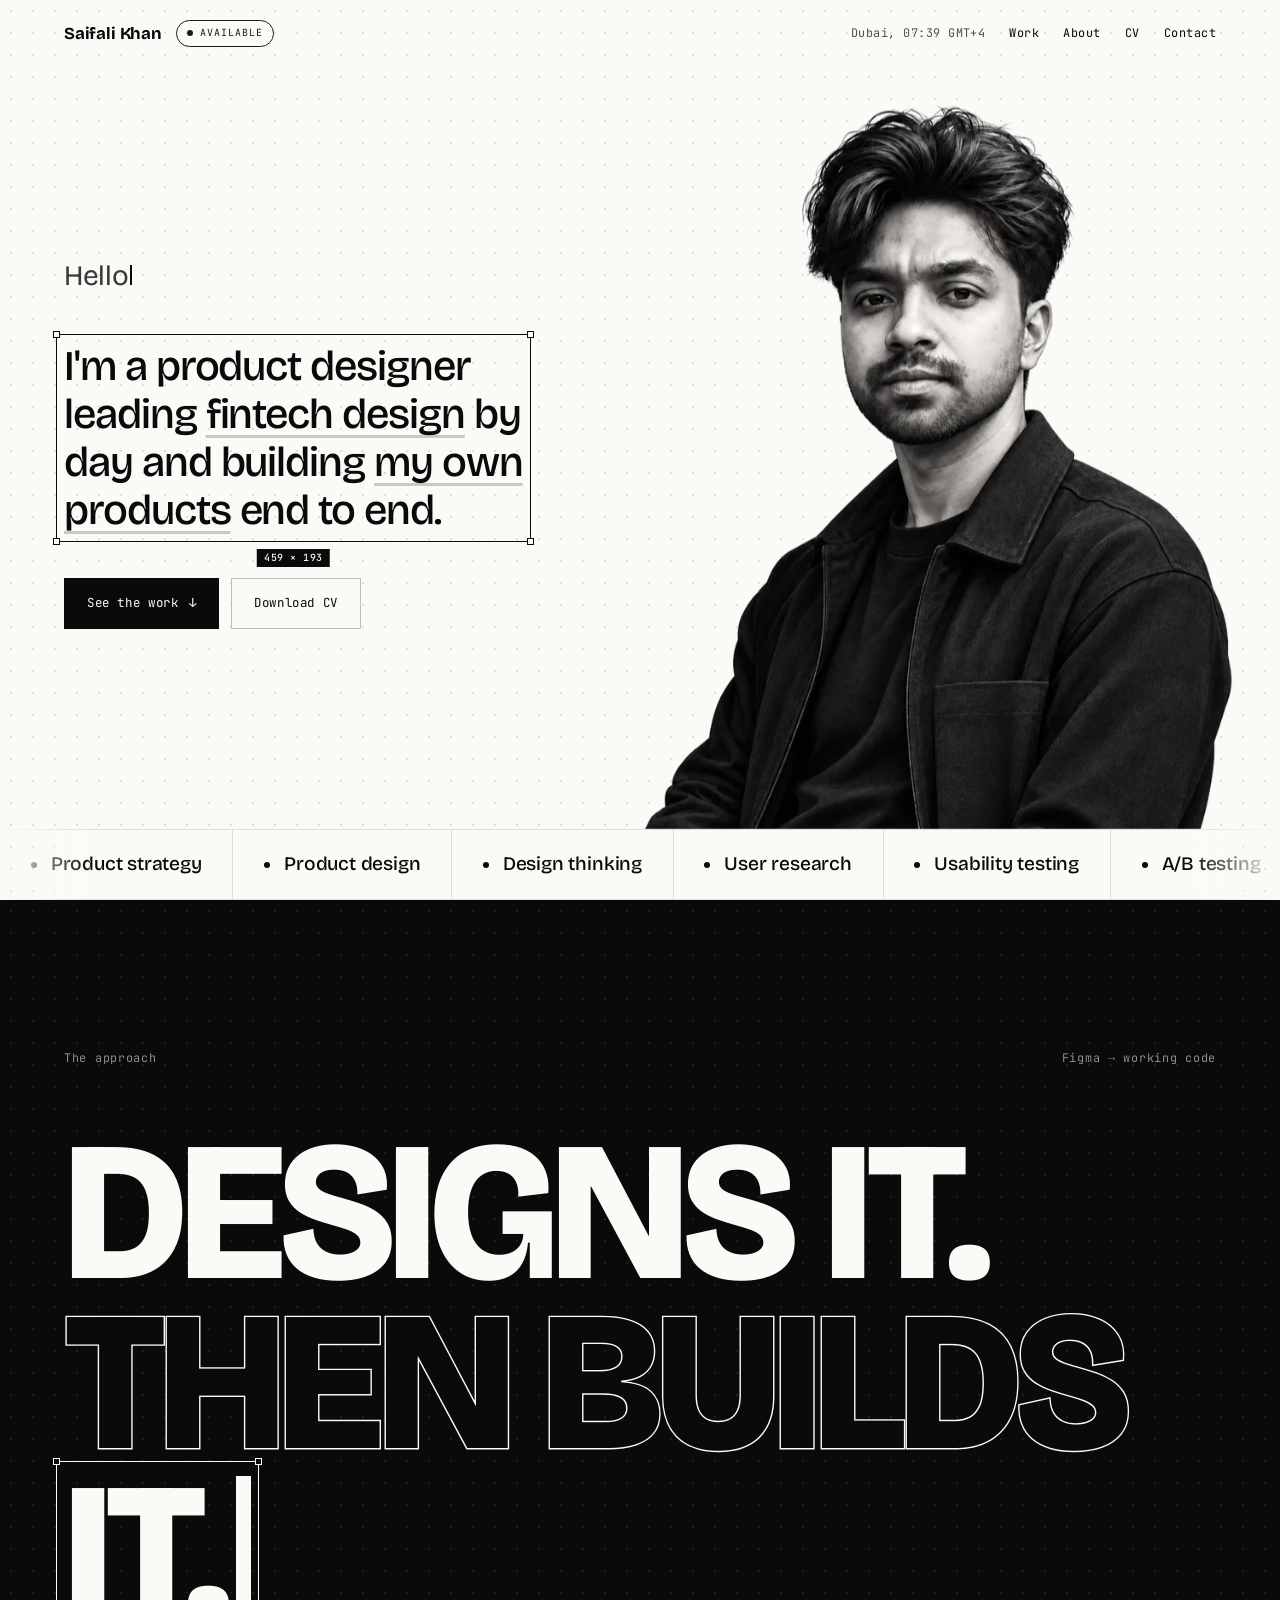
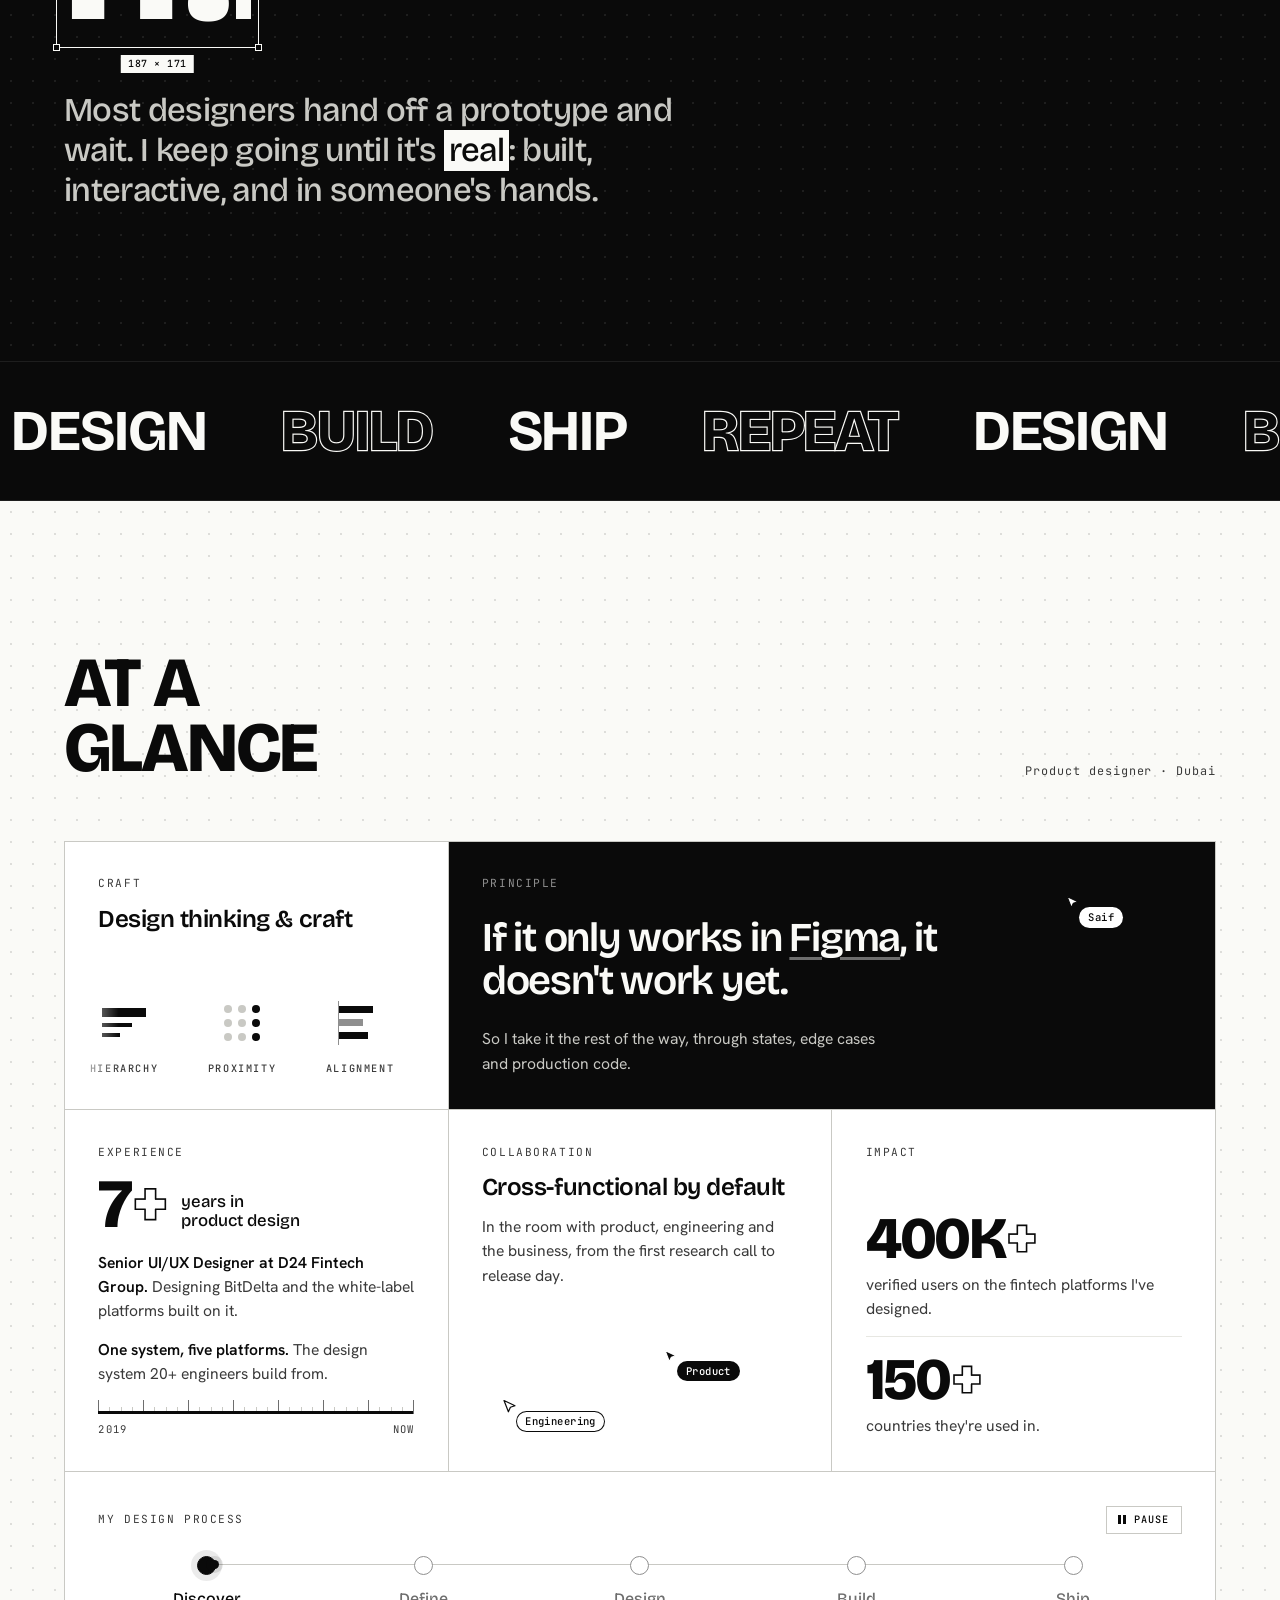
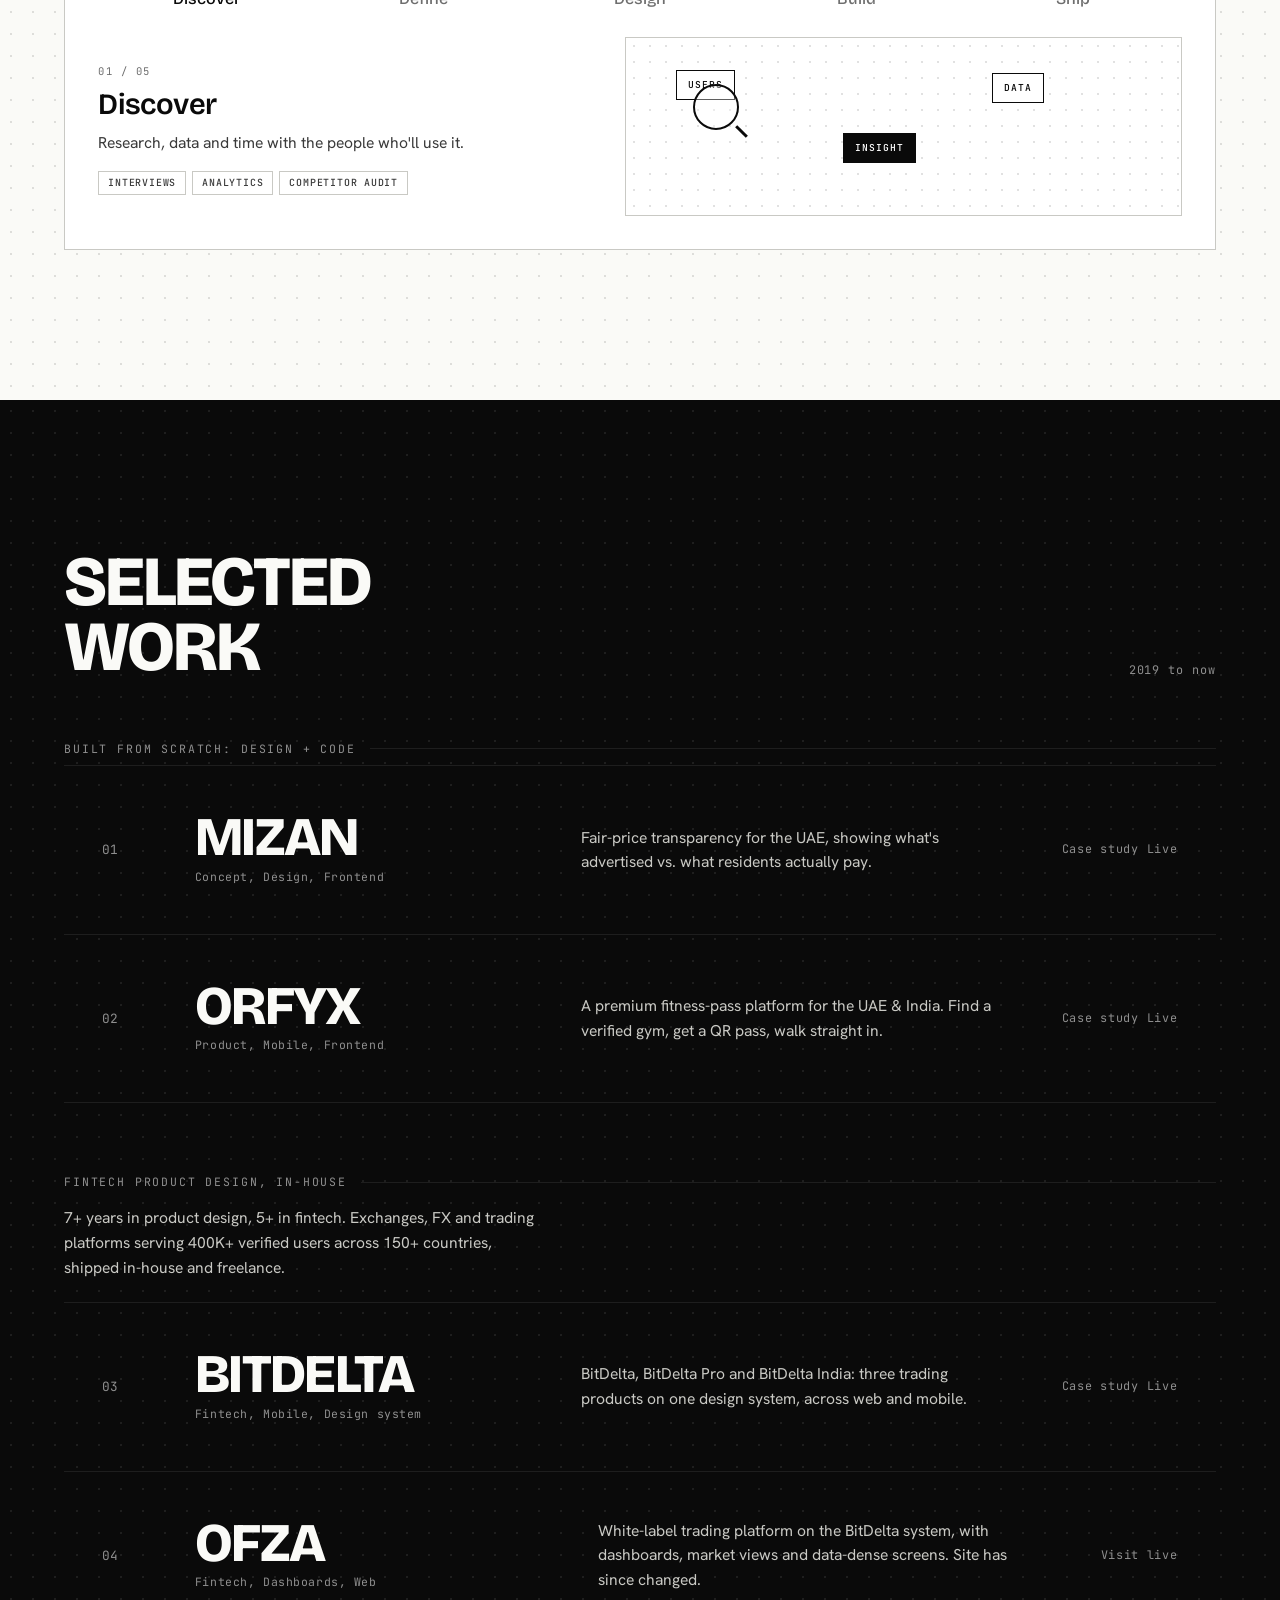
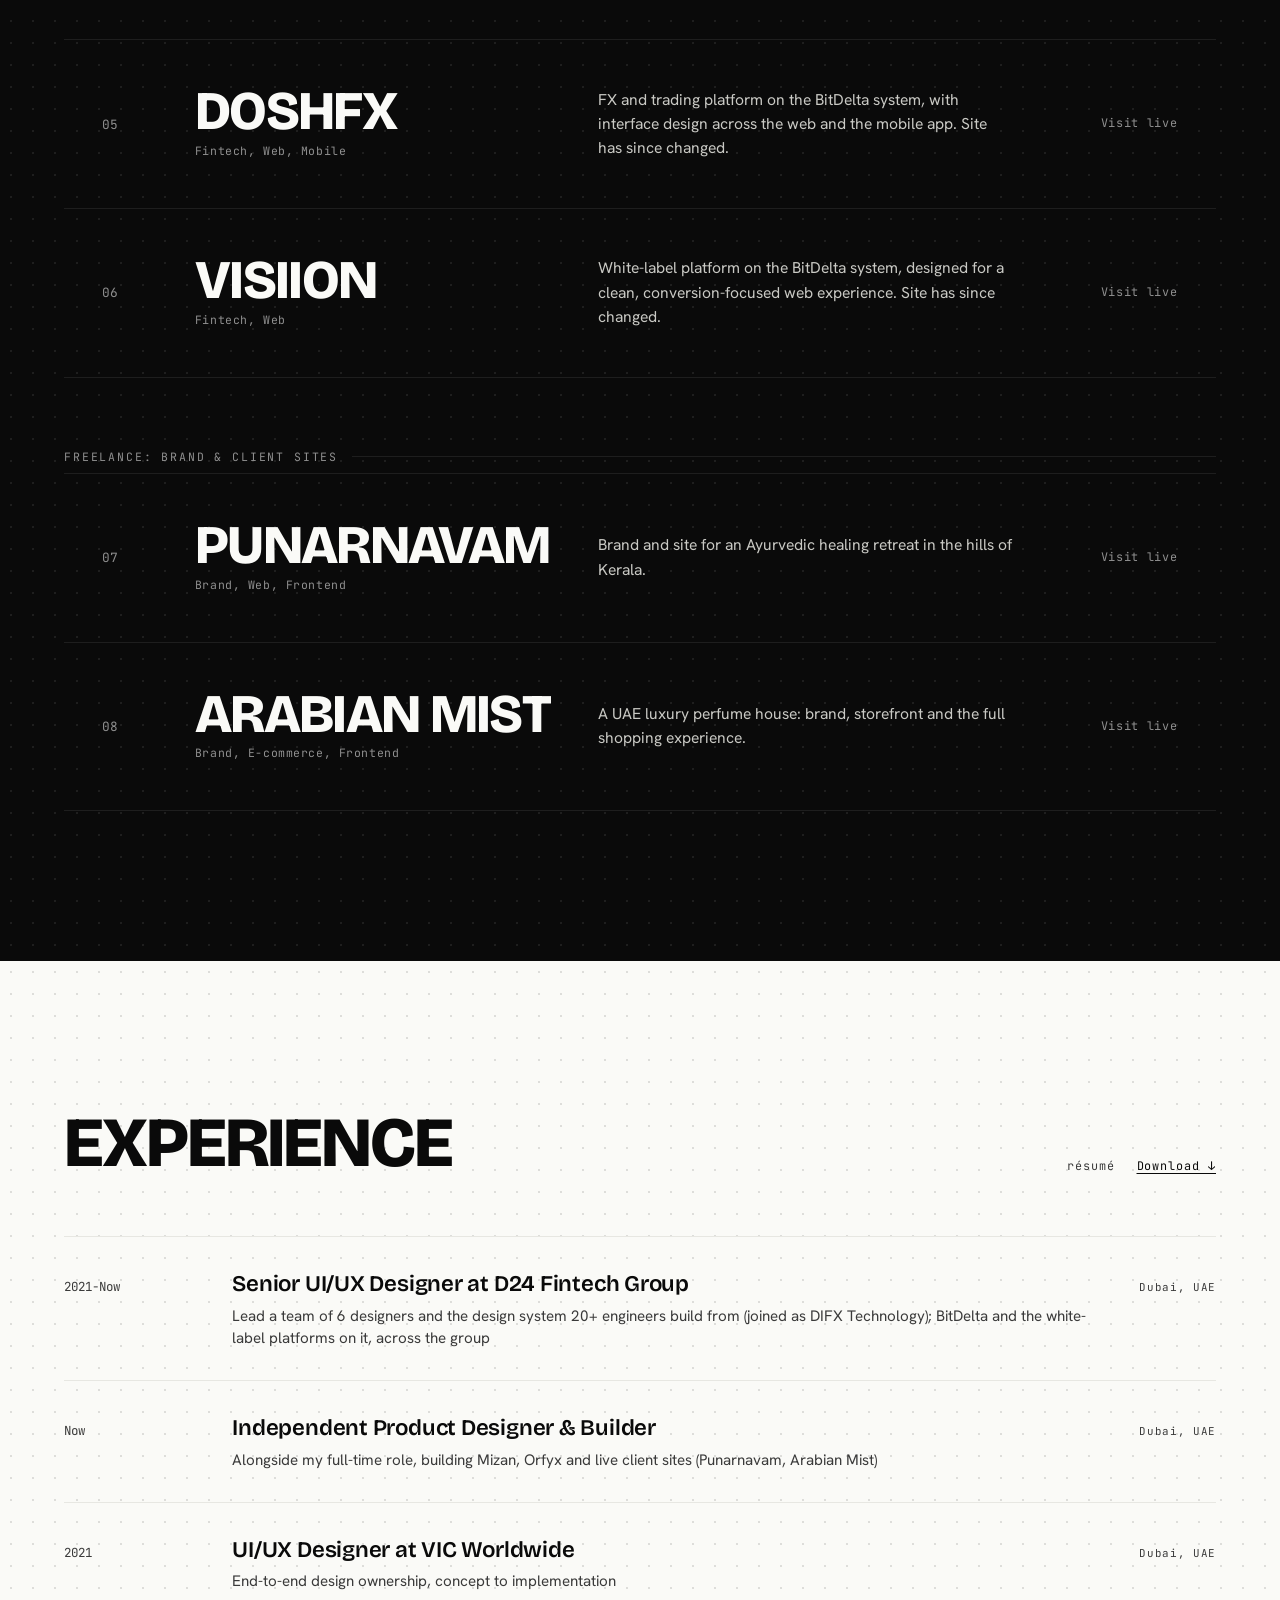
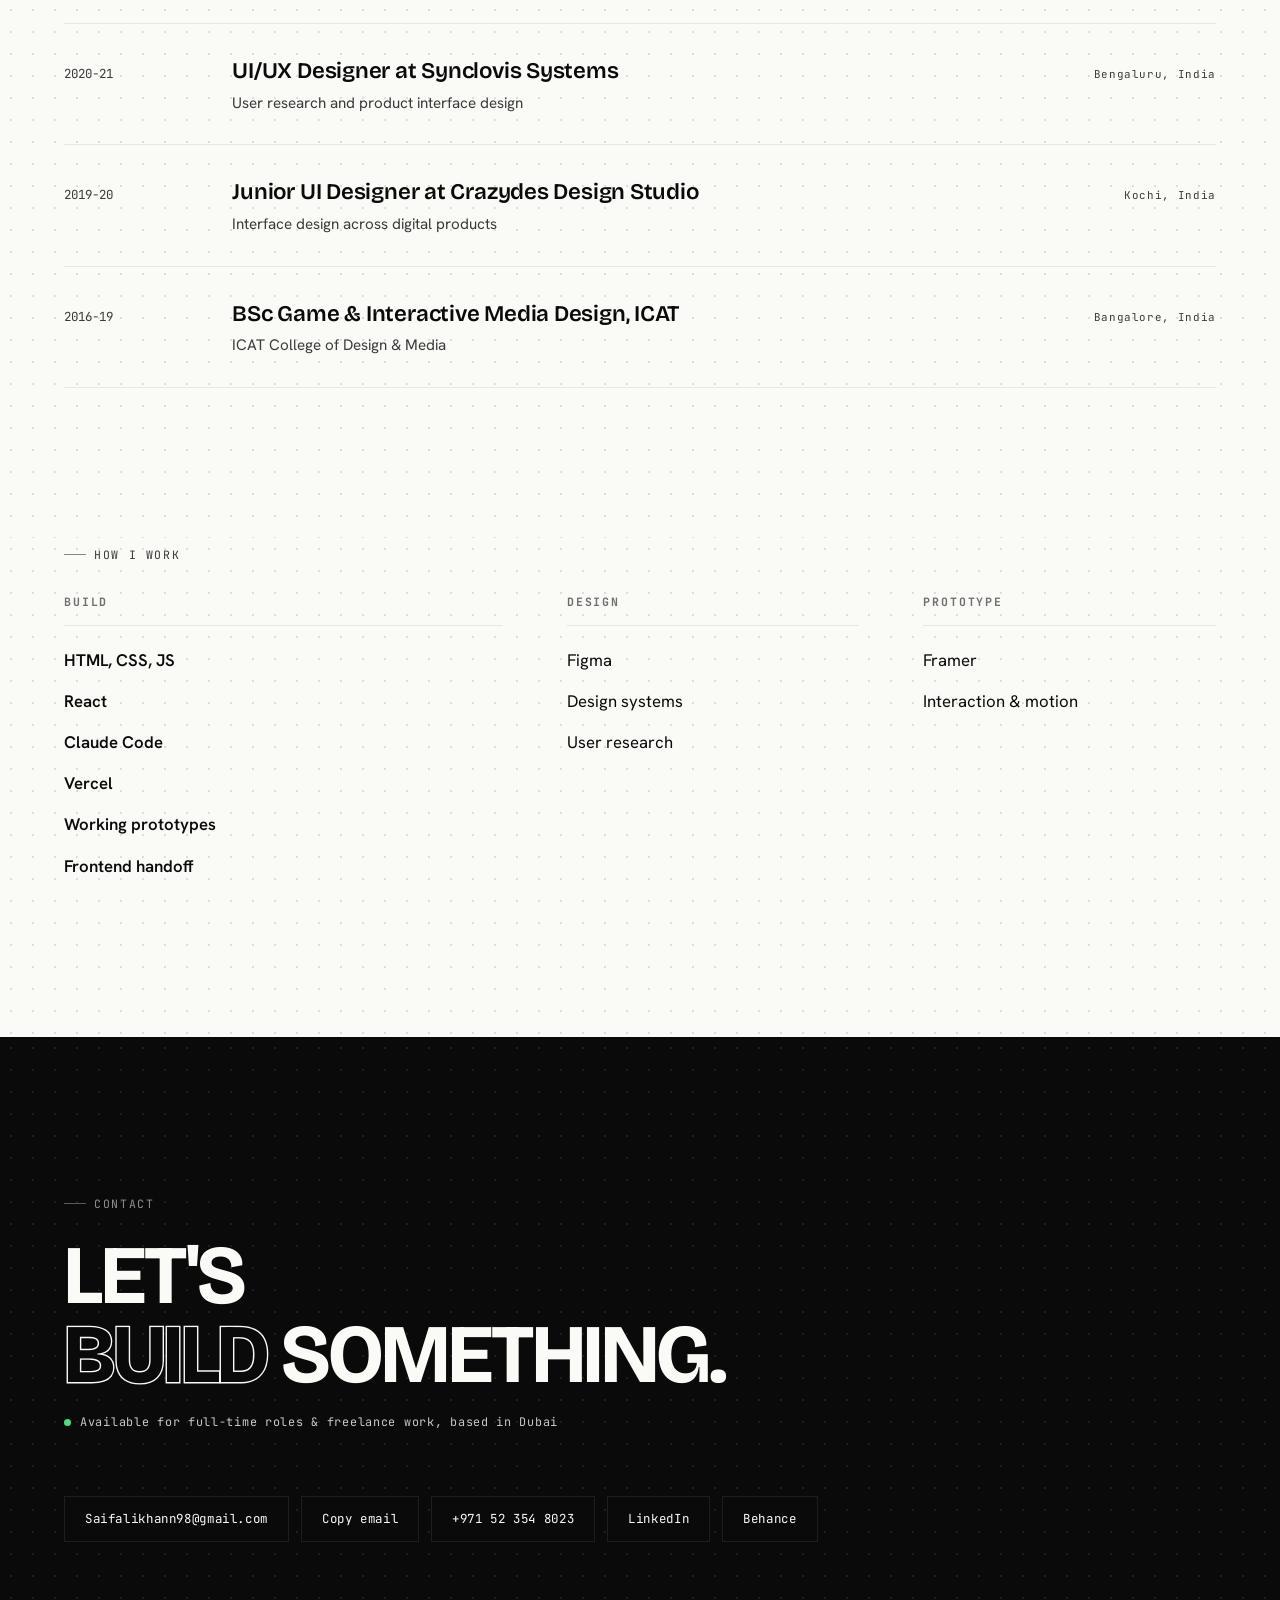
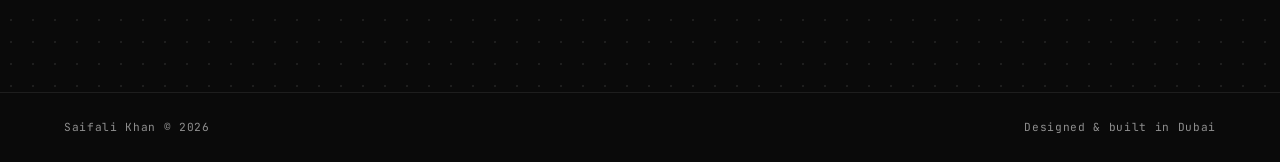
==== commit 7f2ac083: "Take the hidden BrickBrief row out of the page source The row was kept in a <template>. Browsers don" ====
--- a/index.html
+++ b/index.html
@@ -216,20 +216,6 @@
             <span class="wthumb"><picture><source type="image/webp" srcset="/img/05-orfyx-home-find-a-verified-gym-request-a-pas-750.webp"><img src="/img/05-orfyx-home-find-a-verified-gym-request-a-pas.jpg" alt="" loading="lazy" decoding="async" width="1500" height="772"></picture></span>
           </span>
         </div>
-        <!-- BrickBrief is hidden for now. To bring it back: unwrap this template, renumber the rows, and undo the matching changes in .vercelignore, sitemap.xml, 404.html, work/orfyx.html and work/bitdelta.html -->
-        <template id="hidden-brickbrief">
-        <div class="wrow reveal" data-peek="/img/13-brickbrief-landing-send-the-report-750.webp">
-          <span class="fill"></span>
-          <a class="rowlink" href="/work/brickbrief" aria-label="BrickBrief case study"></a>
-          <span class="inner">
-            <span class="num">03</span>
-            <span><h3>BrickBrief</h3><span class="meta">Product, Data, Web</span></span>
-            <span class="blurb">Branded Dubai real-estate market reports for agents, with prices, volumes, rents and yields for every area and building, on Dubai Land Department open data.</span>
-            <span class="go">Case study <a class="golive" href="https://brickbrief.net" target="_blank" rel="noopener">Live</a></span>
-            <span class="wthumb"><picture><source type="image/webp" srcset="/img/13-brickbrief-landing-send-the-report-750.webp"><img src="/img/13-brickbrief-landing-send-the-report.jpg" alt="" loading="lazy" decoding="async" width="1500" height="772"></picture></span>
-          </span>
-        </div>
-        </template>
       </div>
 
       <p class="grouplbl reveal" data-layer="text" style="margin-top:clamp(44px,6vw,70px)">Fintech product design, in-house</p>
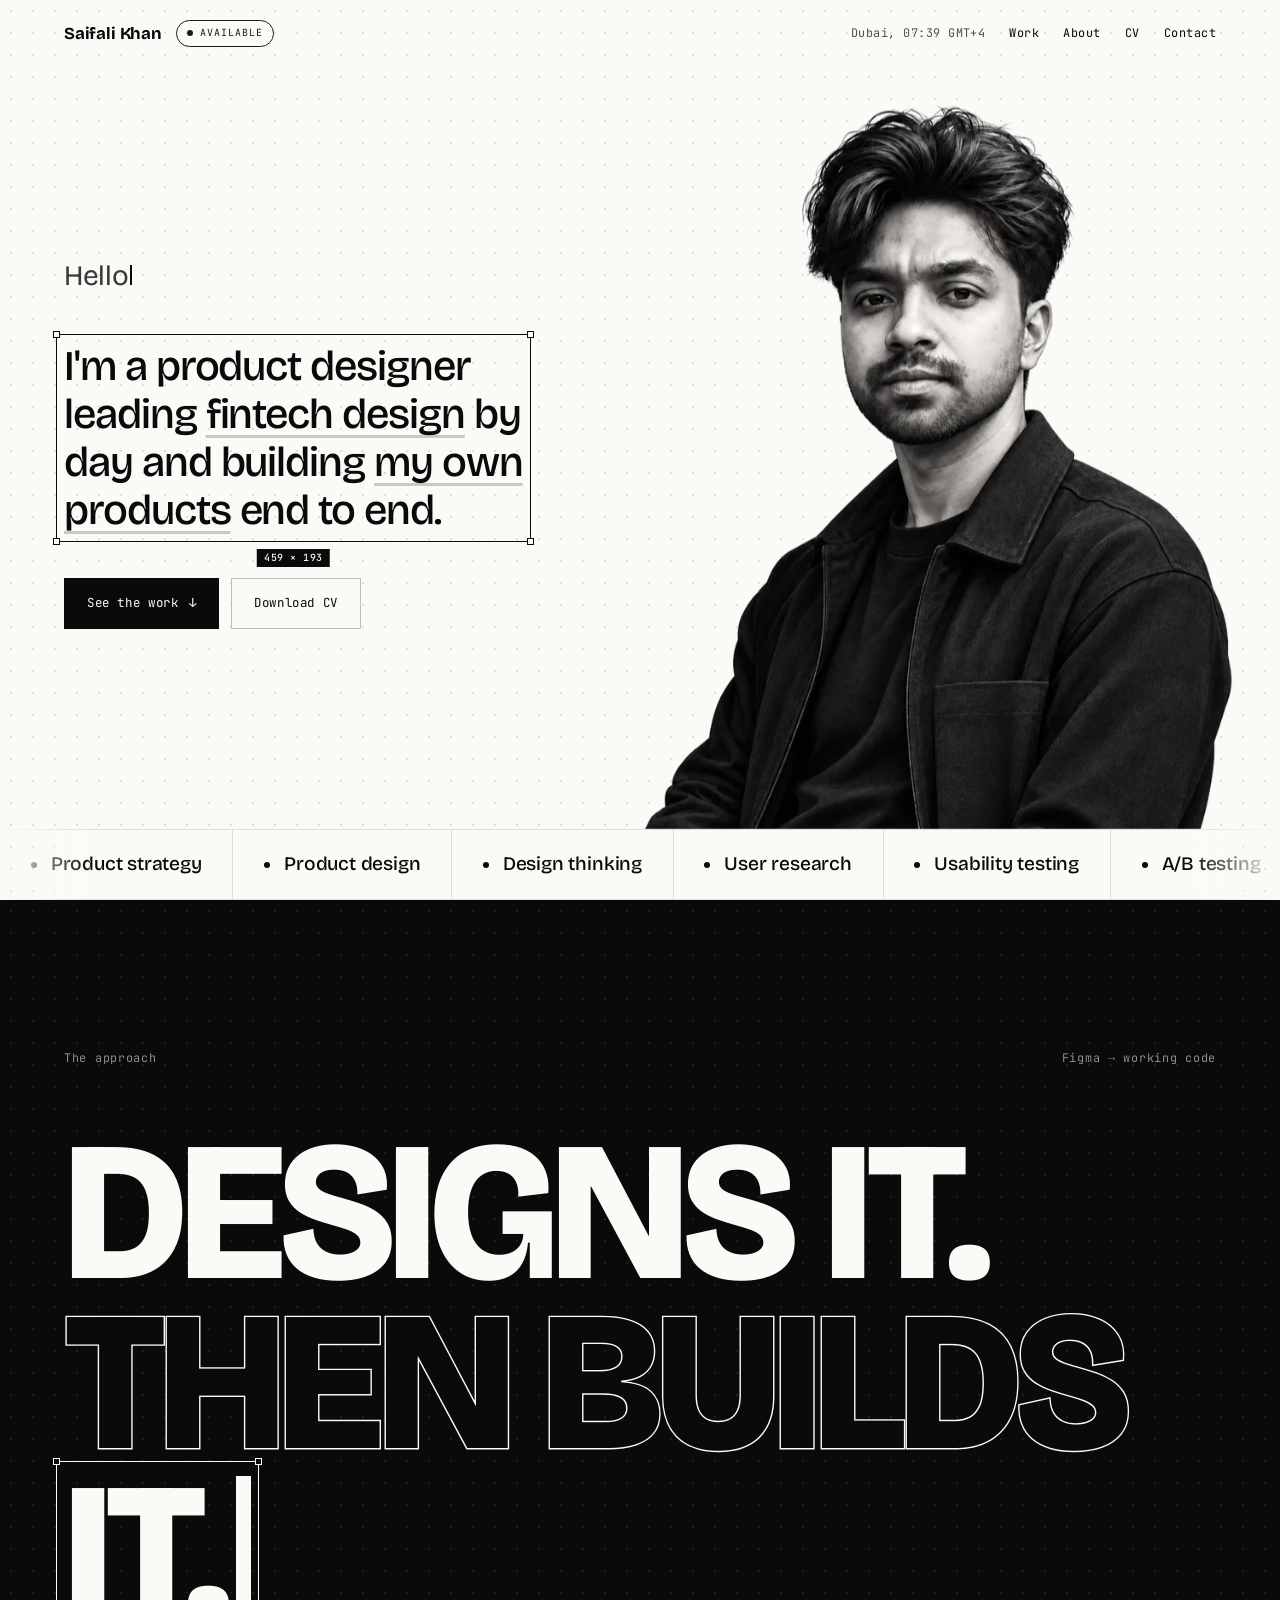
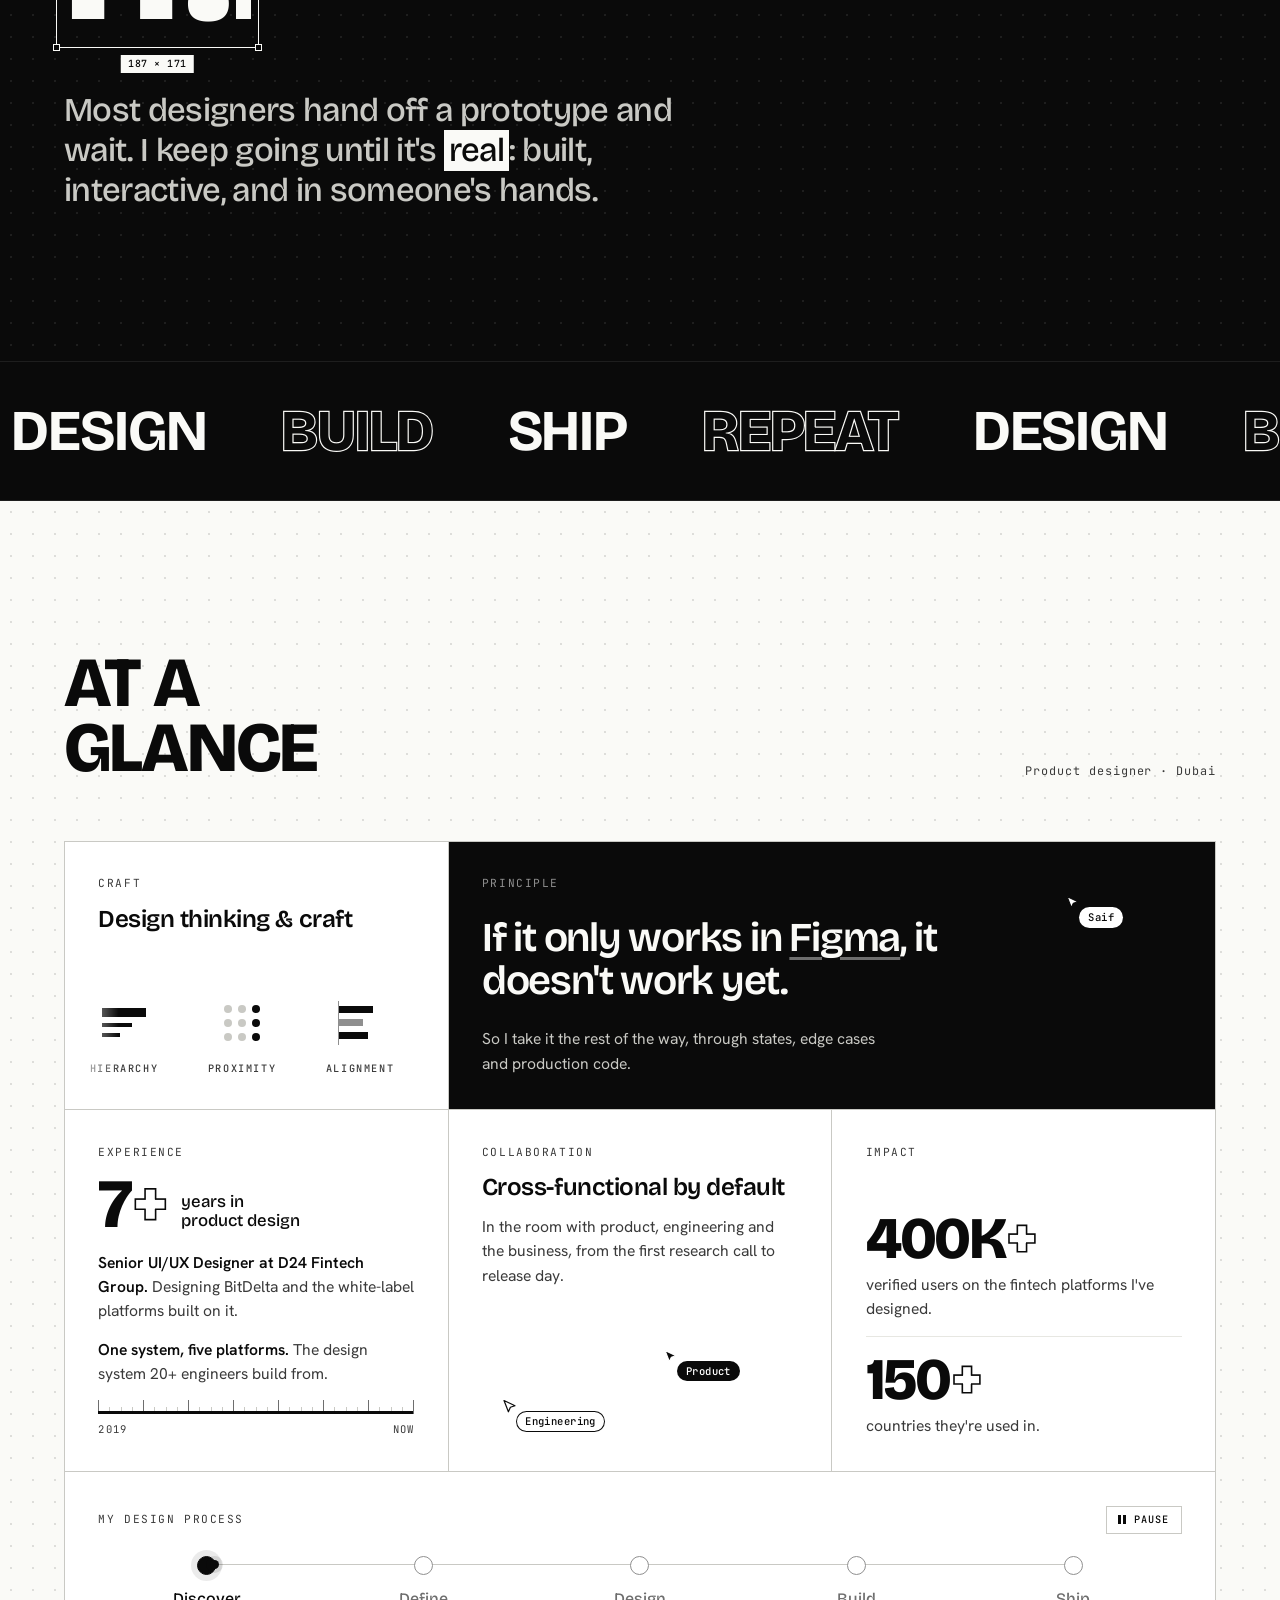
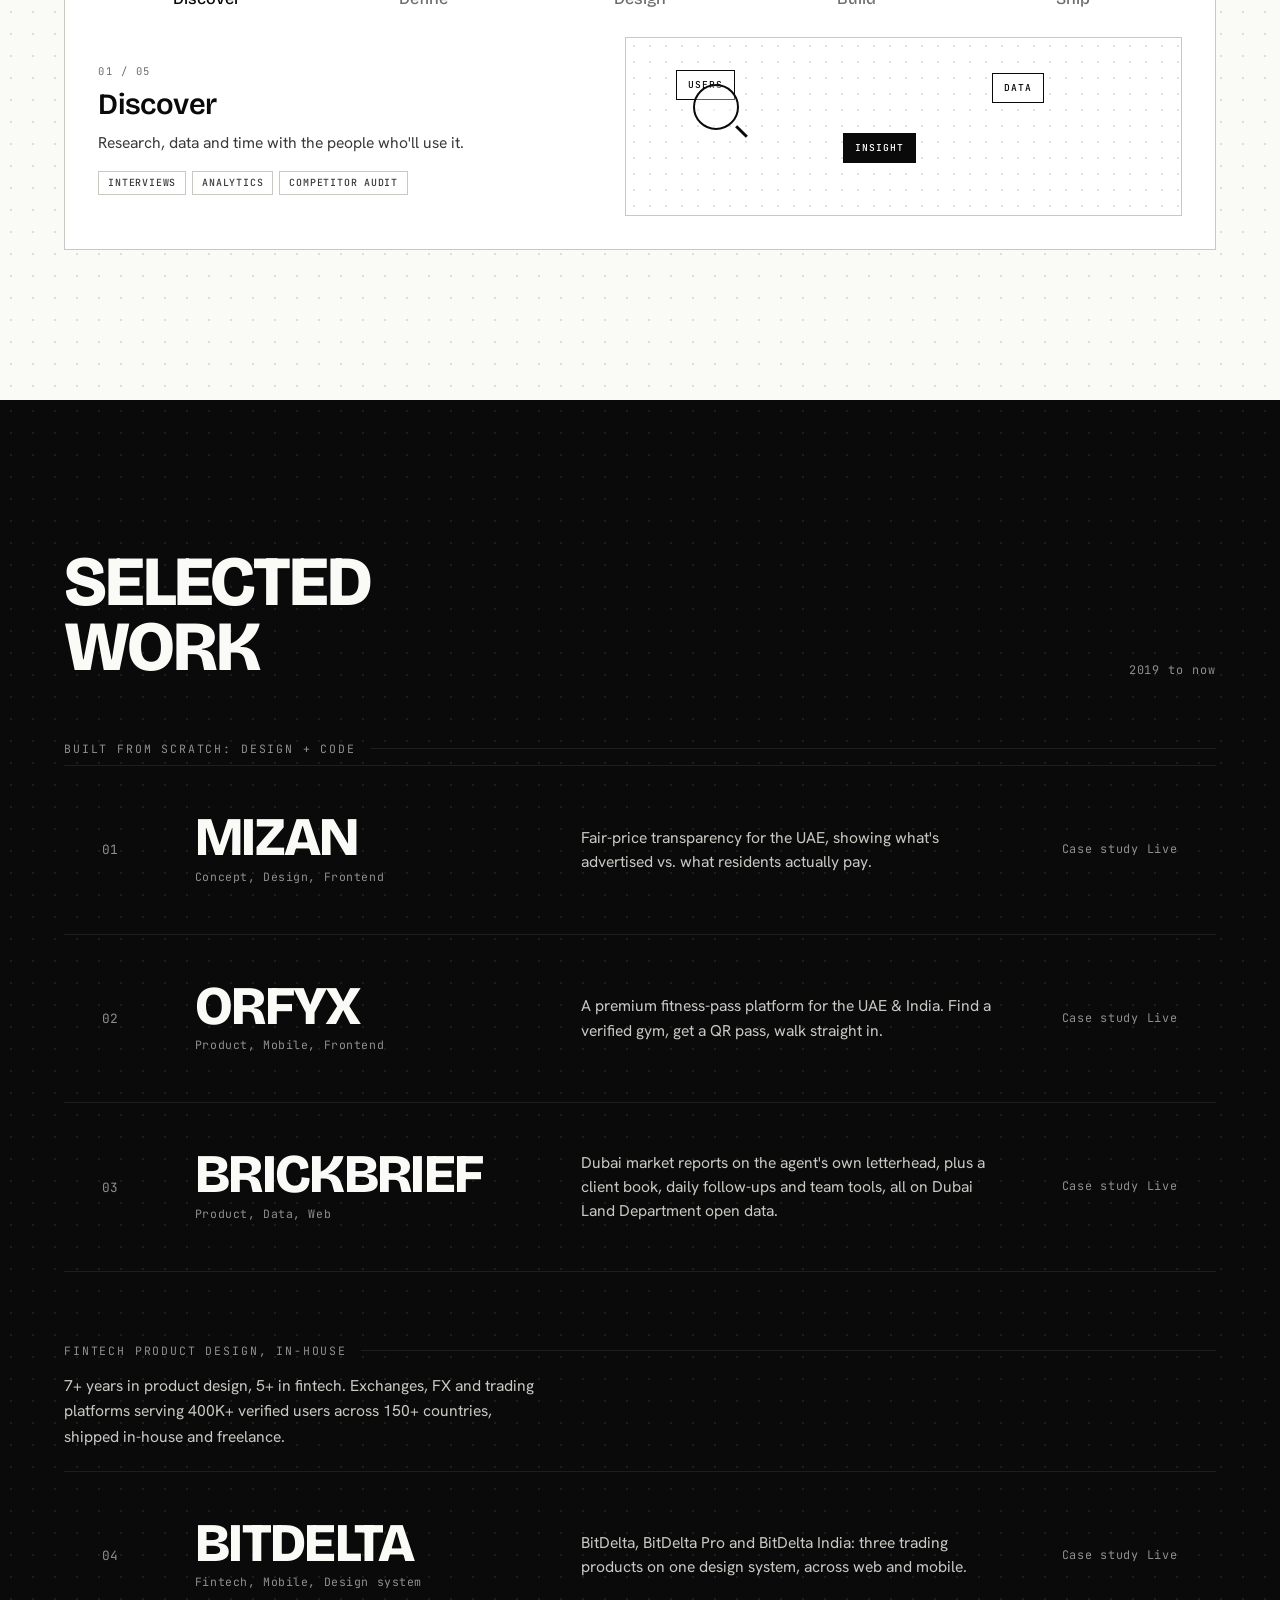
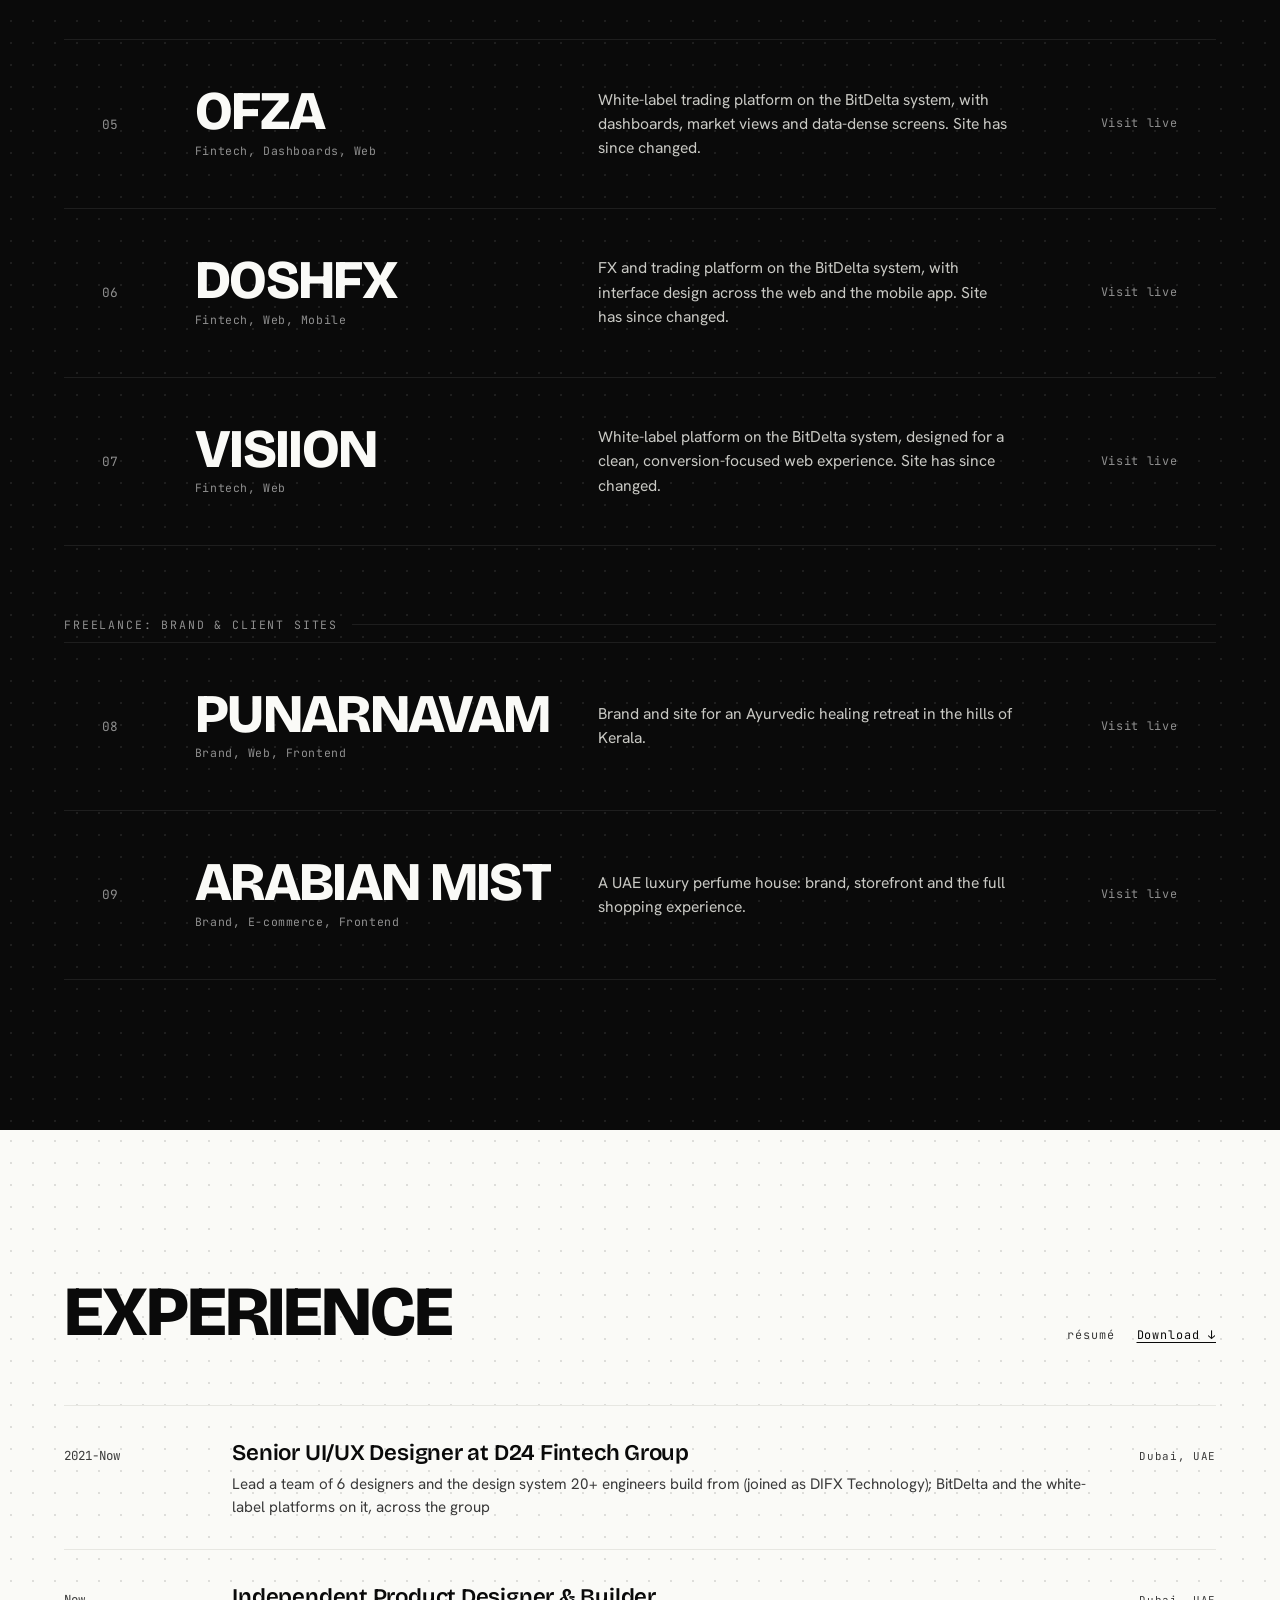
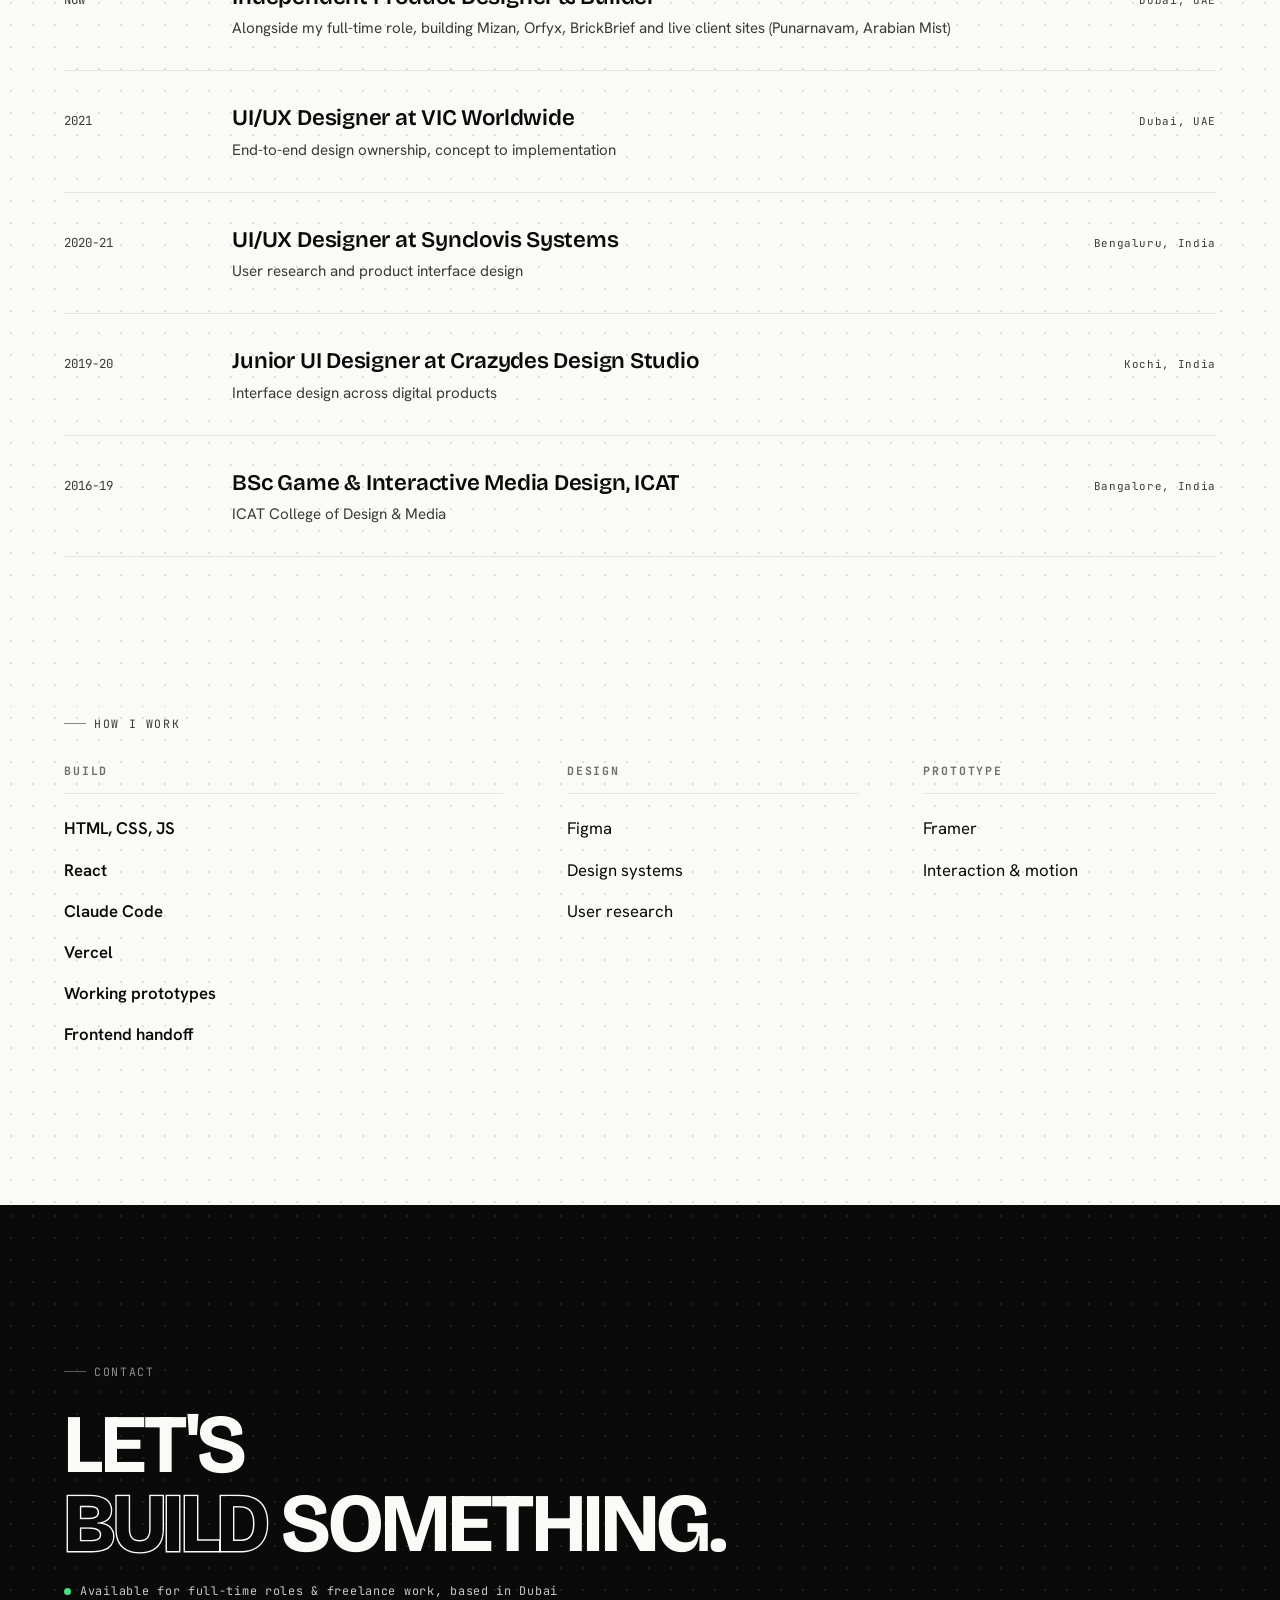
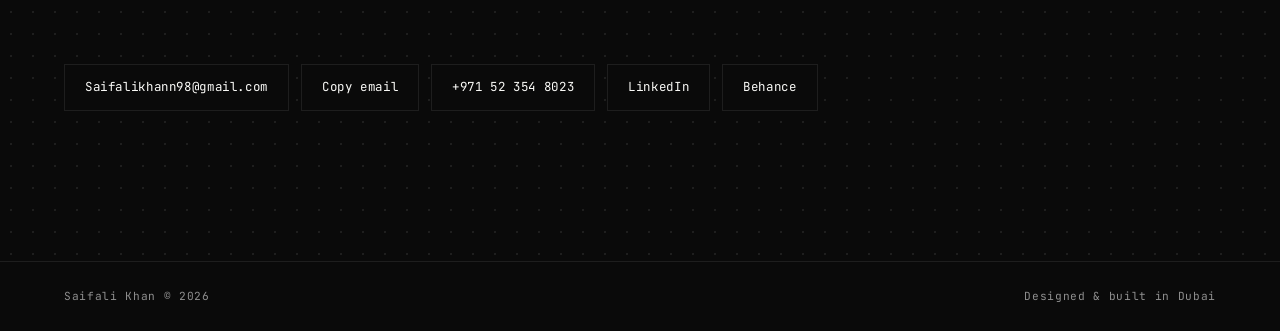
==== commit e3bb8dac: "Bring BrickBrief back with its current designs BrickBrief is shown again: row 03 on the homepage (la" ====
--- a/index.html
+++ b/index.html
@@ -4,7 +4,7 @@
 <meta charset="UTF-8" />
 <meta name="viewport" content="width=device-width, initial-scale=1.0" />
 <title>Saifali Khan | Product Designer Who Builds</title>
-<meta name="description" content="Saifali Khan is a senior product designer in Dubai who designs products and then builds them. Fintech UI/UX and 0 to 1 products: Mizan and Orfyx." />
+<meta name="description" content="Saifali Khan is a senior product designer in Dubai who designs products and then builds them. Fintech UI/UX and 0 to 1 products: Mizan, Orfyx and BrickBrief." />
 <meta name="theme-color" content="#0A0A0A" />
 <link rel="icon" href="data:image/svg+xml,%3Csvg xmlns='http://www.w3.org/2000/svg' viewBox='0 0 100 100'%3E%3Crect width='100' height='100' rx='22' fill='%230A0A0A'/%3E%3Ctext x='50' y='54' font-family='Arial,Helvetica,sans-serif' font-size='46' font-weight='800' fill='%23FAFAF7' text-anchor='middle' dominant-baseline='middle'%3ESK%3C/text%3E%3C/svg%3E" />
 <!-- Open Graph / social sharing -->
@@ -13,7 +13,7 @@
 <link rel="canonical" href="https://saifalikhan.vercel.app/" />
 <meta property="og:site_name" content="Saifali Khan" />
 <meta property="og:title" content="Saifali Khan | Product Designer Who Builds" />
-<meta property="og:description" content="Senior product designer in Dubai who designs products and then builds them. Fintech UI/UX and 0 to 1 products: Mizan and Orfyx." />
+<meta property="og:description" content="Senior product designer in Dubai who designs products and then builds them. Fintech UI/UX and 0 to 1 products: Mizan, Orfyx and BrickBrief." />
 <meta property="og:image" content="https://saifalikhan.vercel.app/og.png" />
 <meta property="og:image:width" content="1200" />
 <meta property="og:image:height" content="630" />
@@ -99,7 +99,7 @@
       <h2 class="giant reveal">
         <span class="ln" data-layer="text"><span>Designs it.</span></span>
         <span class="ln" data-layer="text"><span class="thin">Then builds<span class="solid" aria-hidden="true">Then builds</span></span></span>
-        <span class="ln" data-layer="text"><span class="tw" data-words='["it.", "Mizan.", "Orfyx."]' data-hold-first="3600" data-hold="1900"><span class="vh">it.</span><span class="tw-word" aria-hidden="true">it.</span><span class="tw-caret" aria-hidden="true"></span></span></span>
+        <span class="ln" data-layer="text"><span class="tw" data-words='["it.", "Mizan.", "Orfyx.", "BrickBrief."]' data-hold-first="3600" data-hold="1900"><span class="vh">it.</span><span class="tw-word" aria-hidden="true">it.</span><span class="tw-caret" aria-hidden="true"></span></span></span>
       </h2>
       <p class="manifesto-sub reveal" data-layer="text">
         Most designers hand off a prototype and wait. I keep going until it's
@@ -216,6 +216,17 @@
             <span class="wthumb"><picture><source type="image/webp" srcset="/img/05-orfyx-home-find-a-verified-gym-request-a-pas-750.webp"><img src="/img/05-orfyx-home-find-a-verified-gym-request-a-pas.jpg" alt="" loading="lazy" decoding="async" width="1500" height="772"></picture></span>
           </span>
         </div>
+        <div class="wrow reveal" data-peek="/img/22-brickbrief-home-run-your-business-750.webp">
+          <span class="fill"></span>
+          <a class="rowlink" href="/work/brickbrief" aria-label="BrickBrief case study"></a>
+          <span class="inner">
+            <span class="num">03</span>
+            <span><h3>BrickBrief</h3><span class="meta">Product, Data, Web</span></span>
+            <span class="blurb">Dubai market reports on the agent's own letterhead, plus a client book, daily follow-ups and team tools, all on Dubai Land Department open data.</span>
+            <span class="go">Case study <a class="golive" href="https://brickbrief.net" target="_blank" rel="noopener">Live</a></span>
+            <span class="wthumb"><picture><source type="image/webp" srcset="/img/22-brickbrief-home-run-your-business-750.webp"><img src="/img/22-brickbrief-home-run-your-business.jpg" alt="" loading="lazy" decoding="async" width="1500" height="772"></picture></span>
+          </span>
+        </div>
       </div>
 
       <p class="grouplbl reveal" data-layer="text" style="margin-top:clamp(44px,6vw,70px)">Fintech product design, in-house</p>
@@ -227,7 +238,7 @@
           <span class="fill"></span>
           <a class="rowlink" href="/work/bitdelta" aria-label="BitDelta case study"></a>
           <span class="inner">
-            <span class="num">03</span>
+            <span class="num">04</span>
             <span><h3>BitDelta</h3><span class="meta">Fintech, Mobile, Design system</span></span>
             <span class="blurb">BitDelta, BitDelta Pro and BitDelta India: three trading products on one design system, across web and mobile.</span>
             <span class="go">Case study <a class="golive" href="https://bitdelta.com/en" target="_blank" rel="noopener">Live</a></span>
@@ -237,7 +248,7 @@
         <a class="wrow reveal" href="https://ofza.com/en" target="_blank" rel="noopener">
           <span class="fill"></span>
           <span class="inner">
-            <span class="num">04</span>
+            <span class="num">05</span>
             <span><h3>OFZA</h3><span class="meta">Fintech, Dashboards, Web</span></span>
             <span class="blurb">White-label trading platform on the BitDelta system, with dashboards, market views and data-dense screens. Site has since changed.</span>
             <span class="go">Visit live</span>
@@ -246,7 +257,7 @@
         <a class="wrow reveal" href="https://doshfx.io/" target="_blank" rel="noopener">
           <span class="fill"></span>
           <span class="inner">
-            <span class="num">05</span>
+            <span class="num">06</span>
             <span><h3>DoshFX</h3><span class="meta">Fintech, Web, Mobile</span></span>
             <span class="blurb">FX and trading platform on the BitDelta system, with interface design across the web and the mobile app. Site has since changed.</span>
             <span class="go">Visit live</span>
@@ -255,7 +266,7 @@
         <a class="wrow reveal" href="https://visiion.io/en" target="_blank" rel="noopener">
           <span class="fill"></span>
           <span class="inner">
-            <span class="num">06</span>
+            <span class="num">07</span>
             <span><h3>Visiion</h3><span class="meta">Fintech, Web</span></span>
             <span class="blurb">White-label platform on the BitDelta system, designed for a clean, conversion-focused web experience. Site has since changed.</span>
             <span class="go">Visit live</span>
@@ -268,7 +279,7 @@
         <a class="wrow reveal" href="https://www.punarnavamayur.com/" target="_blank" rel="noopener">
           <span class="fill"></span>
           <span class="inner">
-            <span class="num">07</span>
+            <span class="num">08</span>
             <span><h3>Punarnavam</h3><span class="meta">Brand, Web, Frontend</span></span>
             <span class="blurb">Brand and site for an Ayurvedic healing retreat in the hills of Kerala.</span>
             <span class="go">Visit live</span>
@@ -277,7 +288,7 @@
         <a class="wrow reveal" href="https://www.arabianmistperfumes.com/" target="_blank" rel="noopener">
           <span class="fill"></span>
           <span class="inner">
-            <span class="num">08</span>
+            <span class="num">09</span>
             <span><h3>Arabian Mist</h3><span class="meta">Brand, E-commerce, Frontend</span></span>
             <span class="blurb">A UAE luxury perfume house: brand, storefront and the full shopping experience.</span>
             <span class="go">Visit live</span>
@@ -302,7 +313,7 @@
         <div class="xrow reveal" style="border-color:var(--g-100)" data-layer>
           <span class="yr" style="color:var(--g-600)">Now</span>
           <div><h3>Independent Product Designer & Builder</h3>
-            <div class="co" style="color:var(--g-600)">Alongside my full-time role, building Mizan, Orfyx and live client sites (Punarnavam, Arabian Mist)</div></div>
+            <div class="co" style="color:var(--g-600)">Alongside my full-time role, building Mizan, Orfyx, BrickBrief and live client sites (Punarnavam, Arabian Mist)</div></div>
           <span class="loc" style="color:var(--g-600)">Dubai, UAE</span>
         </div>
         <div class="xrow reveal" style="border-color:var(--g-100)" data-layer>
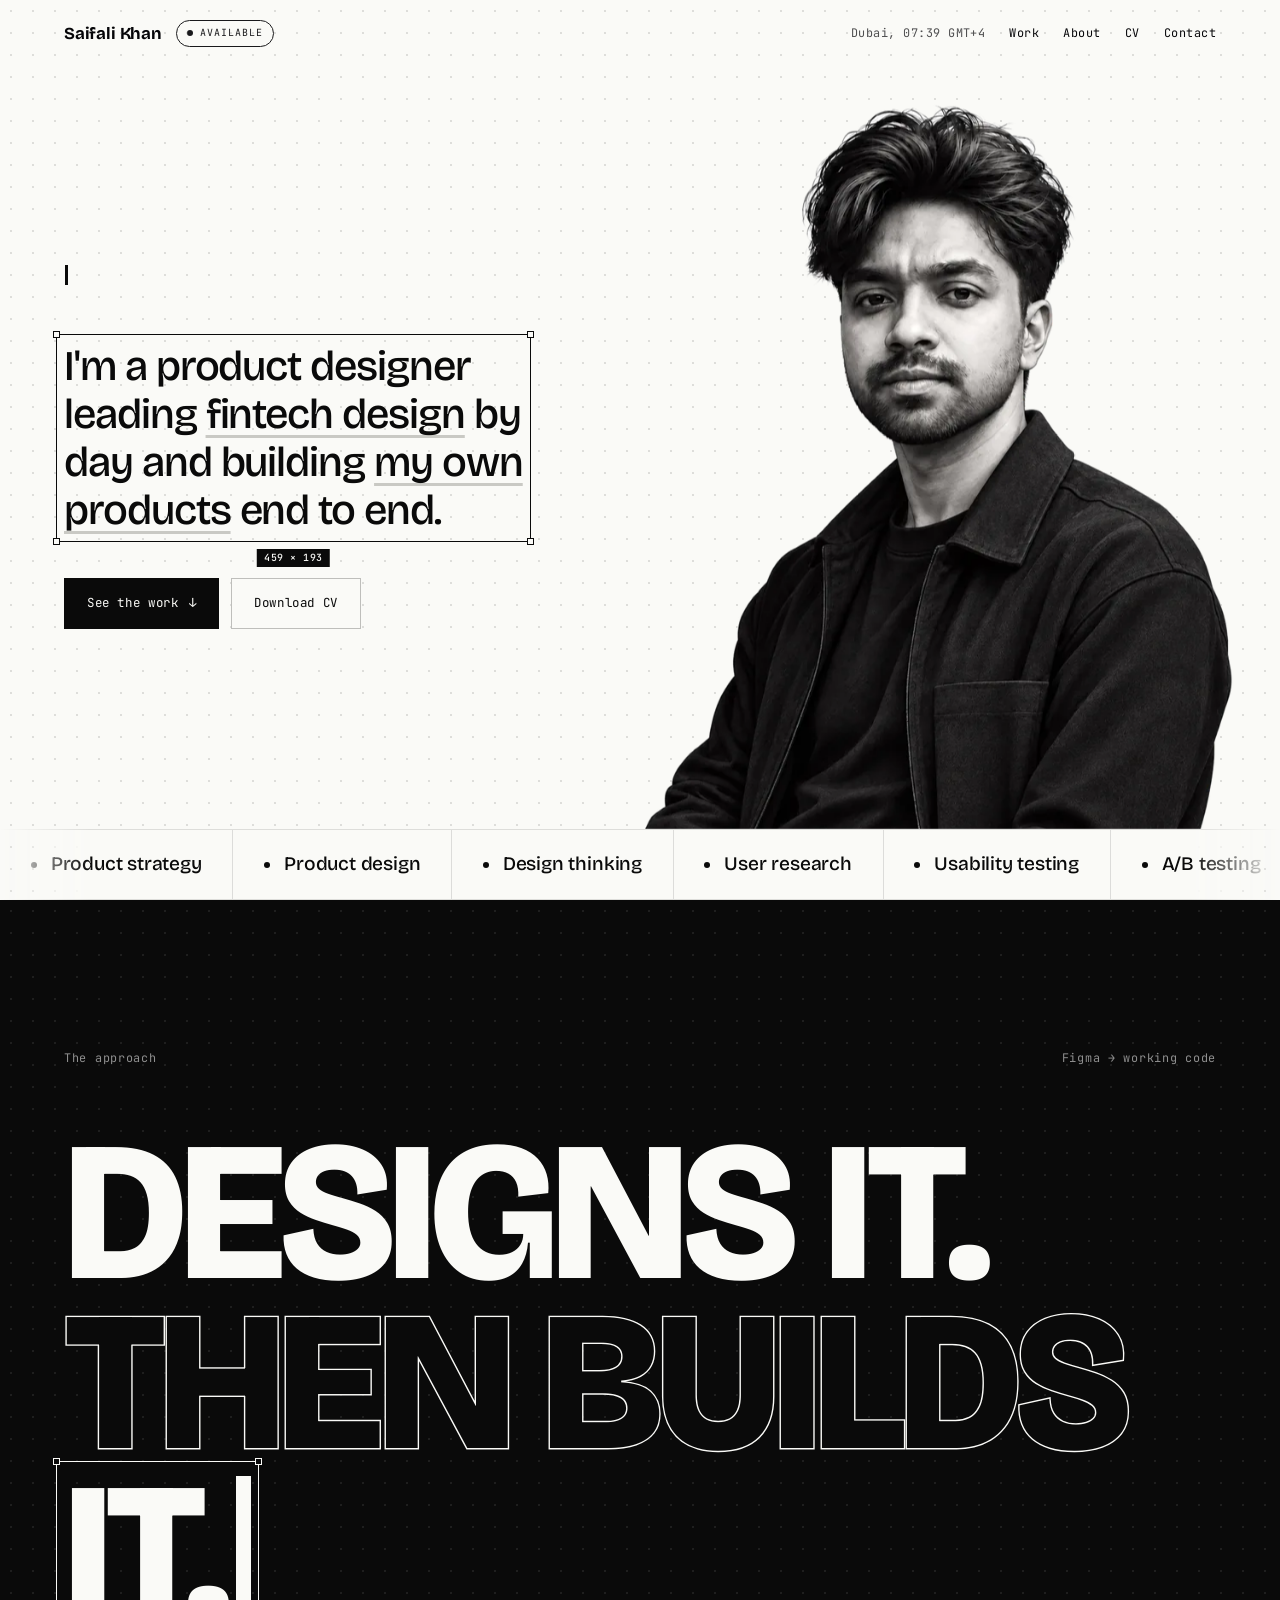
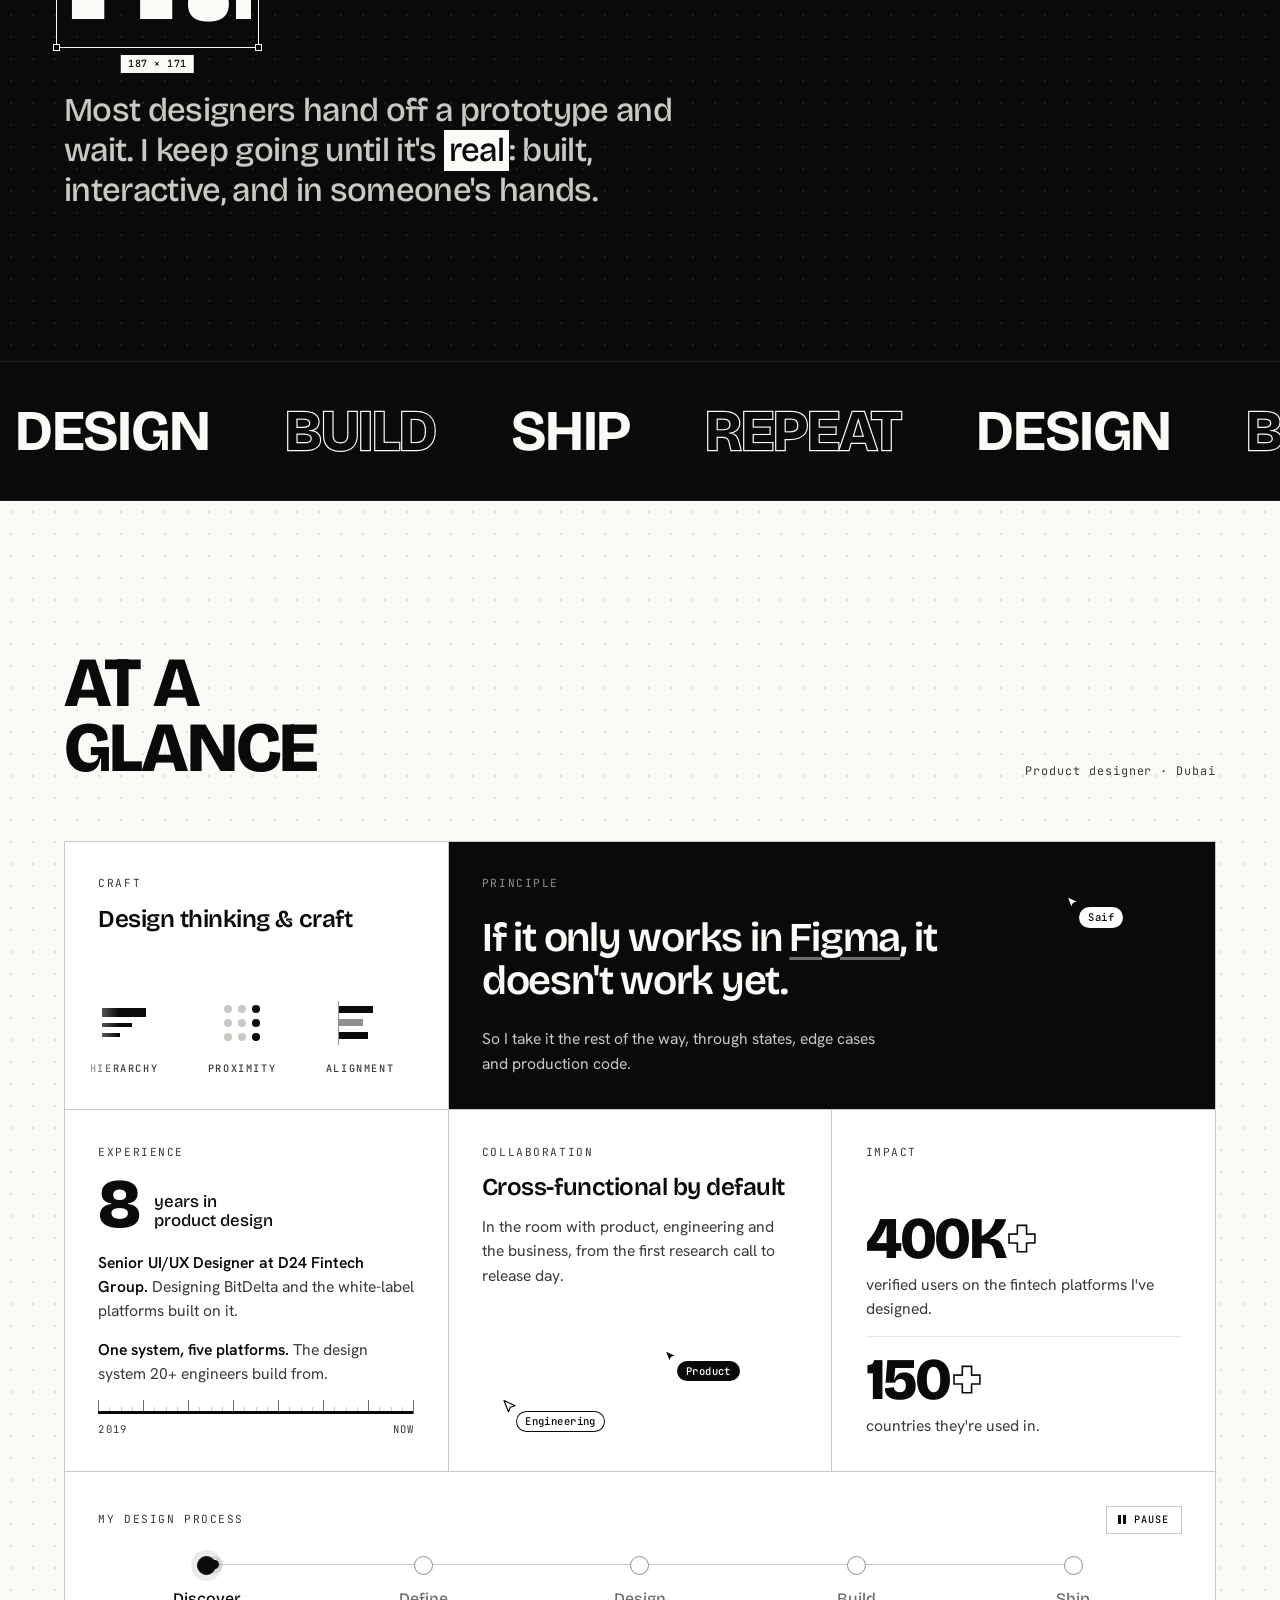
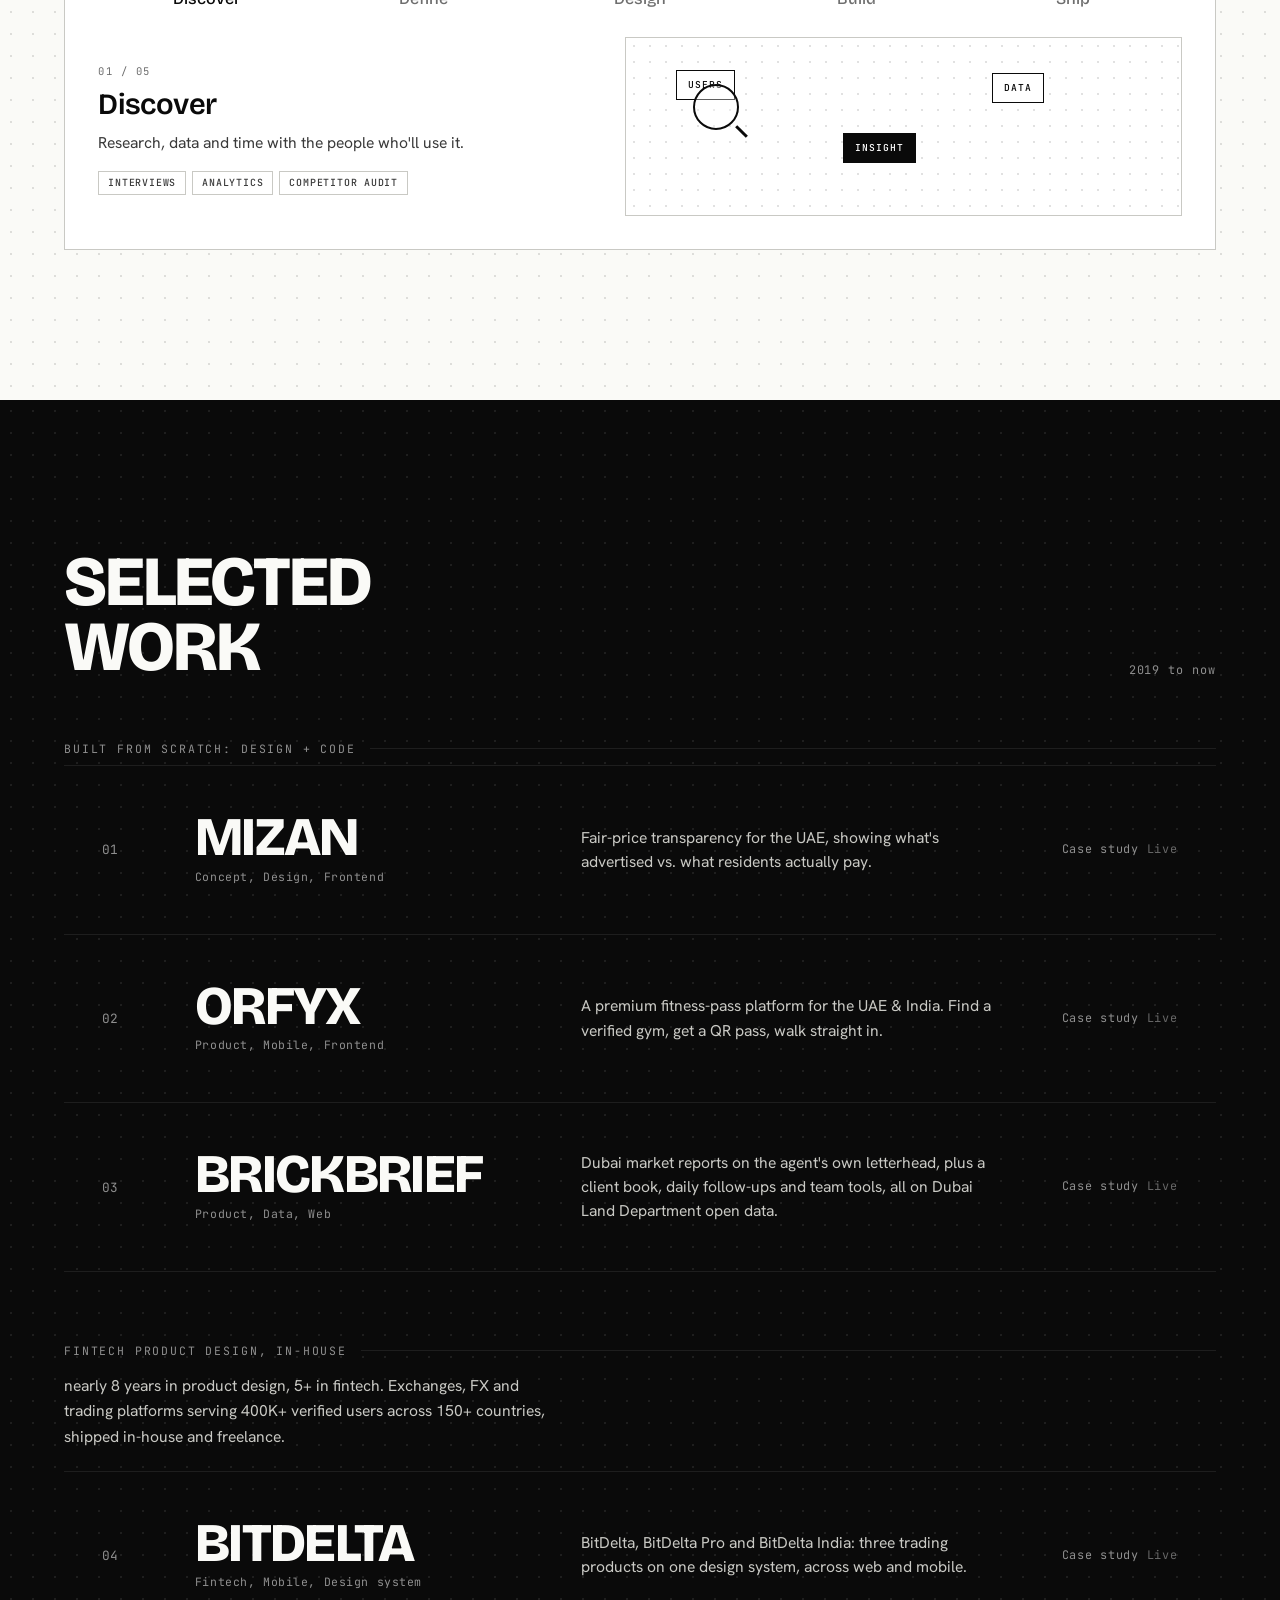
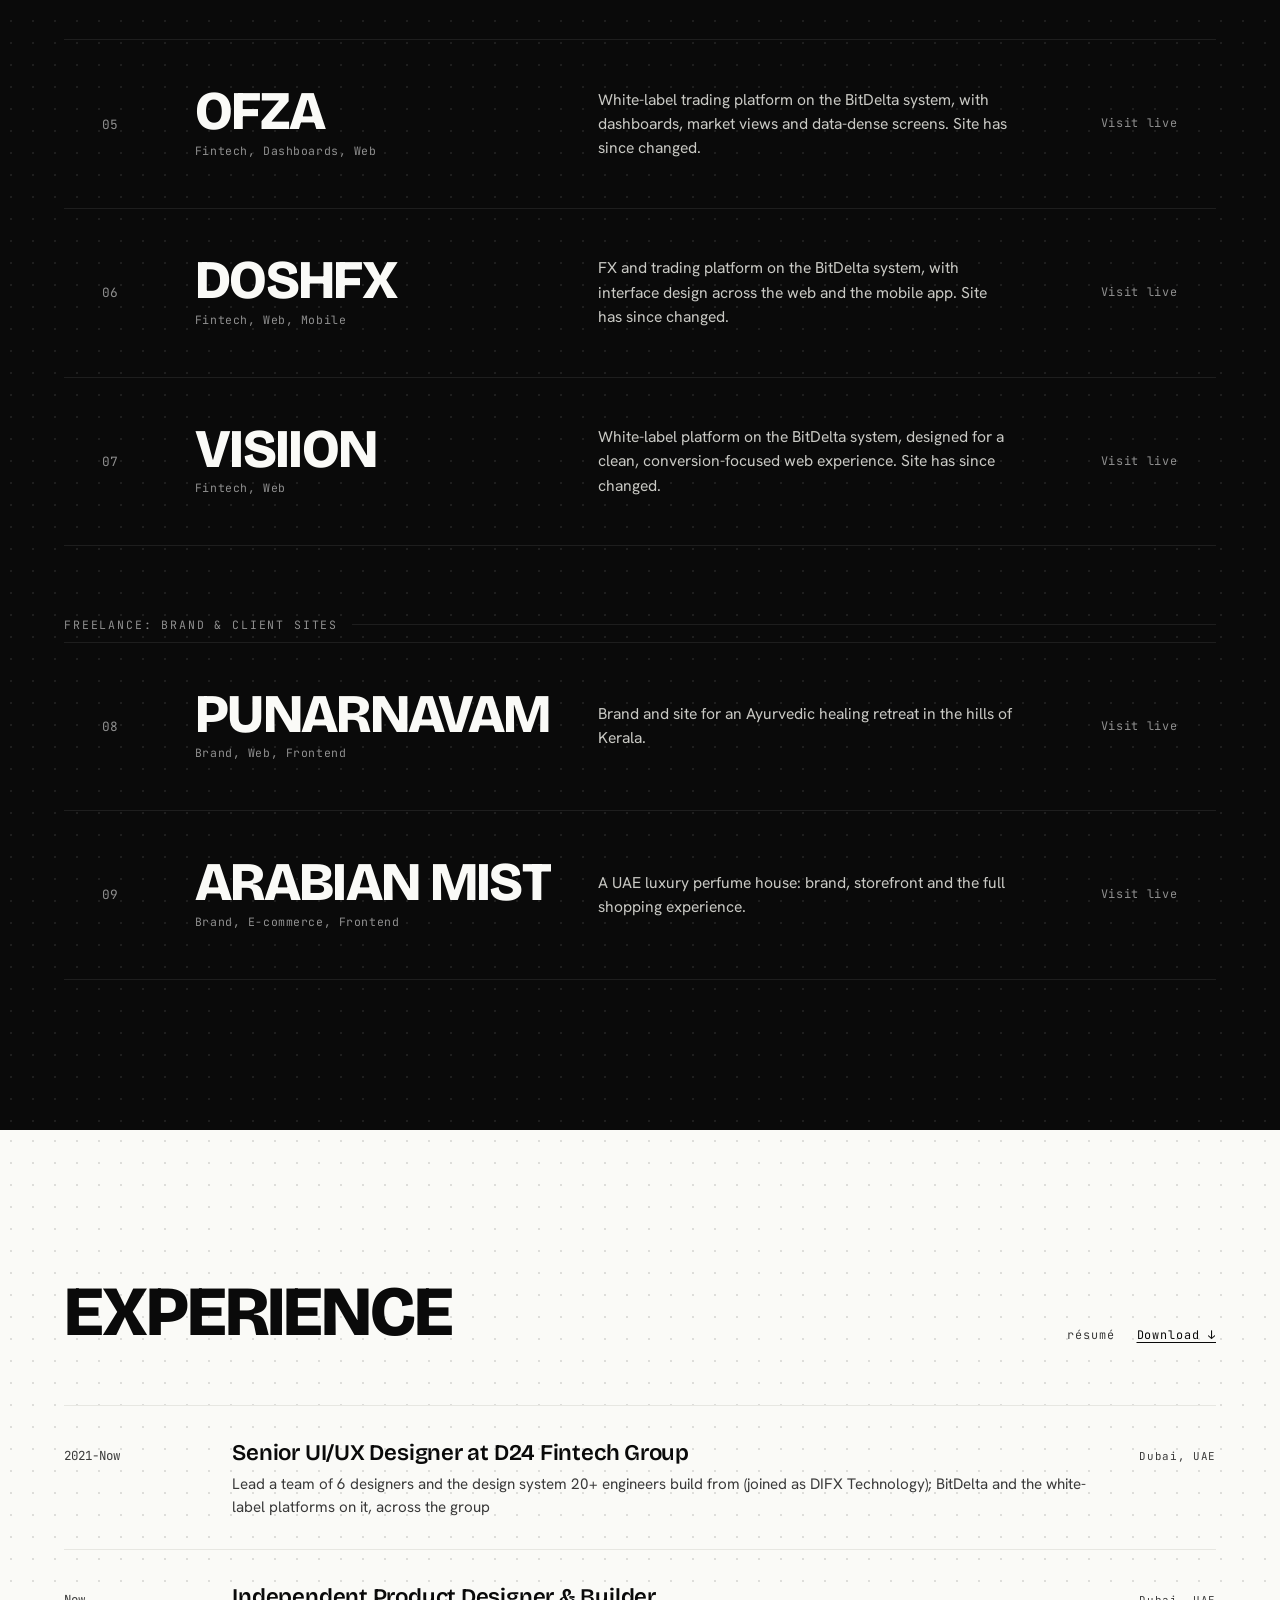
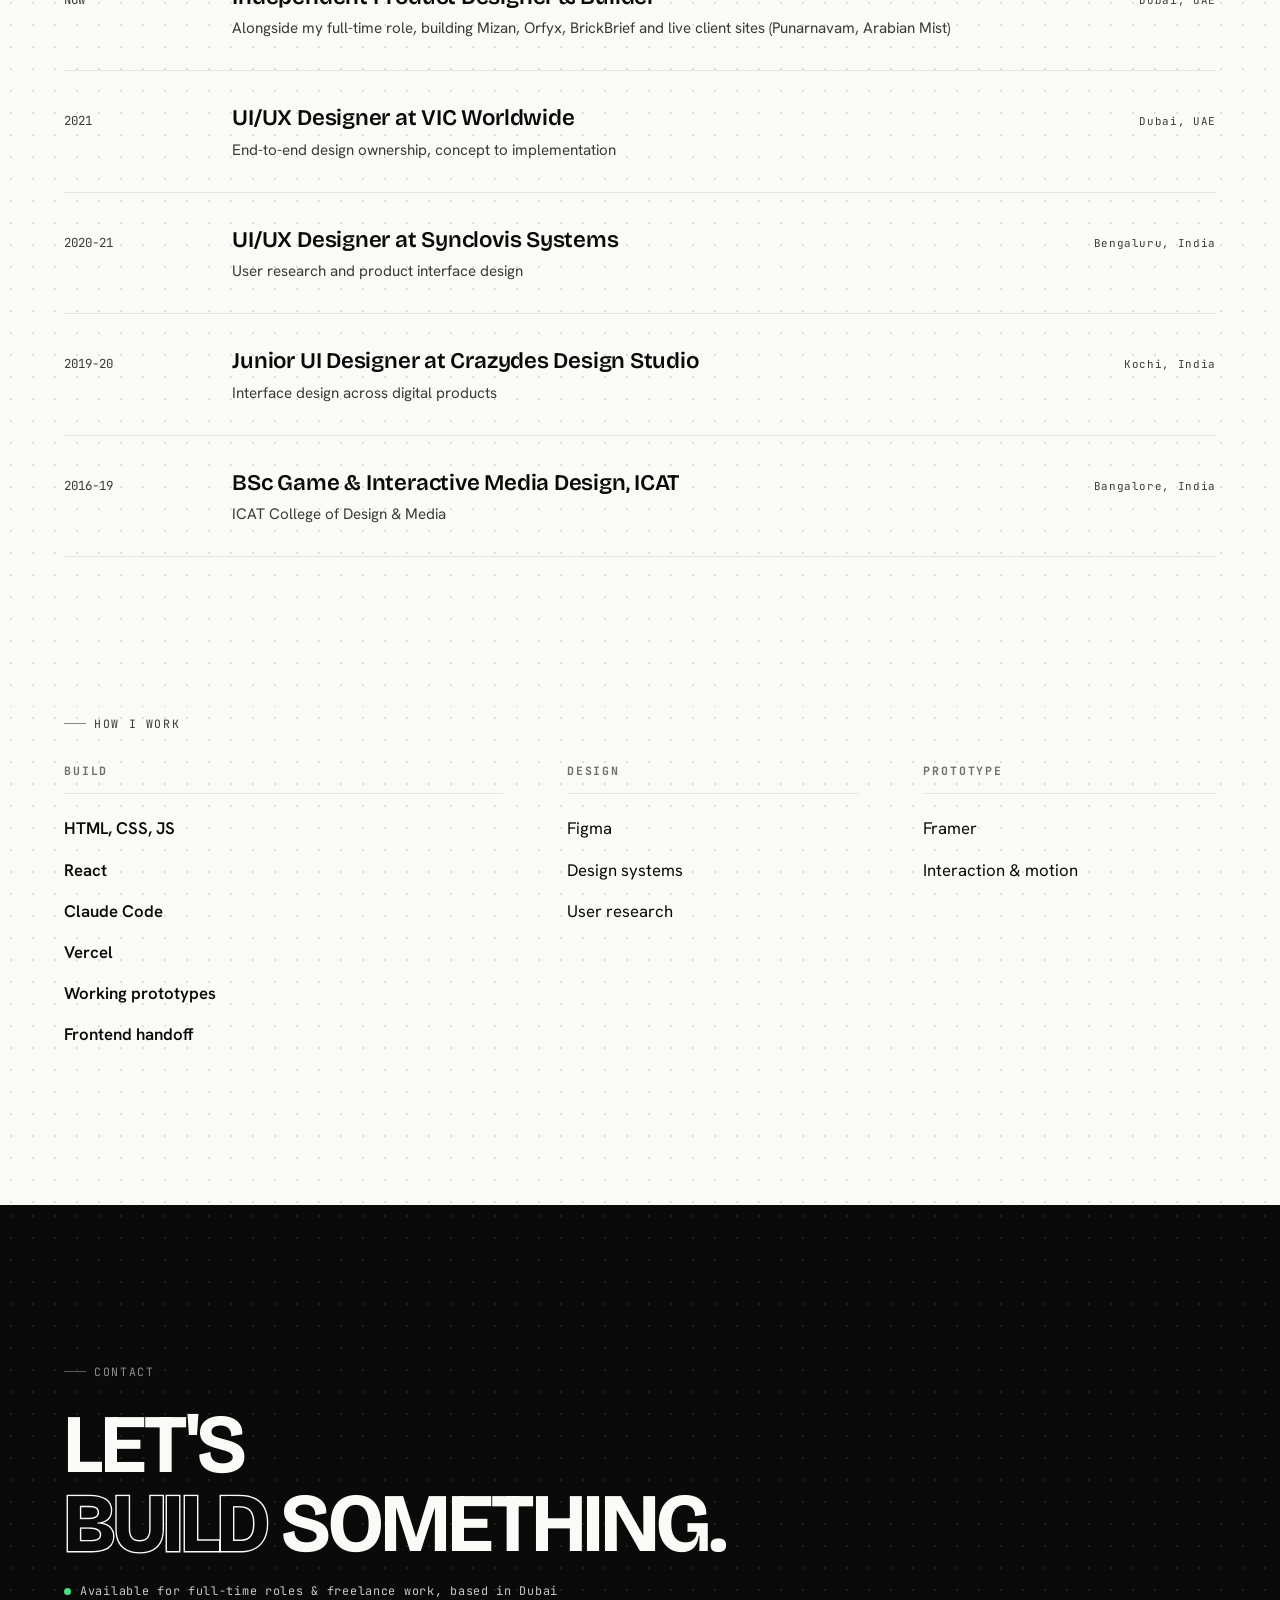
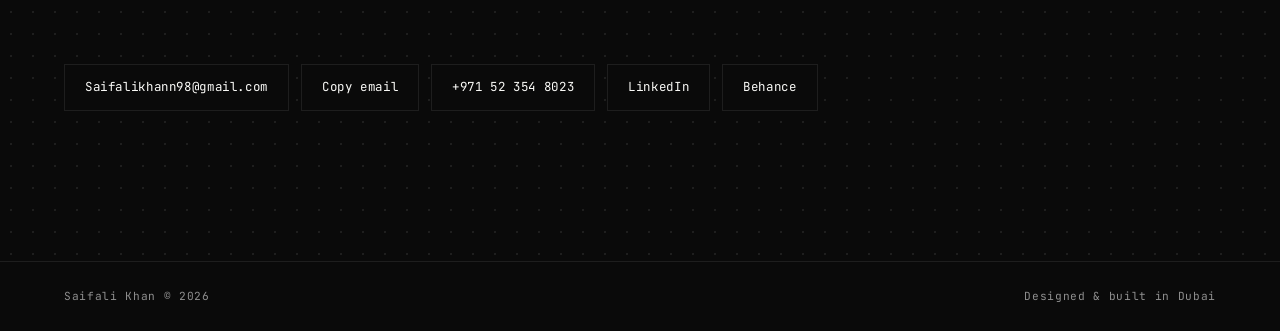
==== commit 62417f09: "Show nearly 8 years in product design Product design dates from March 2019, which is 7 years 8 month" ====
--- a/index.html
+++ b/index.html
@@ -136,7 +136,7 @@
         </article>
         <article class="bx bx-years reveal" data-layer>
           <span class="bx-k">Experience</span>
-          <div class="bx-big"><span class="bx-n"><span data-since="2019-03">7</span><i>+</i></span><span class="bx-u">years in<br>product design</span></div>
+          <div class="bx-big"><span class="bx-n" data-since-wrap><span data-since="2019-03" data-round>8</span><i data-show="exact" hidden>+</i></span><span class="bx-u">years in<br>product design</span></div>
           <p><b>Senior UI/UX Designer at D24 Fintech Group.</b> Designing BitDelta and the white-label platforms built on it.</p>
           <p><b>One system, five platforms.</b> The design system 20+ engineers build from.</p>
           <div class="ruler" aria-hidden="true"><i></i></div>
@@ -231,7 +231,7 @@
 
       <p class="grouplbl reveal" data-layer="text" style="margin-top:clamp(44px,6vw,70px)">Fintech product design, in-house</p>
       <!-- fintech counts from Oct 2021: D24 began Nov 2021, rounded up a month on purpose -->
-      <p class="reveal" data-layer="text" style="font-size:.98rem;line-height:1.6;color:var(--g-200);max-width:54ch;margin:14px 0 22px"><span data-since="2019-03">7</span>+ years in product design, <span data-since="2021-10">5</span>+ in fintech. Exchanges, FX and trading platforms serving 400K+ verified users across 150+ countries, shipped in-house and freelance.</p>
+      <p class="reveal" data-layer="text" style="font-size:.98rem;line-height:1.6;color:var(--g-200);max-width:54ch;margin:14px 0 22px"><span data-since-wrap><span data-show="rounded">nearly </span><span data-since="2019-03" data-round>8</span><span data-show="exact" hidden>+</span></span> years in product design, <span data-since="2021-10">5</span>+ in fintech. Exchanges, FX and trading platforms serving 400K+ verified users across 150+ countries, shipped in-house and freelance.</p>
       <div class="work-list">
         <!-- TODO(saif): per-product years if you want them shown -->
         <div class="wrow reveal" data-peek="/img/16-bitdelta-web-home-750.webp">
--- a/assets/site.css
+++ b/assets/site.css
@@ -1,40 +1,3 @@
-/* fonts:start (generated by tools/fonts.py: Bricolage Grotesque, Hanken Grotesk, JetBrains Mono, and the greeting subsets) */
-/* Bricolage Grotesque, vietnamese */
-@font-face{font-family:'Bricolage Grotesque';font-style:normal;font-weight:400 800;font-stretch:100%;font-display:swap;src:url(/assets/fonts/bricolage-grotesque-vietnamese-ee97f31b.woff2) format('woff2');unicode-range:U+0102-0103, U+0110-0111, U+0128-0129, U+0168-0169, U+01A0-01A1, U+01AF-01B0, U+0300-0301, U+0303-0304, U+0308-0309, U+0323, U+0329, U+1EA0-1EF9, U+20AB}
-/* Bricolage Grotesque, latin-ext */
-@font-face{font-family:'Bricolage Grotesque';font-style:normal;font-weight:400 800;font-stretch:100%;font-display:swap;src:url(/assets/fonts/bricolage-grotesque-latin-ext-094ba9c3.woff2) format('woff2');unicode-range:U+0100-02BA, U+02BD-02C5, U+02C7-02CC, U+02CE-02D7, U+02DD-02FF, U+0304, U+0308, U+0329, U+1D00-1DBF, U+1E00-1E9F, U+1EF2-1EFF, U+2020, U+20A0-20AB, U+20AD-20C4, U+2113, U+2C60-2C7F, U+A720-A7FF}
-/* Bricolage Grotesque, latin */
-@font-face{font-family:'Bricolage Grotesque';font-style:normal;font-weight:400 800;font-stretch:100%;font-display:swap;src:url(/assets/fonts/bricolage-grotesque-latin-11f6ab2d.woff2) format('woff2');unicode-range:U+0000-00FF, U+0131, U+0152-0153, U+02BB-02BC, U+02C6, U+02DA, U+02DC, U+0304, U+0308, U+0329, U+2000-206F, U+20AC, U+2122, U+2191, U+2193, U+2212, U+2215, U+FEFF, U+FFFD}
-/* Hanken Grotesk, cyrillic-ext */
-@font-face{font-family:'Hanken Grotesk';font-style:normal;font-weight:400 600;font-display:swap;src:url(/assets/fonts/hanken-grotesk-cyrillic-ext-4b175383.woff2) format('woff2');unicode-range:U+0460-052F, U+1C80-1C8A, U+20B4, U+2DE0-2DFF, U+A640-A69F, U+FE2E-FE2F}
-/* Hanken Grotesk, vietnamese */
-@font-face{font-family:'Hanken Grotesk';font-style:normal;font-weight:400 600;font-display:swap;src:url(/assets/fonts/hanken-grotesk-vietnamese-560d9f41.woff2) format('woff2');unicode-range:U+0102-0103, U+0110-0111, U+0128-0129, U+0168-0169, U+01A0-01A1, U+01AF-01B0, U+0300-0301, U+0303-0304, U+0308-0309, U+0323, U+0329, U+1EA0-1EF9, U+20AB}
-/* Hanken Grotesk, latin-ext */
-@font-face{font-family:'Hanken Grotesk';font-style:normal;font-weight:400 600;font-display:swap;src:url(/assets/fonts/hanken-grotesk-latin-ext-2cba32d0.woff2) format('woff2');unicode-range:U+0100-02BA, U+02BD-02C5, U+02C7-02CC, U+02CE-02D7, U+02DD-02FF, U+0304, U+0308, U+0329, U+1D00-1DBF, U+1E00-1E9F, U+1EF2-1EFF, U+2020, U+20A0-20AB, U+20AD-20C4, U+2113, U+2C60-2C7F, U+A720-A7FF}
-/* Hanken Grotesk, latin */
-@font-face{font-family:'Hanken Grotesk';font-style:normal;font-weight:400 600;font-display:swap;src:url(/assets/fonts/hanken-grotesk-latin-38c3847f.woff2) format('woff2');unicode-range:U+0000-00FF, U+0131, U+0152-0153, U+02BB-02BC, U+02C6, U+02DA, U+02DC, U+0304, U+0308, U+0329, U+2000-206F, U+20AC, U+2122, U+2191, U+2193, U+2212, U+2215, U+FEFF, U+FFFD}
-/* JetBrains Mono, cyrillic-ext */
-@font-face{font-family:'JetBrains Mono';font-style:normal;font-weight:400 500;font-display:swap;src:url(/assets/fonts/jetbrains-mono-cyrillic-ext-feae5721.woff2) format('woff2');unicode-range:U+0460-052F, U+1C80-1C8A, U+20B4, U+2DE0-2DFF, U+A640-A69F, U+FE2E-FE2F}
-/* JetBrains Mono, cyrillic */
-@font-face{font-family:'JetBrains Mono';font-style:normal;font-weight:400 500;font-display:swap;src:url(/assets/fonts/jetbrains-mono-cyrillic-9d8db2e8.woff2) format('woff2');unicode-range:U+0301, U+0400-045F, U+0490-0491, U+04B0-04B1, U+2116}
-/* JetBrains Mono, greek */
-@font-face{font-family:'JetBrains Mono';font-style:normal;font-weight:400 500;font-display:swap;src:url(/assets/fonts/jetbrains-mono-greek-bcedb9e2.woff2) format('woff2');unicode-range:U+0370-0377, U+037A-037F, U+0384-038A, U+038C, U+038E-03A1, U+03A3-03FF}
-/* JetBrains Mono, vietnamese */
-@font-face{font-family:'JetBrains Mono';font-style:normal;font-weight:400 500;font-display:swap;src:url(/assets/fonts/jetbrains-mono-vietnamese-326a88b4.woff2) format('woff2');unicode-range:U+0102-0103, U+0110-0111, U+0128-0129, U+0168-0169, U+01A0-01A1, U+01AF-01B0, U+0300-0301, U+0303-0304, U+0308-0309, U+0323, U+0329, U+1EA0-1EF9, U+20AB}
-/* JetBrains Mono, latin-ext */
-@font-face{font-family:'JetBrains Mono';font-style:normal;font-weight:400 500;font-display:swap;src:url(/assets/fonts/jetbrains-mono-latin-ext-06ad3600.woff2) format('woff2');unicode-range:U+0100-02BA, U+02BD-02C5, U+02C7-02CC, U+02CE-02D7, U+02DD-02FF, U+0304, U+0308, U+0329, U+1D00-1DBF, U+1E00-1E9F, U+1EF2-1EFF, U+2020, U+20A0-20AB, U+20AD-20C4, U+2113, U+2C60-2C7F, U+A720-A7FF}
-/* JetBrains Mono, latin */
-@font-face{font-family:'JetBrains Mono';font-style:normal;font-weight:400 500;font-display:swap;src:url(/assets/fonts/jetbrains-mono-latin-4f27206c.woff2) format('woff2');unicode-range:U+0000-00FF, U+0131, U+0152-0153, U+02BB-02BC, U+02C6, U+02DA, U+02DC, U+0304, U+0308, U+0329, U+2000-206F, U+20AC, U+2122, U+2191, U+2193, U+2212, U+2215, U+FEFF, U+FFFD}
-/* Noto Sans Arabic, greeting */
-@font-face{font-family:'Noto Sans Arabic';font-style:normal;font-weight:400;font-stretch:100%;font-display:swap;src:url(/assets/fonts/noto-sans-arabic-greeting-9948a1bb.woff2) format('woff2');unicode-range:U+627-628, U+62d, U+631, U+633, U+644-645, U+924, U+928, U+92e, U+938, U+947, U+94d, U+1102, U+1109, U+110b, U+1112, U+1161, U+1166-1167, U+116d, U+11ab, U+11bc, U+3053, U+3061, U+306b, U+306f, U+3093, U+4f60, U+597d, U+b098, U+b09c, U+b0ad, U+b124, U+b128, U+b139, U+b140, U+b144, U+b155, U+b1e8, U+b1ec, U+b1fd, U+c0ac, U+c0b0, U+c0c1, U+c138, U+c13c, U+c14d, U+c154, U+c158, U+c169, U+c1fc, U+c200, U+c211, U+c544, U+c548, U+c559, U+c5d0, U+c5d4, U+c5e5, U+c5ec, U+c5f0, U+c601, U+c694, U+c698, U+c6a9, U+d558, U+d55c, U+d56d, U+d5e4, U+d5e8, U+d5f9, U+d600, U+d604, U+d615, U+d6a8, U+d6ac, U+d6bd}
-/* Noto Sans Devanagari, greeting */
-@font-face{font-family:'Noto Sans Devanagari';font-style:normal;font-weight:400;font-stretch:100%;font-display:swap;src:url(/assets/fonts/noto-sans-devanagari-greeting-68f1e9b9.woff2) format('woff2');unicode-range:U+627-628, U+62d, U+631, U+633, U+644-645, U+924, U+928, U+92e, U+938, U+947, U+94d, U+1102, U+1109, U+110b, U+1112, U+1161, U+1166-1167, U+116d, U+11ab, U+11bc, U+3053, U+3061, U+306b, U+306f, U+3093, U+4f60, U+597d, U+b098, U+b09c, U+b0ad, U+b124, U+b128, U+b139, U+b140, U+b144, U+b155, U+b1e8, U+b1ec, U+b1fd, U+c0ac, U+c0b0, U+c0c1, U+c138, U+c13c, U+c14d, U+c154, U+c158, U+c169, U+c1fc, U+c200, U+c211, U+c544, U+c548, U+c559, U+c5d0, U+c5d4, U+c5e5, U+c5ec, U+c5f0, U+c601, U+c694, U+c698, U+c6a9, U+d558, U+d55c, U+d56d, U+d5e4, U+d5e8, U+d5f9, U+d600, U+d604, U+d615, U+d6a8, U+d6ac, U+d6bd}
-/* Noto Sans JP, greeting */
-@font-face{font-family:'Noto Sans JP';font-style:normal;font-weight:400;font-display:swap;src:url(/assets/fonts/noto-sans-jp-greeting-d72dc672.woff2) format('woff2');unicode-range:U+627-628, U+62d, U+631, U+633, U+644-645, U+924, U+928, U+92e, U+938, U+947, U+94d, U+1102, U+1109, U+110b, U+1112, U+1161, U+1166-1167, U+116d, U+11ab, U+11bc, U+3053, U+3061, U+306b, U+306f, U+3093, U+4f60, U+597d, U+b098, U+b09c, U+b0ad, U+b124, U+b128, U+b139, U+b140, U+b144, U+b155, U+b1e8, U+b1ec, U+b1fd, U+c0ac, U+c0b0, U+c0c1, U+c138, U+c13c, U+c14d, U+c154, U+c158, U+c169, U+c1fc, U+c200, U+c211, U+c544, U+c548, U+c559, U+c5d0, U+c5d4, U+c5e5, U+c5ec, U+c5f0, U+c601, U+c694, U+c698, U+c6a9, U+d558, U+d55c, U+d56d, U+d5e4, U+d5e8, U+d5f9, U+d600, U+d604, U+d615, U+d6a8, U+d6ac, U+d6bd}
-/* Noto Sans KR, greeting */
-@font-face{font-family:'Noto Sans KR';font-style:normal;font-weight:400;font-display:swap;src:url(/assets/fonts/noto-sans-kr-greeting-087b78a9.woff2) format('woff2');unicode-range:U+627-628, U+62d, U+631, U+633, U+644-645, U+924, U+928, U+92e, U+938, U+947, U+94d, U+1102, U+1109, U+110b, U+1112, U+1161, U+1166-1167, U+116d, U+11ab, U+11bc, U+3053, U+3061, U+306b, U+306f, U+3093, U+4f60, U+597d, U+b098, U+b09c, U+b0ad, U+b124, U+b128, U+b139, U+b140, U+b144, U+b155, U+b1e8, U+b1ec, U+b1fd, U+c0ac, U+c0b0, U+c0c1, U+c138, U+c13c, U+c14d, U+c154, U+c158, U+c169, U+c1fc, U+c200, U+c211, U+c544, U+c548, U+c559, U+c5d0, U+c5d4, U+c5e5, U+c5ec, U+c5f0, U+c601, U+c694, U+c698, U+c6a9, U+d558, U+d55c, U+d56d, U+d5e4, U+d5e8, U+d5f9, U+d600, U+d604, U+d615, U+d6a8, U+d6ac, U+d6bd}
-/* fonts:end */
-
 :root{
   --black:#0A0A0A;
   --ink:#141414;
@@ -203,8 +166,8 @@
 .wrow .go{font-family:var(--mono);font-size:.74rem;letter-spacing:.06em;color:var(--g-400);
   display:inline-flex;align-items:center;gap:8px;white-space:nowrap}
 .wrow .go .ar{transition:transform .3s ease}
-.wrow .go .golive{position:relative;z-index:3;color:inherit;margin-left:.4em;white-space:nowrap}
-.wrow .go .golive:hover{text-decoration:underline}
+.wrow .go .golive{position:relative;z-index:3;color:inherit;opacity:.7;margin-left:.4em;transition:opacity .2s;white-space:nowrap}
+.wrow .go .golive:hover{opacity:1;text-decoration:underline}
 .wrow:hover .go{color:var(--black)}
 .wrow:hover .go .ar{transform:translate(5px,-5px)}
 @media(max-width:820px){.wrow .go{margin-top:10px}}
@@ -493,7 +456,6 @@
 .sel i:nth-child(4){right:-4px;bottom:-4px}
 .sel b{position:absolute;left:50%;top:calc(100% + 8px);translate:-50% 0;padding:4px 7px;white-space:nowrap;
   background:var(--sel-line);color:var(--sel-fill);font:500 .62rem/1 var(--mono);letter-spacing:.05em}
-.sel b::after{content:attr(data-wh)}
 
 /* ---- intro entrance on load: portrait wipes up, the sentence rises, the rest fades up ----
    Keyframes only hold the "from" state, so with motion reduced everything is simply there. */
@@ -565,6 +527,7 @@
 .bx p b{color:var(--black);font-weight:600}
 .bx-n{font-family:var(--display);font-weight:800;font-size:clamp(3.2rem,5.4vw,5rem);line-height:.9;letter-spacing:-.045em}
 /* outlined like the site's other outlined type: doubled stroke under a card-coloured fill hides the glyph's inner seams */
+[data-show][hidden]{display:none}
 .bx-n i{font-style:normal;color:var(--paper);-webkit-text-stroke:3.2px var(--black);paint-order:stroke fill;margin-left:.04em}
 .bx-big{display:flex;align-items:flex-end;gap:16px}
 .bx-u{font-family:var(--display);font-weight:500;font-size:1.05rem;line-height:1.15;padding-bottom:.35em}
